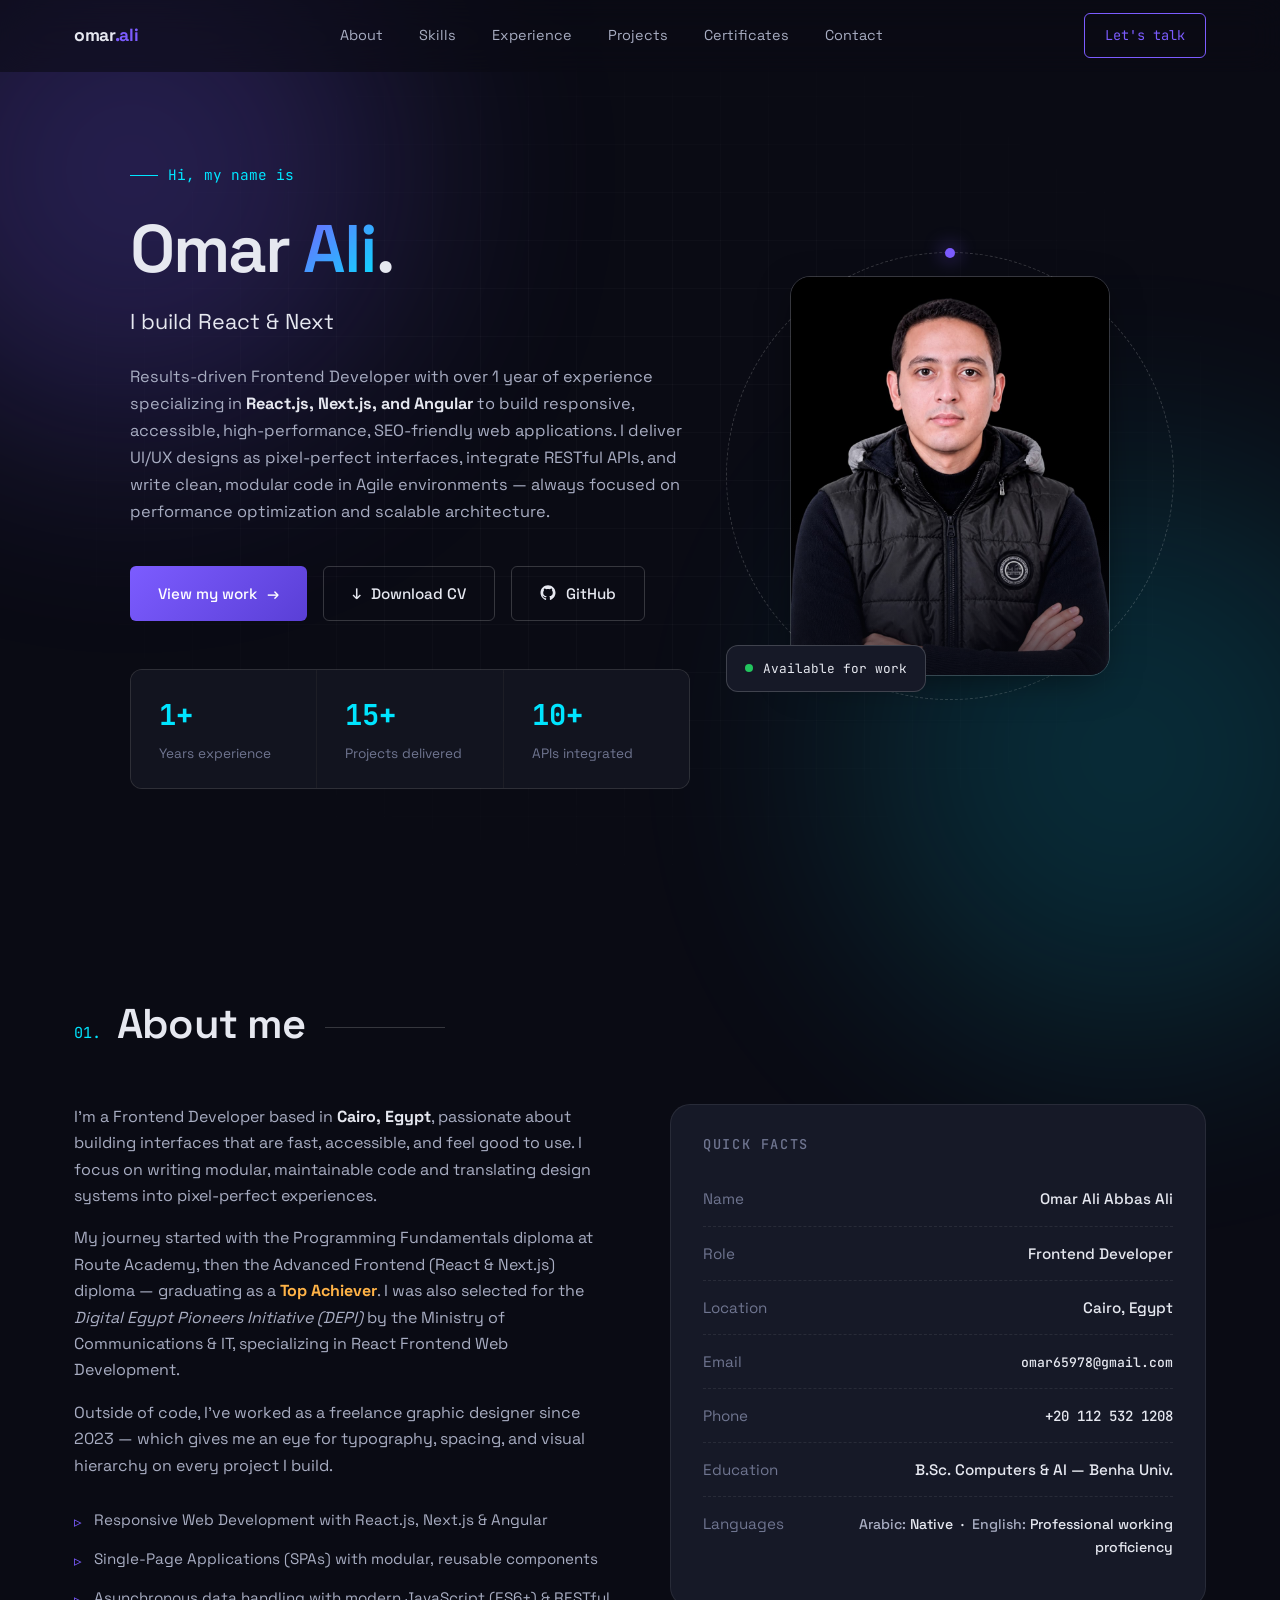
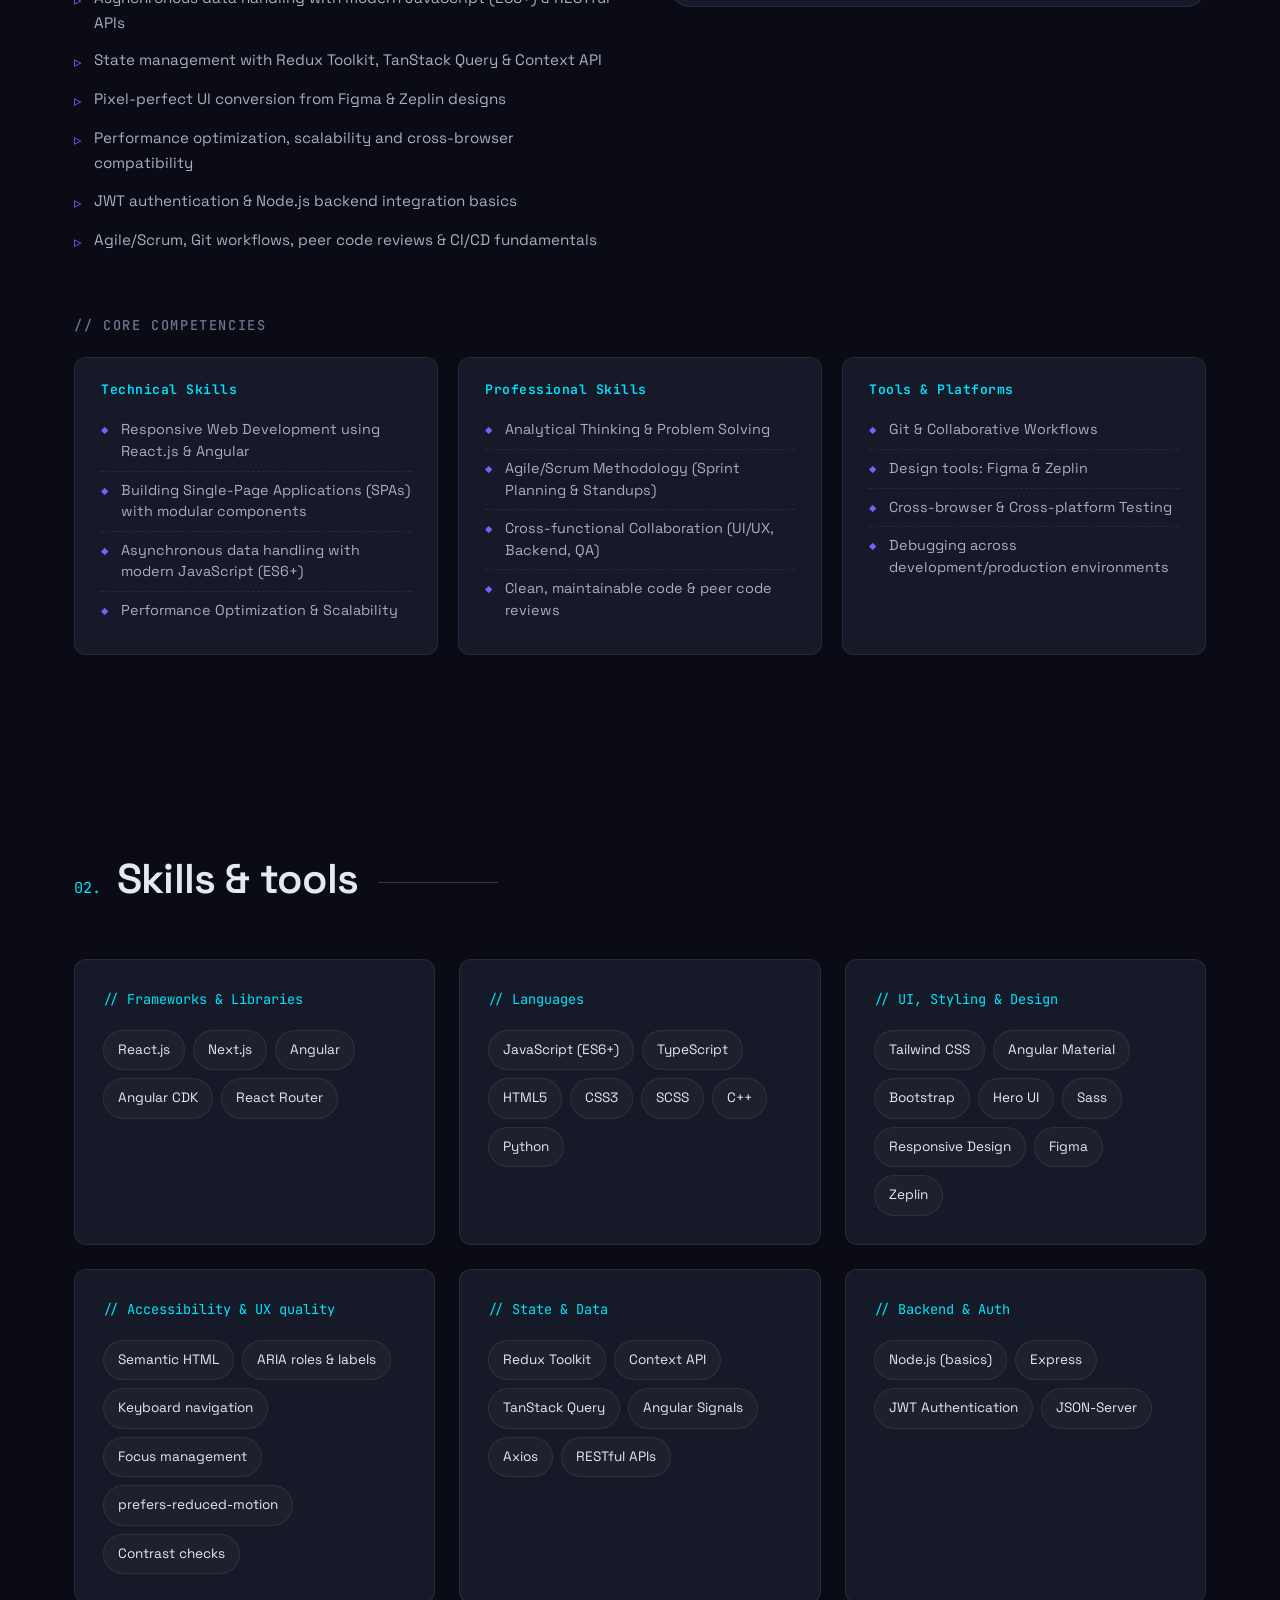
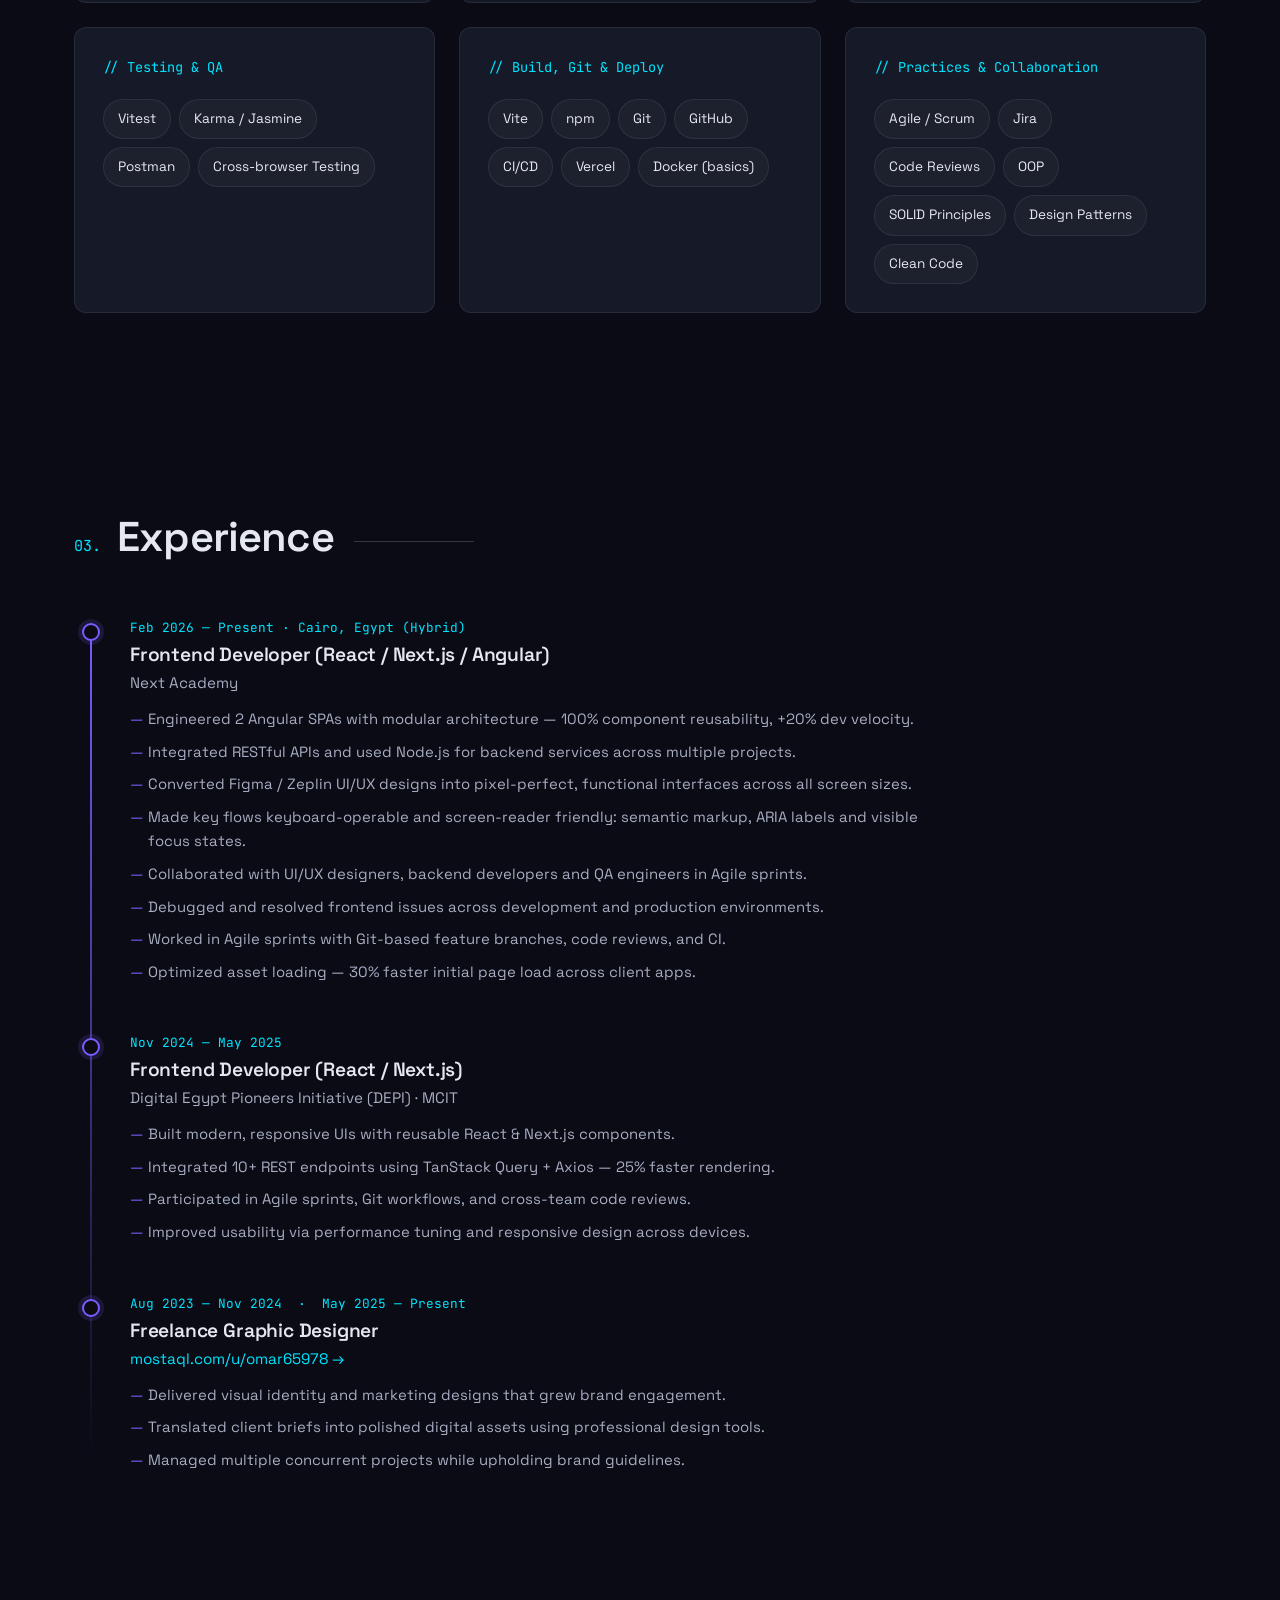
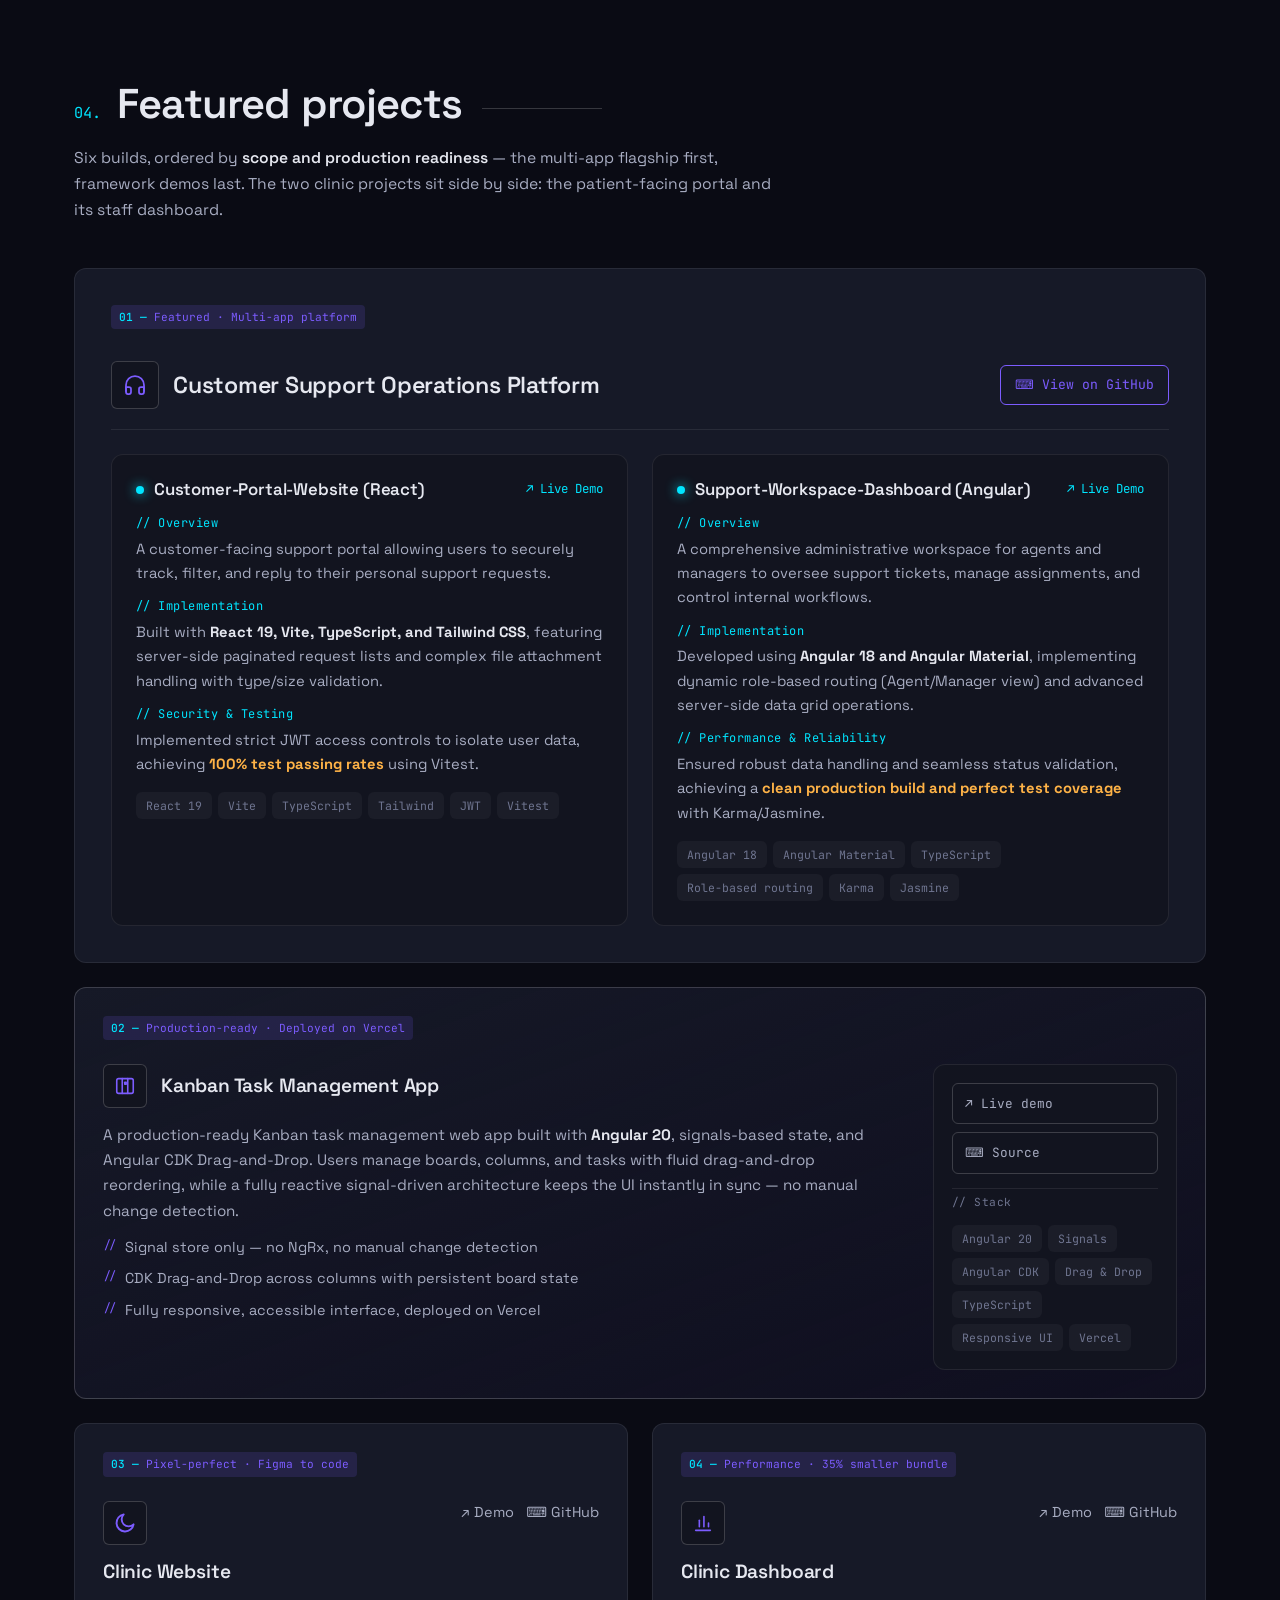
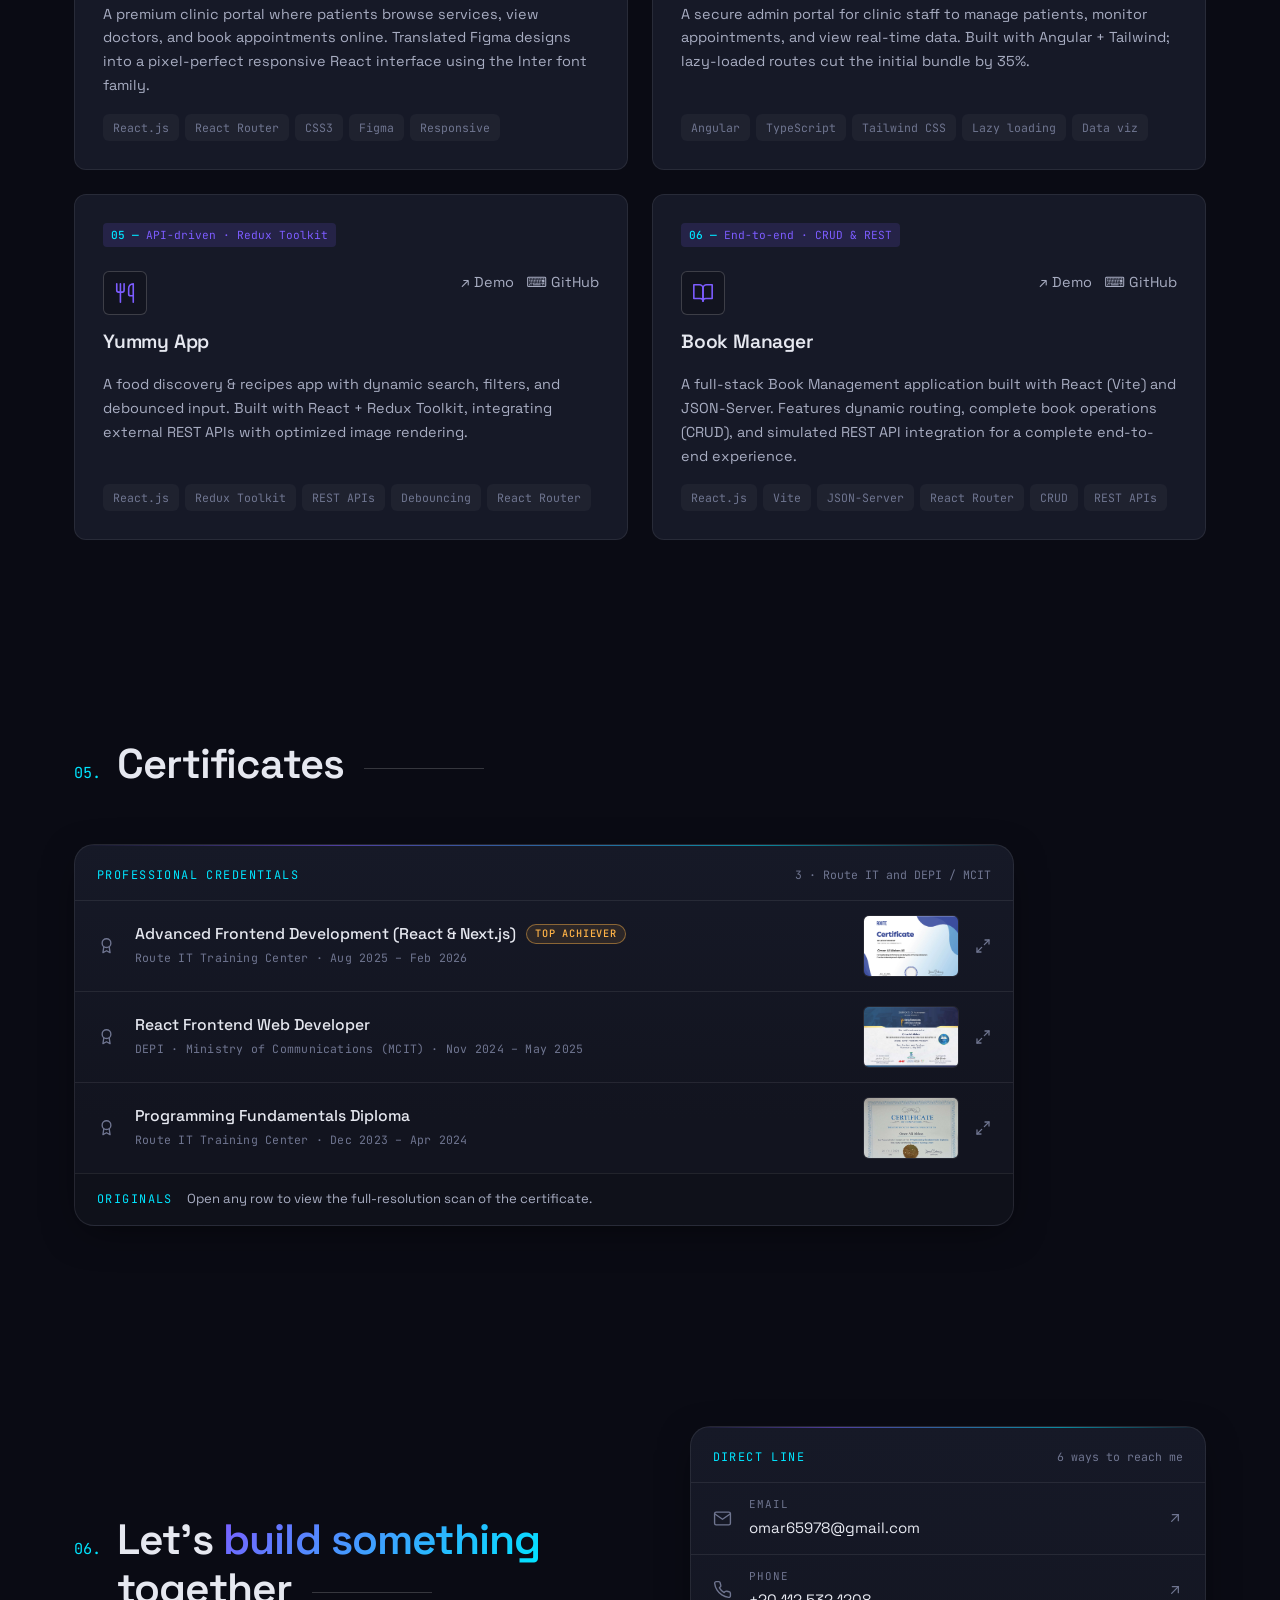
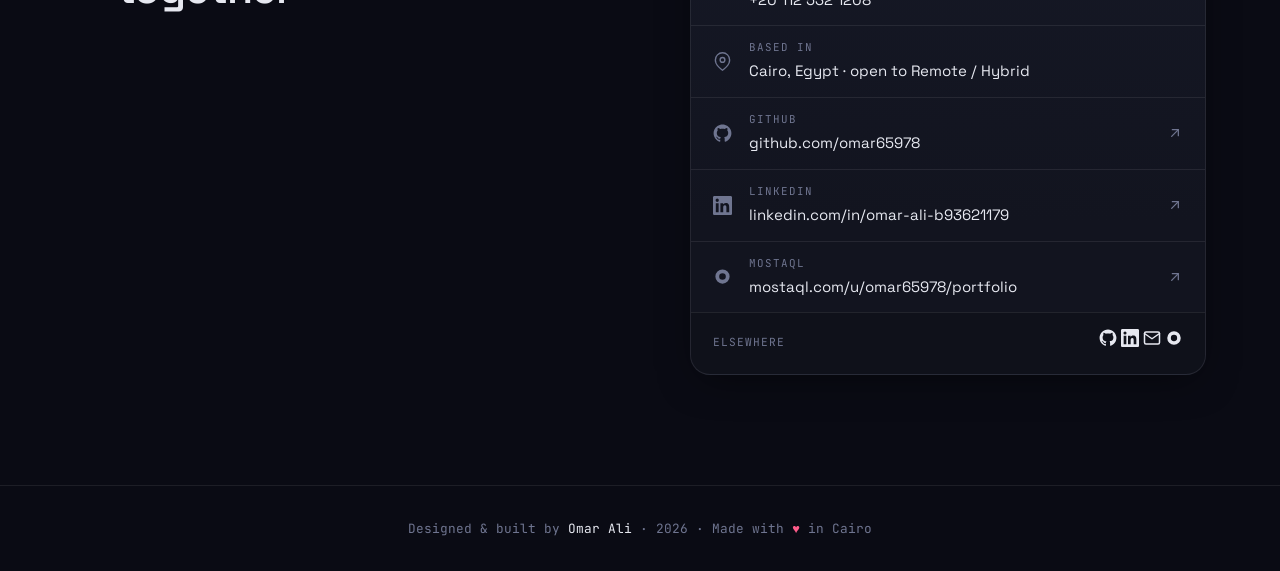
==== index.html @ 308b9f4c "Portfolio: dark animated single-page site" ====
<!DOCTYPE html>
<html lang="en">
<head>
  <meta charset="UTF-8" />
  <meta name="viewport" content="width=device-width, initial-scale=1.0" />
  <meta name="description" content="Omar Ali - Frontend Developer based in Cairo, Egypt. Building responsive, accessible, high-performance web apps with React.js, Next.js and Angular." />
  <meta name="author" content="Omar Ali" />
  <meta name="theme-color" content="#0a0b14" />

  <title>Omar Ali · Frontend Developer</title>

  <!-- Open Graph -->
  <meta property="og:title" content="Omar Ali · Frontend Developer" />
  <meta property="og:description" content="Building responsive, accessible, high-performance web apps with React.js, Next.js & Angular." />
  <meta property="og:image" content="assets/images/profile.jpg" />
  <meta property="og:type" content="website" />

  <!-- Fonts -->
  <link rel="preconnect" href="https://fonts.googleapis.com" />
  <link rel="preconnect" href="https://fonts.gstatic.com" crossorigin />
  <link href="https://fonts.googleapis.com/css2?family=JetBrains+Mono:wght@400;500&family=Space+Grotesk:wght@400;500;600;700&display=swap" rel="stylesheet" />

  <link rel="icon" type="image/svg+xml" href="data:image/svg+xml,%3Csvg xmlns='http://www.w3.org/2000/svg' viewBox='0 0 100 100'%3E%3Crect width='100' height='100' rx='20' fill='%237c5cff'/%3E%3Ctext x='50' y='65' font-family='monospace' font-size='50' font-weight='700' text-anchor='middle' fill='white'%3EO%3C/text%3E%3C/svg%3E" />

  <link rel="stylesheet" href="css/style.css" />
</head>
<body>

  <!-- Ambient glow -->
  <div class="ambient ambient--violet"></div>
  <div class="ambient ambient--cyan"></div>

  <!-- ============== NAV ============== -->
  <nav class="nav" aria-label="Primary navigation">
    <div class="nav-inner">
      <a href="#home" class="logo">omar<span>.ali</span></a>
      <ul class="nav-links">
        <li><a href="#about">About</a></li>
        <li><a href="#skills">Skills</a></li>
        <li><a href="#experience">Experience</a></li>
        <li><a href="#projects">Projects</a></li>
        <li><a href="#certificates">Certificates</a></li>
        <li><a href="#contact">Contact</a></li>
      </ul>
      <a href="#contact" class="nav-cta">Let's talk</a>
      <button class="burger" aria-label="Toggle menu">
        <span></span><span></span><span></span>
      </button>
    </div>
  </nav>

  <main>

    <!-- ============== HERO ============== -->
    <section id="home" class="hero">
      <div class="container">
        <div class="hero-inner">
          <div>
            <p class="hero-eyebrow">Hi, my name is</p>
            <h1>Omar <span class="gradient-text">Ali</span>.</h1>
            <p class="role">I build <span data-role='["responsive UIs.","React & Next.js apps.","pixel-perfect interfaces.","fast web experiences."]'>responsive UIs.</span></p>
            <p class="tagline">
              Results-driven Frontend Developer with over 1 year of experience specializing in <strong style="color:var(--text)">React.js, Next.js, and Angular</strong> to build responsive, accessible, high-performance, SEO-friendly web applications. I deliver UI/UX designs as pixel-perfect interfaces, integrate RESTful APIs, and write clean, modular code in Agile environments — always focused on performance optimization and scalable architecture.
            </p>
            <div class="hero-buttons">
              <a href="#projects" class="btn btn--primary">
                View my work
                <span aria-hidden="true">→</span>
              </a>
              <a href="assets/Omar_Ali_Frontend_Developer_CV.pdf" download class="btn btn--ghost">
                <span aria-hidden="true">↓</span> Download CV
              </a>
              <a href="https://github.com/omar65978" target="_blank" rel="noopener" class="btn btn--ghost">
                <svg width="16" height="16" viewBox="0 0 24 24" fill="currentColor" aria-hidden="true"><path d="M12 .5C5.73.5.75 5.48.75 11.75c0 4.97 3.22 9.19 7.69 10.68.56.1.76-.24.76-.54 0-.27-.01-1.17-.02-2.12-3.13.68-3.79-1.33-3.79-1.33-.51-1.3-1.25-1.64-1.25-1.64-1.02-.7.08-.68.08-.68 1.13.08 1.73 1.17 1.73 1.17 1 1.72 2.64 1.22 3.28.93.1-.73.39-1.22.71-1.5-2.5-.28-5.13-1.25-5.13-5.56 0-1.23.44-2.23 1.16-3.02-.12-.28-.5-1.43.11-2.98 0 0 .95-.3 3.1 1.15.9-.25 1.86-.38 2.82-.38s1.92.13 2.82.38c2.15-1.45 3.1-1.15 3.1-1.15.61 1.55.23 2.7.11 2.98.72.79 1.16 1.79 1.16 3.02 0 4.32-2.63 5.28-5.14 5.56.4.35.76 1.03.76 2.08 0 1.5-.01 2.71-.01 3.08 0 .3.2.65.77.54 4.47-1.49 7.68-5.71 7.68-10.68C23.25 5.48 18.27.5 12 .5z"/></svg>
                GitHub
              </a>
            </div>
            <div class="hero-stats reveal">
              <div class="hero-stat">
                <div class="num">1+</div>
                <div class="label">Years experience</div>
              </div>
              <div class="hero-stat">
                <div class="num">15+</div>
                <div class="label">Projects delivered</div>
              </div>
              <div class="hero-stat">
                <div class="num">10+</div>
                <div class="label">APIs integrated</div>
              </div>
            </div>
          </div>

          <div class="hero-portrait reveal">
            <div class="orbit"><span class="orbit-dot"></span></div>
            <div class="portrait-frame">
              <img src="assets/images/profile.jpg" alt="Portrait of Omar Ali" />
            </div>
            <div class="hero-badge">
              <span class="pulse"></span> Available for work
            </div>
          </div>
        </div>
      </div>
    </section>

    <!-- ============== ABOUT ============== -->
    <section id="about">
      <div class="container">
        <div class="section-heading reveal">
          <span class="num">01.</span>
          <h2>About me</h2>
        </div>

        <div class="about-grid">
          <div class="about-text reveal">
            <p>
              I'm a Frontend Developer based in <strong style="color:var(--text)">Cairo, Egypt</strong>, passionate about building interfaces that are fast, accessible, and feel good to use. I focus on writing modular, maintainable code and translating design systems into pixel-perfect experiences.
            </p>
            <p>
              My journey started with the Programming Fundamentals diploma at Route Academy, then the Advanced Frontend (React &amp; Next.js) diploma — graduating as a <strong style="color:var(--accent-3)">Top Achiever</strong>. I was also selected for the <em>Digital Egypt Pioneers Initiative (DEPI)</em> by the Ministry of Communications &amp; IT, specializing in React Frontend Web Development.
            </p>
            <p>
              Outside of code, I've worked as a freelance graphic designer since 2023 — which gives me an eye for typography, spacing, and visual hierarchy on every project I build.
            </p>
            <ul class="about-highlights">
              <li>Responsive Web Development with React.js, Next.js &amp; Angular</li>
              <li>Single-Page Applications (SPAs) with modular, reusable components</li>
              <li>Asynchronous data handling with modern JavaScript (ES6+) &amp; RESTful APIs</li>
              <li>State management with Redux Toolkit, TanStack Query &amp; Context API</li>
              <li>Pixel-perfect UI conversion from Figma &amp; Zeplin designs</li>
              <li>Performance optimization, scalability and cross-browser compatibility</li>
              <li>JWT authentication &amp; Node.js backend integration basics</li>
              <li>Agile/Scrum, Git workflows, peer code reviews &amp; CI/CD fundamentals</li>
            </ul>
          </div>

          <aside class="about-card reveal">
            <h3>Quick facts</h3>
            <div class="info-row">
              <span class="label">Name</span>
              <span class="value">Omar Ali Abbas Ali</span>
            </div>
            <div class="info-row">
              <span class="label">Role</span>
              <span class="value">Frontend Developer</span>
            </div>
            <div class="info-row">
              <span class="label">Location</span>
              <span class="value">Cairo, Egypt</span>
            </div>
            <div class="info-row">
              <span class="label">Email</span>
              <span class="value" style="font-family:var(--font-mono);font-size:0.82rem;">omar65978@gmail.com</span>
            </div>
            <div class="info-row">
              <span class="label">Phone</span>
              <span class="value" style="font-family:var(--font-mono);font-size:0.88rem;">+20 112 532 1208</span>
            </div>
            <div class="info-row">
              <span class="label">Education</span>
              <span class="value">B.Sc. Computers &amp; AI — Benha Univ.</span>
            </div>
            <div class="info-row">
              <span class="label">Languages</span>
              <span class="value" style="font-size:0.88rem;">
                <span style="color:var(--text-dim)">Arabic:</span> Native &nbsp;·&nbsp;
                <span style="color:var(--text-dim)">English:</span> Professional working proficiency
              </span>
            </div>
          </aside>
        </div>

        <!-- Core Competencies -->
        <div class="competencies reveal" style="margin-top:56px;">
          <h3 style="font-family:var(--font-mono); font-size:0.85rem; color:var(--text-muted); text-transform:uppercase; letter-spacing:.12em; margin-bottom:24px; font-weight:500;">// Core Competencies</h3>
          <div class="competencies-grid">
            <div class="competency-col">
              <h4 class="competency-title">Technical Skills</h4>
              <ul class="competency-list">
                <li>Responsive Web Development using React.js &amp; Angular</li>
                <li>Building Single-Page Applications (SPAs) with modular components</li>
                <li>Asynchronous data handling with modern JavaScript (ES6+)</li>
                <li>Performance Optimization &amp; Scalability</li>
              </ul>
            </div>
            <div class="competency-col">
              <h4 class="competency-title">Professional Skills</h4>
              <ul class="competency-list">
                <li>Analytical Thinking &amp; Problem Solving</li>
                <li>Agile/Scrum Methodology (Sprint Planning &amp; Standups)</li>
                <li>Cross-functional Collaboration (UI/UX, Backend, QA)</li>
                <li>Clean, maintainable code &amp; peer code reviews</li>
              </ul>
            </div>
            <div class="competency-col">
              <h4 class="competency-title">Tools &amp; Platforms</h4>
              <ul class="competency-list">
                <li>Git &amp; Collaborative Workflows</li>
                <li>Design tools: Figma &amp; Zeplin</li>
                <li>Cross-browser &amp; Cross-platform Testing</li>
                <li>Debugging across development/production environments</li>
              </ul>
            </div>
          </div>
        </div>
      </div>
    </section>

    <!-- ============== SKILLS ============== -->
    <section id="skills">
      <div class="container">
        <div class="section-heading reveal">
          <span class="num">02.</span>
          <h2>Skills &amp; tools</h2>
        </div>

        <div class="skills-groups">
          <div class="skill-group reveal">
            <div class="skill-group-title">// Frameworks &amp; Libraries</div>
            <div class="skill-pills">
              <span class="skill-pill">React.js</span>
              <span class="skill-pill">Next.js</span>
              <span class="skill-pill">Angular</span>
              <span class="skill-pill">Angular CDK</span>
              <span class="skill-pill">React Router</span>
            </div>
          </div>

          <div class="skill-group reveal">
            <div class="skill-group-title">// Languages</div>
            <div class="skill-pills">
              <span class="skill-pill">JavaScript (ES6+)</span>
              <span class="skill-pill">TypeScript</span>
              <span class="skill-pill">HTML5</span>
              <span class="skill-pill">CSS3</span>
              <span class="skill-pill">SCSS</span>
              <span class="skill-pill">C++</span>
              <span class="skill-pill">Python</span>
            </div>
          </div>

          <div class="skill-group reveal">
            <div class="skill-group-title">// UI, Styling &amp; Design</div>
            <div class="skill-pills">
              <span class="skill-pill">Tailwind CSS</span>
              <span class="skill-pill">Angular Material</span>
              <span class="skill-pill">Bootstrap</span>
              <span class="skill-pill">Hero UI</span>
              <span class="skill-pill">Sass</span>
              <span class="skill-pill">Responsive Design</span>
              <span class="skill-pill">Figma</span>
              <span class="skill-pill">Zeplin</span>
            </div>
          </div>

          <div class="skill-group reveal">
            <div class="skill-group-title">// Accessibility &amp; UX quality</div>
            <div class="skill-pills">
              <span class="skill-pill">Semantic HTML</span>
              <span class="skill-pill">ARIA roles &amp; labels</span>
              <span class="skill-pill">Keyboard navigation</span>
              <span class="skill-pill">Focus management</span>
              <span class="skill-pill">prefers-reduced-motion</span>
              <span class="skill-pill">Contrast checks</span>
            </div>
          </div>

          <div class="skill-group reveal">
            <div class="skill-group-title">// State &amp; Data</div>
            <div class="skill-pills">
              <span class="skill-pill">Redux Toolkit</span>
              <span class="skill-pill">Context API</span>
              <span class="skill-pill">TanStack Query</span>
              <span class="skill-pill">Angular Signals</span>
              <span class="skill-pill">Axios</span>
              <span class="skill-pill">RESTful APIs</span>
            </div>
          </div>

          <div class="skill-group reveal">
            <div class="skill-group-title">// Backend &amp; Auth</div>
            <div class="skill-pills">
              <span class="skill-pill">Node.js (basics)</span>
              <span class="skill-pill">Express</span>
              <span class="skill-pill">JWT Authentication</span>
              <span class="skill-pill">JSON-Server</span>
            </div>
          </div>

          <div class="skill-group reveal">
            <div class="skill-group-title">// Testing &amp; QA</div>
            <div class="skill-pills">
              <span class="skill-pill">Vitest</span>
              <span class="skill-pill">Karma / Jasmine</span>
              <span class="skill-pill">Postman</span>
              <span class="skill-pill">Cross-browser Testing</span>
            </div>
          </div>

          <div class="skill-group reveal">
            <div class="skill-group-title">// Build, Git &amp; Deploy</div>
            <div class="skill-pills">
              <span class="skill-pill">Vite</span>
              <span class="skill-pill">npm</span>
              <span class="skill-pill">Git</span>
              <span class="skill-pill">GitHub</span>
              <span class="skill-pill">CI/CD</span>
              <span class="skill-pill">Vercel</span>
              <span class="skill-pill">Docker (basics)</span>
            </div>
          </div>

          <div class="skill-group reveal">
            <div class="skill-group-title">// Practices &amp; Collaboration</div>
            <div class="skill-pills">
              <span class="skill-pill">Agile / Scrum</span>
              <span class="skill-pill">Jira</span>
              <span class="skill-pill">Code Reviews</span>
              <span class="skill-pill">OOP</span>
              <span class="skill-pill">SOLID Principles</span>
              <span class="skill-pill">Design Patterns</span>
              <span class="skill-pill">Clean Code</span>
            </div>
          </div>
        </div>
      </div>
    </section>

    <!-- ============== EXPERIENCE ============== -->
    <section id="experience">
      <div class="container">
        <div class="section-heading reveal">
          <span class="num">03.</span>
          <h2>Experience</h2>
        </div>

        <div class="timeline">
          <div class="timeline-item reveal">
            <div class="timeline-dot"></div>
            <div class="timeline-meta">Feb 2026 — Present · Cairo, Egypt (Hybrid)</div>
            <h3 class="timeline-role">Frontend Developer (React / Next.js / Angular)</h3>
            <div class="timeline-company">Next Academy</div>
            <ul class="timeline-bullets">
              <li>Engineered 2 Angular SPAs with modular architecture — 100% component reusability, +20% dev velocity.</li>
              <li>Integrated RESTful APIs and used Node.js for backend services across multiple projects.</li>
              <li>Converted Figma / Zeplin UI/UX designs into pixel-perfect, functional interfaces across all screen sizes.</li>
              <li>Made key flows keyboard-operable and screen-reader friendly: semantic markup, ARIA labels and visible focus states.</li>
              <li>Collaborated with UI/UX designers, backend developers and QA engineers in Agile sprints.</li>
              <li>Debugged and resolved frontend issues across development and production environments.</li>
              <li>Worked in Agile sprints with Git-based feature branches, code reviews, and CI.</li>
              <li>Optimized asset loading — 30% faster initial page load across client apps.</li>
            </ul>
          </div>

          <div class="timeline-item reveal">
            <div class="timeline-dot"></div>
            <div class="timeline-meta">Nov 2024 — May 2025</div>
            <h3 class="timeline-role">Frontend Developer (React / Next.js)</h3>
            <div class="timeline-company">Digital Egypt Pioneers Initiative (DEPI) · MCIT</div>
            <ul class="timeline-bullets">
              <li>Built modern, responsive UIs with reusable React &amp; Next.js components.</li>
              <li>Integrated 10+ REST endpoints using TanStack Query + Axios — 25% faster rendering.</li>
              <li>Participated in Agile sprints, Git workflows, and cross-team code reviews.</li>
              <li>Improved usability via performance tuning and responsive design across devices.</li>
            </ul>
          </div>

          <div class="timeline-item reveal">
            <div class="timeline-dot"></div>
            <div class="timeline-meta">Aug 2023 — Nov 2024 &nbsp;·&nbsp; May 2025 — Present</div>
            <h3 class="timeline-role">Freelance Graphic Designer</h3>
            <div class="timeline-company">
              <a href="https://mostaql.com/u/omar65978/portfolio" target="_blank" rel="noopener" style="color:var(--accent-2)">
                mostaql.com/u/omar65978 →
              </a>
            </div>
            <ul class="timeline-bullets">
              <li>Delivered visual identity and marketing designs that grew brand engagement.</li>
              <li>Translated client briefs into polished digital assets using professional design tools.</li>
              <li>Managed multiple concurrent projects while upholding brand guidelines.</li>
            </ul>
          </div>
        </div>
      </div>
    </section>

    <!-- ============== PROJECTS ============== -->
    <section id="projects">
      <div class="container">
        <div class="section-heading reveal">
          <span class="num">04.</span>
          <h2>Featured projects</h2>
        </div>

        <p class="projects-lead reveal">
          Six builds, ordered by <strong>scope and production readiness</strong> — the multi-app flagship first, framework demos last. The two clinic projects sit side by side: the patient-facing portal and its staff dashboard.
        </p>

        <div class="projects-grid">

          <article class="project-card project-card--featured reveal">
            <span class="project-badge"><em>01 —</em> Featured · Multi-app platform</span>
            <div class="project-featured-header">
              <span class="project-icon">
              <svg width="22" height="22" viewBox="0 0 24 24" fill="none" stroke="currentColor" stroke-width="1.75" stroke-linecap="round" stroke-linejoin="round" aria-hidden="true"><path d="M3 18v-6a9 9 0 0 1 18 0v6"/><path d="M21 19a2 2 0 0 1-2 2h-1a2 2 0 0 1-2-2v-3a2 2 0 0 1 2-2h3zM3 19a2 2 0 0 0 2 2h1a2 2 0 0 0 2-2v-3a2 2 0 0 0-2-2H3z"/></svg>
            </span>
              <h3>Customer Support Operations Platform</h3>
              <div class="project-links">
                <a href="https://github.com/omar65978/Customer-Support-Operations-Platform" target="_blank" rel="noopener" class="primary-link" aria-label="GitHub repository">⌨ View on GitHub</a>
              </div>
            </div>

            <div class="project-modules">
              <!-- Module 1: Customer Portal -->
              <div class="project-module">
                <div class="project-module-head">
                  <span class="project-module-dot"></span>
                  <h4>Customer-Portal-Website (React)</h4>
                  <a href="https://customer-support-operations-platfor-taupe.vercel.app/" target="_blank" rel="noopener" aria-label="Live demo" style="font-family:var(--font-mono);font-size:.78rem;color:var(--accent-2);">↗ Live Demo</a>
                </div>
                <div class="module-row">
                  <span class="key">// Overview</span>
                  <span class="val">A customer-facing support portal allowing users to securely track, filter, and reply to their personal support requests.</span>
                </div>
                <div class="module-row">
                  <span class="key">// Implementation</span>
                  <span class="val">Built with <strong style="color:var(--text)">React 19, Vite, TypeScript, and Tailwind CSS</strong>, featuring server-side paginated request lists and complex file attachment handling with type/size validation.</span>
                </div>
                <div class="module-row">
                  <span class="key">// Security &amp; Testing</span>
                  <span class="val">Implemented strict JWT access controls to isolate user data, achieving <strong style="color:var(--accent-3)">100% test passing rates</strong> using Vitest.</span>
                </div>
                <div class="project-tags" style="margin-top:16px;">
                  <span class="project-tag">React 19</span>
                  <span class="project-tag">Vite</span>
                  <span class="project-tag">TypeScript</span>
                  <span class="project-tag">Tailwind</span>
                  <span class="project-tag">JWT</span>
                  <span class="project-tag">Vitest</span>
                </div>
              </div>

              <!-- Module 2: Support Workspace Dashboard -->
              <div class="project-module">
                <div class="project-module-head">
                  <span class="project-module-dot"></span>
                  <h4>Support-Workspace-Dashboard (Angular)</h4>
                  <a href="https://customer-support-operations-platfor-murex.vercel.app/" target="_blank" rel="noopener" aria-label="Live demo" style="font-family:var(--font-mono);font-size:.78rem;color:var(--accent-2);">↗ Live Demo</a>
                </div>
                <div class="module-row">
                  <span class="key">// Overview</span>
                  <span class="val">A comprehensive administrative workspace for agents and managers to oversee support tickets, manage assignments, and control internal workflows.</span>
                </div>
                <div class="module-row">
                  <span class="key">// Implementation</span>
                  <span class="val">Developed using <strong style="color:var(--text)">Angular 18 and Angular Material</strong>, implementing dynamic role-based routing (Agent/Manager view) and advanced server-side data grid operations.</span>
                </div>
                <div class="module-row">
                  <span class="key">// Performance &amp; Reliability</span>
                  <span class="val">Ensured robust data handling and seamless status validation, achieving a <strong style="color:var(--accent-3)">clean production build and perfect test coverage</strong> with Karma/Jasmine.</span>
                </div>
                <div class="project-tags" style="margin-top:16px;">
                  <span class="project-tag">Angular 18</span>
                  <span class="project-tag">Angular Material</span>
                  <span class="project-tag">TypeScript</span>
                  <span class="project-tag">Role-based routing</span>
                  <span class="project-tag">Karma</span>
                  <span class="project-tag">Jasmine</span>
                </div>
              </div>
            </div>
          </article>

          <article class="project-card project-card--wide reveal">
            <span class="project-badge"><em>02 —</em> Production-ready · Deployed on Vercel</span>
            <div class="project-wide">
              <div class="project-wide-main">
                <div class="project-head">
                  <span class="project-icon">
              <svg width="22" height="22" viewBox="0 0 24 24" fill="none" stroke="currentColor" stroke-width="1.75" stroke-linecap="round" stroke-linejoin="round" aria-hidden="true"><rect x="3" y="4" width="18" height="16" rx="2"/><path d="M9 4v16M15 4v16"/><rect x="10.9" y="7" width="3.2" height="4" rx=".8" fill="currentColor" stroke="none"/></svg>
            </span>
                  <h3 class="project-title">Kanban Task Management App</h3>
                </div>
                <p class="project-desc">
                  A production-ready Kanban task management web app built with <strong style="color:var(--text)">Angular 20</strong>, signals-based state, and Angular CDK Drag-and-Drop. Users manage boards, columns, and tasks with fluid drag-and-drop reordering, while a fully reactive signal-driven architecture keeps the UI instantly in sync — no manual change detection.
                </p>
                <ul class="project-wide-points">
                  <li>Signal store only — no NgRx, no manual change detection</li>
                  <li>CDK Drag-and-Drop across columns with persistent board state</li>
                  <li>Fully responsive, accessible interface, deployed on Vercel</li>
                </ul>
              </div>

              <aside class="project-wide-rail">
                <div class="project-links">
                  <a href="https://kanban-management-web-app-angular.vercel.app/" target="_blank" rel="noopener" aria-label="Live demo">↗ Live demo</a>
                  <a href="https://github.com/omar65978/Kanban-management-web-app-angular" target="_blank" rel="noopener" aria-label="GitHub">⌨ Source</a>
                </div>
                <span class="rail-label">// Stack</span>
                <div class="project-tags">
                  <span class="project-tag">Angular 20</span>
                  <span class="project-tag">Signals</span>
                  <span class="project-tag">Angular CDK</span>
                  <span class="project-tag">Drag &amp; Drop</span>
                  <span class="project-tag">TypeScript</span>
                  <span class="project-tag">Responsive UI</span>
                  <span class="project-tag">Vercel</span>
                </div>
              </aside>
            </div>
          </article>

          <article class="project-card reveal">
            <span class="project-badge"><em>03 —</em> Pixel-perfect · Figma to code</span>
            <div class="project-head">
              <span class="project-icon"><svg data-fill width="22" height="22" viewBox="0 0 24 24" fill="none" stroke="currentColor" stroke-width="1.9" stroke-linecap="round" stroke-linejoin="round" aria-hidden="true"><path d="M20.6 13.3A8.6 8.6 0 1 1 10.7 3.4a6.7 6.7 0 0 0 9.9 9.9z"/></svg></span>
              <div class="project-links">
                <a href="https://clinic-website-gilt-eight.vercel.app/" target="_blank" rel="noopener" aria-label="Live demo">↗ Demo</a>
                <a href="https://github.com/omar65978/Clinic-Website" target="_blank" rel="noopener" aria-label="GitHub">⌨ GitHub</a>
              </div>
            </div>
            <h3 class="project-title">Clinic Website</h3>
            <p class="project-desc">
              A premium clinic portal where patients browse services, view doctors, and book appointments online. Translated Figma designs into a pixel-perfect responsive React interface using the Inter font family.
            </p>
            <div class="project-tags">
              <span class="project-tag">React.js</span>
              <span class="project-tag">React Router</span>
              <span class="project-tag">CSS3</span>
              <span class="project-tag">Figma</span>
              <span class="project-tag">Responsive</span>
            </div>
          </article>

          <article class="project-card reveal">
            <span class="project-badge"><em>04 —</em> Performance · 35% smaller bundle</span>
            <div class="project-head">
              <span class="project-icon">
              <svg width="22" height="22" viewBox="0 0 24 24" fill="none" stroke="currentColor" stroke-width="1.75" stroke-linecap="round" stroke-linejoin="round" aria-hidden="true"><path d="M4 20h16"/><path d="M8 16V9"/><path d="M13 16V5"/><path d="M18 16v-4"/></svg>
            </span>
              <div class="project-links">
                <a href="https://clinic-dashboard-angular.vercel.app/" target="_blank" rel="noopener" aria-label="Live demo">↗ Demo</a>
                <a href="https://github.com/omar65978/Clinic-Dashboard-Angular-" target="_blank" rel="noopener" aria-label="GitHub">⌨ GitHub</a>
              </div>
            </div>
            <h3 class="project-title">Clinic Dashboard</h3>
            <p class="project-desc">
              A secure admin portal for clinic staff to manage patients, monitor appointments, and view real-time data. Built with Angular + Tailwind; lazy-loaded routes cut the initial bundle by 35%.
            </p>
            <div class="project-tags">
              <span class="project-tag">Angular</span>
              <span class="project-tag">TypeScript</span>
              <span class="project-tag">Tailwind CSS</span>
              <span class="project-tag">Lazy loading</span>
              <span class="project-tag">Data viz</span>
            </div>
          </article>

          <article class="project-card reveal">
            <span class="project-badge"><em>05 —</em> API-driven · Redux Toolkit</span>
            <div class="project-head">
              <span class="project-icon">
              <svg width="22" height="22" viewBox="0 0 24 24" fill="none" stroke="currentColor" stroke-width="1.75" stroke-linecap="round" stroke-linejoin="round" aria-hidden="true"><path d="M3 2v7c0 1.1.9 2 2 2h4a2 2 0 0 0 2-2V2"/><path d="M7 2v20"/><path d="M21 15V2a5 5 0 0 0-5 5v6c0 1.1.9 2 2 2h3Z"/><path d="M21 15v7"/></svg>
            </span>
              <div class="project-links">
                <a href="https://yummy-app-phi.vercel.app/" target="_blank" rel="noopener" aria-label="Live demo">↗ Demo</a>
                <a href="https://github.com/omar65978/Yummy-App" target="_blank" rel="noopener" aria-label="GitHub">⌨ GitHub</a>
              </div>
            </div>
            <h3 class="project-title">Yummy App</h3>
            <p class="project-desc">
              A food discovery &amp; recipes app with dynamic search, filters, and debounced input. Built with React + Redux Toolkit, integrating external REST APIs with optimized image rendering.
            </p>
            <div class="project-tags">
              <span class="project-tag">React.js</span>
              <span class="project-tag">Redux Toolkit</span>
              <span class="project-tag">REST APIs</span>
              <span class="project-tag">Debouncing</span>
              <span class="project-tag">React Router</span>
            </div>
          </article>

          <article class="project-card reveal">
            <span class="project-badge"><em>06 —</em> End-to-end · CRUD & REST</span>
            <div class="project-head">
              <span class="project-icon">
              <svg width="22" height="22" viewBox="0 0 24 24" fill="none" stroke="currentColor" stroke-width="1.75" stroke-linecap="round" stroke-linejoin="round" aria-hidden="true"><path d="M2 3h6a4 4 0 0 1 4 4v14a3 3 0 0 0-3-3H2z"/><path d="M22 3h-6a4 4 0 0 0-4 4v14a3 3 0 0 1 3-3h7z"/></svg>
            </span>
              <div class="project-links">
                <a href="https://react-project-requirements.vercel.app/" target="_blank" rel="noopener" aria-label="Live demo">↗ Demo</a>
                <a href="https://github.com/omar65978/book-manager" target="_blank" rel="noopener" aria-label="GitHub">⌨ GitHub</a>
              </div>
            </div>
            <h3 class="project-title">Book Manager</h3>
            <p class="project-desc">
              A full-stack Book Management application built with React (Vite) and JSON-Server. Features dynamic routing, complete book operations (CRUD), and simulated REST API integration for a complete end-to-end experience.
            </p>
            <div class="project-tags">
              <span class="project-tag">React.js</span>
              <span class="project-tag">Vite</span>
              <span class="project-tag">JSON-Server</span>
              <span class="project-tag">React Router</span>
              <span class="project-tag">CRUD</span>
              <span class="project-tag">REST APIs</span>
            </div>
          </article>

        </div>
      </div>
    </section>

    <!-- ============== CERTIFICATES ============== -->
    <section id="certificates">
      <div class="container">
        <div class="section-heading reveal">
          <span class="num">05.</span>
          <h2>Certificates</h2>
        </div>

        <div class="cred-card reveal">
          <div class="cred-head">
            <span class="k">Professional credentials</span>
            <span class="n">3 &middot; Route IT and DEPI / MCIT</span>
          </div>

          <ul class="cred-list">
              <li>
                <button type="button" class="cred-row" data-cert="assets/images/cert-route-frontend.jpg" data-caption="Advanced Frontend Development (React & Next.js) — Route IT Training Center, Aug 2025 – Feb 2026 — Top Achiever">
                  <span class="cred-ic"><svg width="19" height="19" viewBox="0 0 24 24" fill="none" stroke="currentColor" stroke-width="1.7" stroke-linecap="round" stroke-linejoin="round" aria-hidden="true"><circle cx="12" cy="9" r="5.5"/><path d="M8.6 13.6 7.5 21l4.5-2.4L16.5 21l-1.1-7.4"/></svg></span>
                  <span class="cred-txt">
                    <span class="cred-title">Advanced Frontend Development (React &amp; Next.js) <span class="chip-award">Top Achiever</span></span>
                    <span class="cred-meta">Route IT Training Center &middot; Aug 2025 – Feb 2026</span>
                  </span>
                  <span class="cred-thumb" aria-hidden="true"><img src="assets/images/cert-route-frontend.jpg" alt="" loading="lazy" /></span>
                  <span class="cred-go"><svg width="16" height="16" viewBox="0 0 24 24" fill="none" stroke="currentColor" stroke-width="1.9" stroke-linecap="round" stroke-linejoin="round" aria-hidden="true"><path d="M15 3h6v6"/><path d="M9 21H3v-6"/><path d="M21 3l-7 7"/><path d="M3 21l7-7"/></svg></span>
                </button>
              </li>
              <li>
                <button type="button" class="cred-row" data-cert="assets/images/cert-depi-react.jpg" data-caption="React Frontend Web Developer — DEPI · Ministry of Communications (MCIT), Nov 2024 – May 2025">
                  <span class="cred-ic"><svg width="19" height="19" viewBox="0 0 24 24" fill="none" stroke="currentColor" stroke-width="1.7" stroke-linecap="round" stroke-linejoin="round" aria-hidden="true"><circle cx="12" cy="9" r="5.5"/><path d="M8.6 13.6 7.5 21l4.5-2.4L16.5 21l-1.1-7.4"/></svg></span>
                  <span class="cred-txt">
                    <span class="cred-title">React Frontend Web Developer</span>
                    <span class="cred-meta">DEPI · Ministry of Communications (MCIT) &middot; Nov 2024 – May 2025</span>
                  </span>
                  <span class="cred-thumb" aria-hidden="true"><img src="assets/images/cert-depi-react.jpg" alt="" loading="lazy" /></span>
                  <span class="cred-go"><svg width="16" height="16" viewBox="0 0 24 24" fill="none" stroke="currentColor" stroke-width="1.9" stroke-linecap="round" stroke-linejoin="round" aria-hidden="true"><path d="M15 3h6v6"/><path d="M9 21H3v-6"/><path d="M21 3l-7 7"/><path d="M3 21l7-7"/></svg></span>
                </button>
              </li>
              <li>
                <button type="button" class="cred-row" data-cert="assets/images/cert-route-fundamentals.jpg" data-caption="Programming Fundamentals Diploma — Route IT Training Center, Dec 2023 – Apr 2024">
                  <span class="cred-ic"><svg width="19" height="19" viewBox="0 0 24 24" fill="none" stroke="currentColor" stroke-width="1.7" stroke-linecap="round" stroke-linejoin="round" aria-hidden="true"><circle cx="12" cy="9" r="5.5"/><path d="M8.6 13.6 7.5 21l4.5-2.4L16.5 21l-1.1-7.4"/></svg></span>
                  <span class="cred-txt">
                    <span class="cred-title">Programming Fundamentals Diploma</span>
                    <span class="cred-meta">Route IT Training Center &middot; Dec 2023 – Apr 2024</span>
                  </span>
                  <span class="cred-thumb" aria-hidden="true"><img src="assets/images/cert-route-fundamentals.jpg" alt="" loading="lazy" /></span>
                  <span class="cred-go"><svg width="16" height="16" viewBox="0 0 24 24" fill="none" stroke="currentColor" stroke-width="1.9" stroke-linecap="round" stroke-linejoin="round" aria-hidden="true"><path d="M15 3h6v6"/><path d="M9 21H3v-6"/><path d="M21 3l-7 7"/><path d="M3 21l7-7"/></svg></span>
                </button>
              </li>
          </ul>

          <div class="cred-foot">
            <span class="k">Originals</span>
            <span class="cred-hint">Open any row to view the full-resolution scan of the certificate.</span>
          </div>
        </div>
      </div>
    </section>

    <!-- ============== CONTACT ============== -->
        <section id="contact" class="contact">
      <div class="container">
        <div class="contact-panel">

          <div class="contact-pitch">
            <div class="section-heading reveal">
              <span class="num">06.</span>
              <h2>Let&rsquo;s <span class="gradient-text">build something</span> together</h2>
            </div>
            <p class="contact-intro reveal">
              I&rsquo;m open to Frontend Developer roles (React / Next.js, Angular) and to selected freelance
              work. Send a brief, a job description, or a question about any project above &mdash; you&rsquo;ll
              get a real reply from me, not an autoresponder.
            </p>
            <p class="contact-availability reveal">
              <span class="pulse" aria-hidden="true"></span> Available for work &middot; Cairo, Egypt
            </p>
            <div class="contact-cta reveal">
              <a href="mailto:omar65978@gmail.com?subject=Hello%20Omar" class="btn btn--primary" data-copy="omar65978@gmail.com">
                Say hello <span aria-hidden="true">→</span>
              </a>
              <a href="https://mail.google.com/mail/?view=cm&amp;fs=1&amp;to=omar65978@gmail.com&amp;su=Hello%20Omar" target="_blank" rel="noopener" class="btn btn--ghost">
                <svg width="17" height="17" viewBox="0 0 24 24" fill="none" stroke="currentColor" stroke-width="1.9" stroke-linecap="round" stroke-linejoin="round" aria-hidden="true"><path d="M4 4h16c1.1 0 2 .9 2 2v12c0 1.1-.9 2-2 2H4c-1.1 0-2-.9-2-2V6c0-1.1.9-2 2-2z"/><polyline points="22,6 12,13 2,6"/></svg>
                Open in Gmail
              </a>
            </div>
          </div>

          <div class="contact-card reveal">
            <div class="contact-card-head">
              <span class="k">Direct line</span>
              <span class="n">6 ways to reach me</span>
            </div>
            <div class="contact-list">
              <a class="contact-row" data-copy="omar65978@gmail.com" href="mailto:omar65978@gmail.com?subject=Hello%20Omar">
                <span class="row-ic"><svg width="19" height="19" viewBox="0 0 24 24" fill="none" stroke="currentColor" stroke-width="1.75" stroke-linecap="round" stroke-linejoin="round" aria-hidden="true"><path d="M4 4h16c1.1 0 2 .9 2 2v12c0 1.1-.9 2-2 2H4c-1.1 0-2-.9-2-2V6c0-1.1.9-2 2-2z"/><polyline points="22,6 12,13 2,6"/></svg></span>
                <span class="row-txt"><span class="row-k">Email</span><span class="row-v">omar65978@gmail.com</span></span>
                <span class="row-go" aria-hidden="true"><svg class="ic-copy" width="16" height="16" viewBox="0 0 24 24" fill="none" stroke="currentColor" stroke-width="1.9" stroke-linecap="round" stroke-linejoin="round" aria-hidden="true"><rect x="9" y="9" width="12" height="12" rx="2"/><path d="M5 15H4a2 2 0 0 1-2-2V4a2 2 0 0 1 2-2h9a2 2 0 0 1 2 2v1"/></svg><svg class="ic-go" width="16" height="16" viewBox="0 0 24 24" fill="none" stroke="currentColor" stroke-width="1.9" stroke-linecap="round" stroke-linejoin="round" aria-hidden="true"><path d="M7 17 17 7"/><path d="M8 7h9v9"/></svg></span>
              </a>
<a class="contact-row" data-copy="+20 112 532 1208" href="tel:+201125321208">
                <span class="row-ic"><svg width="19" height="19" viewBox="0 0 24 24" fill="none" stroke="currentColor" stroke-width="1.75" stroke-linecap="round" stroke-linejoin="round" aria-hidden="true"><path d="M22 16.92v3a2 2 0 0 1-2.18 2 19.79 19.79 0 0 1-8.63-3.07 19.5 19.5 0 0 1-6-6 19.79 19.79 0 0 1-3.07-8.67A2 2 0 0 1 4.11 2h3a2 2 0 0 1 2 1.72c.13.96.36 1.9.7 2.81a2 2 0 0 1-.45 2.11L8.09 9.91a16 16 0 0 0 6 6l1.27-1.27a2 2 0 0 1 2.11-.45c.9.34 1.85.57 2.81.7A2 2 0 0 1 22 16.92z"/></svg></span>
                <span class="row-txt"><span class="row-k">Phone</span><span class="row-v">+20 112 532 1208</span></span>
                <span class="row-go" aria-hidden="true"><svg class="ic-copy" width="16" height="16" viewBox="0 0 24 24" fill="none" stroke="currentColor" stroke-width="1.9" stroke-linecap="round" stroke-linejoin="round" aria-hidden="true"><rect x="9" y="9" width="12" height="12" rx="2"/><path d="M5 15H4a2 2 0 0 1-2-2V4a2 2 0 0 1 2-2h9a2 2 0 0 1 2 2v1"/></svg><svg class="ic-go" width="16" height="16" viewBox="0 0 24 24" fill="none" stroke="currentColor" stroke-width="1.9" stroke-linecap="round" stroke-linejoin="round" aria-hidden="true"><path d="M7 17 17 7"/><path d="M8 7h9v9"/></svg></span>
              </a>
<div class="contact-row contact-row--static">
                <span class="row-ic"><svg width="19" height="19" viewBox="0 0 24 24" fill="none" stroke="currentColor" stroke-width="1.75" stroke-linecap="round" stroke-linejoin="round" aria-hidden="true"><path d="M21 10c0 7-9 13-9 13s-9-6-9-13a9 9 0 0 1 18 0z"/><circle cx="12" cy="10" r="3"/></svg></span>
                <span class="row-txt"><span class="row-k">Based in</span><span class="row-v">Cairo, Egypt · open to Remote / Hybrid</span></span>
                
              </div>
<a class="contact-row" href="https://github.com/omar65978" target="_blank" rel="noopener">
                <span class="row-ic"><svg width="18" height="18" viewBox="0 0 24 24" fill="currentColor" aria-hidden="true"><path d="M12 .5C5.73.5.75 5.48.75 11.75c0 4.97 3.22 9.19 7.69 10.68.56.1.76-.24.76-.54 0-.27-.01-1.17-.02-2.12-3.13.68-3.79-1.33-3.79-1.33-.51-1.3-1.25-1.64-1.25-1.64-1.02-.7.08-.68.08-.68 1.13.08 1.73 1.17 1.73 1.17 1 1.72 2.64 1.22 3.28.93.1-.73.39-1.22.71-1.5-2.5-.28-5.13-1.25-5.13-5.56 0-1.23.44-2.23 1.16-3.02-.12-.28-.5-1.43.11-2.98 0 0 .95-.3 3.1 1.15.9-.25 1.86-.38 2.82-.38s1.92.13 2.82.38c2.15-1.45 3.1-1.15 3.1-1.15.61 1.55.23 2.7.11 2.98.72.79 1.16 1.79 1.16 3.02 0 4.32-2.63 5.28-5.14 5.56.4.35.76 1.03.76 2.08 0 1.5-.01 2.71-.01 3.08 0 .3.2.65.77.54 4.47-1.49 7.68-5.71 7.68-10.68C23.25 5.48 18.27.5 12 .5z"/></svg></span>
                <span class="row-txt"><span class="row-k">GitHub</span><span class="row-v">github.com/omar65978</span></span>
                <span class="row-go" aria-hidden="true"><svg class="ic-go" width="16" height="16" viewBox="0 0 24 24" fill="none" stroke="currentColor" stroke-width="1.9" stroke-linecap="round" stroke-linejoin="round" aria-hidden="true"><path d="M7 17 17 7"/><path d="M8 7h9v9"/></svg></span>
              </a>
<a class="contact-row" href="https://www.linkedin.com/in/omar-ali-b93621179" target="_blank" rel="noopener">
                <span class="row-ic"><svg width="18" height="18" viewBox="0 0 24 24" fill="currentColor" aria-hidden="true"><path d="M20.45 20.45h-3.55v-5.57c0-1.33-.02-3.04-1.85-3.04-1.86 0-2.15 1.45-2.15 2.95v5.66H9.35V9h3.41v1.56h.05c.48-.9 1.64-1.85 3.38-1.85 3.61 0 4.28 2.38 4.28 5.47v6.27zM5.34 7.43a2.06 2.06 0 1 1 0-4.13 2.06 2.06 0 0 1 0 4.13zM7.12 20.45H3.56V9h3.56v11.45zM22.22 0H1.77C.79 0 0 .77 0 1.72v20.56C0 23.23.79 24 1.77 24h20.45c.98 0 1.78-.77 1.78-1.72V1.72C24 .77 23.2 0 22.22 0z"/></svg></span>
                <span class="row-txt"><span class="row-k">LinkedIn</span><span class="row-v">linkedin.com/in/omar-ali-b93621179</span></span>
                <span class="row-go" aria-hidden="true"><svg class="ic-go" width="16" height="16" viewBox="0 0 24 24" fill="none" stroke="currentColor" stroke-width="1.9" stroke-linecap="round" stroke-linejoin="round" aria-hidden="true"><path d="M7 17 17 7"/><path d="M8 7h9v9"/></svg></span>
              </a>
<a class="contact-row" href="https://mostaql.com/u/omar65978/portfolio" target="_blank" rel="noopener">
                <span class="row-ic"><svg width="18" height="18" viewBox="0 0 24 24" fill="currentColor" aria-hidden="true"> <path fill-rule="evenodd" d="M12 3a9 9 0 1 0 0 18 9 9 0 0 0 0-18Zm0 4.8a4.2 4.2 0 1 1 0 8.4 4.2 4.2 0 0 1 0-8.4Z"/> </svg></span>
                <span class="row-txt"><span class="row-k">Mostaql</span><span class="row-v">mostaql.com/u/omar65978/portfolio</span></span>
                <span class="row-go" aria-hidden="true"><svg class="ic-go" width="16" height="16" viewBox="0 0 24 24" fill="none" stroke="currentColor" stroke-width="1.9" stroke-linecap="round" stroke-linejoin="round" aria-hidden="true"><path d="M7 17 17 7"/><path d="M8 7h9v9"/></svg></span>
              </a>
            </div>
              <div class="card-foot">
              <span class="k">Elsewhere</span>
              <div class="social-row">
                <a class="social-btn" href="https://github.com/omar65978" target="_blank" rel="noopener" aria-label="GitHub" title="GitHub">
              <!-- GitHub icon -->
              <svg width="20" height="20" viewBox="0 0 24 24" fill="currentColor" aria-hidden="true"><path d="M12 .5C5.73.5.75 5.48.75 11.75c0 4.97 3.22 9.19 7.69 10.68.56.1.76-.24.76-.54 0-.27-.01-1.17-.02-2.12-3.13.68-3.79-1.33-3.79-1.33-.51-1.3-1.25-1.64-1.25-1.64-1.02-.7.08-.68.08-.68 1.13.08 1.73 1.17 1.73 1.17 1 1.72 2.64 1.22 3.28.93.1-.73.39-1.22.71-1.5-2.5-.28-5.13-1.25-5.13-5.56 0-1.23.44-2.23 1.16-3.02-.12-.28-.5-1.43.11-2.98 0 0 .95-.3 3.1 1.15.9-.25 1.86-.38 2.82-.38s1.92.13 2.82.38c2.15-1.45 3.1-1.15 3.1-1.15.61 1.55.23 2.7.11 2.98.72.79 1.16 1.79 1.16 3.02 0 4.32-2.63 5.28-5.14 5.56.4.35.76 1.03.76 2.08 0 1.5-.01 2.71-.01 3.08 0 .3.2.65.77.54 4.47-1.49 7.68-5.71 7.68-10.68C23.25 5.48 18.27.5 12 .5z"/></svg>
            </a>
                <a class="social-btn" href="https://www.linkedin.com/in/omar-ali-b93621179" target="_blank" rel="noopener" aria-label="LinkedIn" title="LinkedIn">
              <svg width="20" height="20" viewBox="0 0 24 24" fill="currentColor" aria-hidden="true"><path d="M20.45 20.45h-3.55v-5.57c0-1.33-.02-3.04-1.85-3.04-1.86 0-2.15 1.45-2.15 2.95v5.66H9.35V9h3.41v1.56h.05c.48-.9 1.64-1.85 3.38-1.85 3.61 0 4.28 2.38 4.28 5.47v6.27zM5.34 7.43a2.06 2.06 0 1 1 0-4.13 2.06 2.06 0 0 1 0 4.13zM7.12 20.45H3.56V9h3.56v11.45zM22.22 0H1.77C.79 0 0 .77 0 1.72v20.56C0 23.23.79 24 1.77 24h20.45c.98 0 1.78-.77 1.78-1.72V1.72C24 .77 23.2 0 22.22 0z"/></svg>
            </a>
                <a class="social-btn" href="mailto:omar65978@gmail.com?subject=Hello%20Omar" data-copy="omar65978@gmail.com" aria-label="Email — also copies the address" title="Email (copies the address too)">
              <svg width="20" height="20" viewBox="0 0 24 24" fill="none" stroke="currentColor" stroke-width="2" stroke-linecap="round" stroke-linejoin="round" aria-hidden="true"><path d="M4 4h16c1.1 0 2 .9 2 2v12c0 1.1-.9 2-2 2H4c-1.1 0-2-.9-2-2V6c0-1.1.9-2 2-2z"/><polyline points="22,6 12,13 2,6"/></svg>
            </a>
                <a class="social-btn social-btn--brand" href="https://mostaql.com/u/omar65978/portfolio" target="_blank" rel="noopener" aria-label="Mostaql portfolio" title="Mostaql">
              <!-- Mostaql mark, vectorised from the supplied 225px PNG. Measured geometry:
                   outer ⌀ 117px (52.0% of tile) / inner hole 55px (24.4%) -> ratio 0.47.
                   Redrawn as a filled annulus at 75% of the 24-box so it optically matches
                   the GitHub + LinkedIn glyphs (currentColor, no extra HTTP request). -->
              <svg width="20" height="20" viewBox="0 0 24 24" fill="currentColor" aria-hidden="true">
                <path fill-rule="evenodd" d="M12 3a9 9 0 1 0 0 18 9 9 0 0 0 0-18Zm0 4.8a4.2 4.2 0 1 1 0 8.4 4.2 4.2 0 0 1 0-8.4Z"/>
              </svg>
            </a>
                </div>
            </div>
          </div>

        </div>
      </div>
    </section>

  </main>

  <!-- ============== FOOTER ============== -->
  <footer class="footer">
    <div class="container">
      <p>Designed &amp; built by <span style="color:var(--text)">Omar Ali</span> · <span data-year>2026</span> · Made with <span class="heart">♥</span> in Cairo</p>
    </div>
  </footer>

  <div class="toast" role="status" aria-live="polite" data-toast></div>

  <script src="js/main.js"></script>
</body>
</html>
---- css/style.css ----
/* ==========================================================================
   Omar Ali — Frontend Developer Portfolio
   Dark-mode, custom designed — follows a distinctive "cyber editorial" voice
   ========================================================================== */

/* ---------- Reset & base ---------- */
*, *::before, *::after { box-sizing: border-box; margin: 0; padding: 0; }

:root {
  --bg:            #0a0b14;
  --bg-elevated:   #12141f;
  --bg-card:       #161927;
  --border:        rgba(255, 255, 255, 0.08);
  --border-strong: rgba(255, 255, 255, 0.18);

  --text:          #e6e8f0;
  --text-dim:      #a8adc2;
  --text-muted:    #6f7590;

  --accent:        #7c5cff;       /* electric violet */
  --accent-2:      #00e5ff;       /* cyan highlight */
  --accent-3:      #ffb347;       /* warm amber — used sparingly */
  --brand-mostaql: #2b88c5; /* sampled from the supplied mark */
  --accent-soft:   rgba(124, 92, 255, 0.15);

  --radius-sm: 6px;
  --radius-md: 12px;
  --radius-lg: 20px;

  --shadow-card: 0 10px 40px -12px rgba(0, 0, 0, 0.6);

  --font-sans: 'Space Grotesk', system-ui, -apple-system, Segoe UI, Roboto, sans-serif;
  --font-mono: 'JetBrains Mono', ui-monospace, Menlo, Consolas, monospace;

  --container: 1180px;
  --nav-h: 72px;

  --ease-out: cubic-bezier(.22, 1, .36, 1);
}

html { scroll-behavior: smooth; }

body {
  font-family: var(--font-sans);
  background: var(--bg);
  color: var(--text);
  font-size: 16px;
  line-height: 1.65;
  overflow-x: hidden;
  -webkit-font-smoothing: antialiased;
  -moz-osx-font-smoothing: grayscale;
}

/* Subtle grid background across the whole page */
body::before {
  content: '';
  position: fixed;
  inset: 0;
  background-image:
    linear-gradient(rgba(255,255,255,0.025) 1px, transparent 1px),
    linear-gradient(90deg, rgba(255,255,255,0.025) 1px, transparent 1px);
  background-size: 48px 48px;
  pointer-events: none;
  z-index: 0;
  mask-image: radial-gradient(ellipse at center, black 30%, transparent 75%);
}

/* Glowing radial blobs for ambient light */
.ambient {
  position: fixed;
  border-radius: 50%;
  filter: blur(120px);
  pointer-events: none;
  z-index: 0;
  opacity: 0.5;
}
.ambient--violet { top: -10%; left: -10%; width: 520px; height: 520px; background: var(--accent); opacity: 0.25; }
.ambient--cyan   { bottom: -15%; right: -10%; width: 560px; height: 560px; background: var(--accent-2); opacity: 0.15; }

img { max-width: 100%; display: block; }
a { color: inherit; text-decoration: none; }
button { font-family: inherit; line-height: inherit; cursor: pointer; border: none; background: none; color: inherit; }
/* buttons and <a class="btn"> must share one line box, or a row that mixes
   them renders two different heights */

/* ---------- Typography ---------- */
h1, h2, h3, h4 { font-weight: 600; line-height: 1.15; letter-spacing: -0.01em; }
h1 { font-size: clamp(2.4rem, 6vw, 4.2rem); letter-spacing: -0.03em; }
h2 { font-size: clamp(1.8rem, 4vw, 2.6rem); letter-spacing: -0.02em; }
h3 { font-size: 1.25rem; }

p { color: var(--text-dim); }

.mono { font-family: var(--font-mono); font-size: 0.85rem; letter-spacing: 0.02em; }

::selection { background: var(--accent); color: #fff; }

/* ---------- Layout ---------- */
.container {
  max-width: var(--container);
  margin: 0 auto;
  padding: 0 24px;
  position: relative;
  z-index: 1;
}

section {
  padding: 100px 0;
  position: relative;
}

.section-heading {
  display: flex;
  align-items: baseline;
  gap: 16px;
  margin-bottom: 56px;
}
.section-heading .num {
  font-family: var(--font-mono);
  color: var(--accent-2);
  font-size: 0.95rem;
}
.section-heading h2::after {
  content: '';
  display: inline-block;
  width: 120px;
  height: 1px;
  background: var(--border-strong);
  margin-left: 20px;
  vertical-align: middle;
}

/* ---------- Navigation ---------- */
.nav {
  position: fixed;
  top: 0; left: 0; right: 0;
  height: var(--nav-h);
  z-index: 100;
  backdrop-filter: blur(16px);
  -webkit-backdrop-filter: blur(16px);
  background: rgba(10, 11, 20, 0.6);
  border-bottom: 1px solid transparent;
  transition: border-color .3s var(--ease-out), background .3s var(--ease-out);
}
.nav.scrolled {
  border-bottom-color: var(--border);
  background: rgba(10, 11, 20, 0.85);
}
.nav-inner {
  max-width: var(--container);
  margin: 0 auto;
  height: 100%;
  padding: 0 24px;
  display: flex;
  align-items: center;
  justify-content: space-between;
}
.logo {
  font-weight: 700;
  font-size: 1.1rem;
  letter-spacing: -0.02em;
}
.logo span { color: var(--accent); }

.nav-links {
  display: flex;
  gap: 36px;
  list-style: none;
}
.nav-links a {
  font-size: 0.9rem;
  color: var(--text-dim);
  position: relative;
  padding: 6px 0;
  transition: color .25s var(--ease-out);
}
.nav-links a::before {
  content: '';
  position: absolute;
  left: 0; bottom: 0;
  width: 0; height: 2px;
  background: var(--accent);
  transition: width .3s var(--ease-out);
}
.nav-links a:hover { color: var(--text); }
.nav-links a:hover::before { width: 100%; }

.nav-cta {
  font-family: var(--font-mono);
  font-size: 0.85rem;
  padding: 10px 20px;
  border: 1px solid var(--accent);
  border-radius: var(--radius-sm);
  color: var(--accent);
  transition: all .25s var(--ease-out);
}
.nav-cta:hover {
  background: var(--accent);
  color: #fff;
  box-shadow: 0 0 24px var(--accent-soft);
}

.burger {
  display: none;
  flex-direction: column;
  gap: 5px;
  padding: 8px;
}
.burger span {
  width: 24px; height: 2px;
  background: var(--text);
  border-radius: 2px;
  transition: all .3s var(--ease-out);
}

/* ---------- Hero ---------- */
.hero {
  min-height: 100vh;
  padding-top: calc(var(--nav-h) + 60px);
  padding-bottom: 80px;
  display: flex;
  align-items: center;
  position: relative;
  /* the decorative .orbit ring is wider than a phone screen; clip it here
     instead of hiding overflow on <body> so sticky nav keeps working */
  overflow-x: clip;
}
.hero-inner {
  display: grid;
  grid-template-columns: 1.4fr 1fr;
  gap: 60px;
  align-items: center;
}
.hero-eyebrow {
  font-family: var(--font-mono);
  font-size: 0.9rem;
  color: var(--accent-2);
  margin-bottom: 24px;
  display: flex;
  align-items: center;
  gap: 10px;
}
.hero-eyebrow::before {
  content: '';
  width: 28px; height: 1px;
  background: var(--accent-2);
}
.hero h1 {
  margin-bottom: 16px;
}
.hero h1 .gradient-text {
  background: linear-gradient(135deg, var(--accent), var(--accent-2));
  -webkit-background-clip: text;
  background-clip: text;
  -webkit-text-fill-color: transparent;
}
.hero .role {
  font-size: clamp(1.1rem, 2vw, 1.35rem);
  color: var(--text);
  margin-bottom: 24px;
}
.hero .tagline {
  font-size: 1.02rem;
  max-width: 560px;
  margin-bottom: 40px;
}
.hero-buttons {
  display: flex;
  gap: 16px;
  flex-wrap: wrap;
  margin-bottom: 48px;
}
.btn {
  padding: 14px 28px;
  border-radius: var(--radius-sm);
  font-weight: 500;
  font-size: 0.95rem;
  transition: all .3s var(--ease-out);
  display: inline-flex;
  align-items: center;
  gap: 10px;
  position: relative;
  overflow: hidden;
}
.btn--primary {
  background: linear-gradient(135deg, var(--accent), #5a3fd6);
  color: #fff;
}
.btn--primary:hover {
  transform: translateY(-2px);
  box-shadow: 0 10px 30px -8px var(--accent);
}
.btn--ghost {
  border: 1px solid var(--border-strong);
  color: var(--text);
}
.btn--ghost:hover {
  border-color: var(--accent-2);
  color: var(--accent-2);
}

/* Hero portrait card */
.hero-portrait {
  position: relative;
  display: flex;
  justify-content: center;
}
.portrait-frame {
  position: relative;
  width: 320px;
  height: 400px;
  border-radius: var(--radius-lg);
  overflow: hidden;
  border: 1px solid var(--border-strong);
  box-shadow: var(--shadow-card);
  animation: float 6s ease-in-out infinite;
}
.portrait-frame img {
  width: 100%;
  height: 100%;
  object-fit: cover;
  object-position: top center;
}
.portrait-frame::after {
  content: '';
  position: absolute;
  inset: 0;
  background: linear-gradient(180deg, transparent 60%, rgba(10,11,20,0.7));
}
.orbit {
  position: absolute;
  inset: -24px;
  border: 1px dashed var(--border-strong);
  border-radius: 50%;
  animation: spin 30s linear infinite;
}
.orbit-dot {
  position: absolute;
  top: -5px; left: 50%;
  width: 10px; height: 10px;
  border-radius: 50%;
  background: var(--accent);
  box-shadow: 0 0 20px var(--accent);
  transform: translateX(-50%);
}
.hero-badge {
  position: absolute;
  bottom: -16px;
  left: -24px;
  background: var(--bg-card);
  border: 1px solid var(--border-strong);
  padding: 12px 18px;
  border-radius: var(--radius-md);
  font-family: var(--font-mono);
  font-size: 0.8rem;
  display: flex;
  align-items: center;
  gap: 10px;
}
.hero-badge .pulse {
  width: 8px; height: 8px;
  border-radius: 50%;
  background: #22c55e;
  box-shadow: 0 0 0 0 rgba(34,197,94,.7);
  animation: pulse 2s infinite;
}

@keyframes float {
  0%,100% { transform: translateY(0); }
  50%     { transform: translateY(-12px); }
}
@keyframes spin {
  to { transform: rotate(360deg); }
}
@keyframes pulse {
  0%   { box-shadow: 0 0 0 0 rgba(34,197,94,.7); }
  70%  { box-shadow: 0 0 0 12px rgba(34,197,94,0); }
  100% { box-shadow: 0 0 0 0 rgba(34,197,94,0); }
}

/* Stats bar under hero */
.hero-stats {
  display: grid;
  grid-template-columns: repeat(3, 1fr);
  gap: 1px;
  background: var(--border);
  border: 1px solid var(--border);
  border-radius: var(--radius-md);
  overflow: hidden;
  margin-top: 40px;
}
.hero-stat {
  background: var(--bg-elevated);
  padding: 22px 28px;
}
.hero-stat .num {
  font-size: 1.8rem;
  font-weight: 700;
  color: var(--accent-2);
  font-family: var(--font-mono);
}
.hero-stat .label {
  font-size: 0.85rem;
  color: var(--text-muted);
  margin-top: 4px;
}

/* ---------- About ---------- */
.about-grid {
  display: grid;
  grid-template-columns: 1fr 1fr;
  gap: 60px;
  align-items: start;
}
.about-text p + p { margin-top: 16px; }
.about-highlights {
  margin-top: 28px;
  list-style: none;
  display: grid;
  gap: 12px;
}
.about-highlights li {
  display: flex;
  align-items: flex-start;
  gap: 12px;
  color: var(--text-dim);
  font-size: 0.95rem;
}
.about-highlights li::before {
  content: '▹';
  color: var(--accent);
  flex-shrink: 0;
  margin-top: 2px;
}
.about-card {
  background: var(--bg-card);
  border: 1px solid var(--border);
  border-radius: var(--radius-lg);
  padding: 32px;
}
.about-card h3 {
  font-family: var(--font-mono);
  font-size: 0.85rem;
  color: var(--text-muted);
  text-transform: uppercase;
  letter-spacing: 0.12em;
  margin-bottom: 20px;
  font-weight: 500;
}
.info-row {
  display: flex;
  justify-content: space-between;
  align-items: baseline;
  gap: 18px;
  padding: 14px 0;
  border-bottom: 1px dashed var(--border);
  font-size: 0.95rem;
}
.info-row .label { flex: 0 0 auto; }
.info-row .value { flex: 1 1 auto; text-align: right; }
/* narrow cards cannot fit a label column next to a wrapped sentence -- stack the
   pair so the value owns the full width (the long "Professional working
   proficiency" was breaking into four 125px lines at 320) */
@media (max-width: 560px) {
  .info-row { flex-direction: column; align-items: flex-start; gap: 3px; }
  .info-row .value { text-align: left; }
}
.info-row:last-child { border-bottom: none; }
.info-row .label { color: var(--text-muted); }
.info-row .value { color: var(--text); font-weight: 500; }

/* ---------- Core Competencies ---------- */
.competencies {
  padding-top: 8px;
}
.competencies-grid {
  display: grid;
  grid-template-columns: repeat(auto-fit, minmax(min(260px, 100%), 1fr));
  gap: 20px;
}
.competency-col {
  background: var(--bg-card);
  border: 1px solid var(--border);
  border-radius: var(--radius-md);
  padding: 24px 26px;
  transition: all .3s var(--ease-out);
}
.competency-col:hover {
  border-color: var(--accent);
  transform: translateY(-3px);
}
.competency-title {
  font-size: 0.95rem;
  color: var(--accent-2);
  margin-bottom: 14px;
  font-family: var(--font-mono);
  font-size: 0.82rem;
  letter-spacing: 0.04em;
}
.competency-list {
  list-style: none;
}
.competency-list li {
  color: var(--text-dim);
  font-size: 0.9rem;
  padding: 8px 0 8px 20px;
  position: relative;
  border-bottom: 1px dashed var(--border);
  line-height: 1.5;
}
.competency-list li:last-child { border-bottom: none; }
.competency-list li::before {
  content: '◆';
  position: absolute;
  left: 0;
  color: var(--accent);
  font-size: 0.6rem;
  top: 12px;
}

/* ---------- Skills ---------- */
.skills-groups {
  display: grid;
  grid-template-columns: repeat(auto-fit, minmax(min(280px, 100%), 1fr));
  gap: 24px;
}
.skill-group {
  background: var(--bg-card);
  border: 1px solid var(--border);
  border-radius: var(--radius-md);
  padding: 28px;
  transition: all .3s var(--ease-out);
  position: relative;
  overflow: hidden;
}
.skill-group::before {
  content: '';
  position: absolute;
  top: 0; left: 0;
  width: 100%; height: 2px;
  background: linear-gradient(90deg, var(--accent), var(--accent-2));
  transform: scaleX(0);
  transform-origin: left;
  transition: transform .4s var(--ease-out);
}
.skill-group:hover {
  transform: translateY(-4px);
  border-color: var(--border-strong);
}
.skill-group:hover::before { transform: scaleX(1); }

.skill-group-title {
  font-size: 1rem;
  margin-bottom: 20px;
  color: var(--accent-2);
  font-family: var(--font-mono);
  font-size: 0.85rem;
}
.skill-pills {
  display: flex;
  flex-wrap: wrap;
  gap: 8px;
}
.skill-pill {
  padding: 8px 14px;
  font-size: 0.85rem;
  background: rgba(255,255,255,0.03);
  border: 1px solid var(--border);
  border-radius: 100px;
  color: var(--text);
  transition: all .25s var(--ease-out);
}
.skill-pill:hover {
  border-color: var(--accent);
  color: var(--accent);
  background: var(--accent-soft);
  transform: translateY(-2px);
}

/* ---------- Experience (Timeline) ---------- */
.timeline {
  position: relative;
  max-width: 860px;
}
.timeline::before {
  content: '';
  position: absolute;
  left: 16px;
  top: 8px; bottom: 8px;
  width: 2px;
  background: linear-gradient(180deg, var(--accent), transparent);
}
.timeline-item {
  position: relative;
  padding-left: 56px;
  padding-bottom: 40px;
}
.timeline-item:last-child { padding-bottom: 0; }
.timeline-dot {
  position: absolute;
  left: 8px;
  top: 6px;
  width: 18px; height: 18px;
  border-radius: 50%;
  background: var(--bg);
  border: 2px solid var(--accent);
  box-shadow: 0 0 0 4px var(--accent-soft);
}
.timeline-meta {
  font-family: var(--font-mono);
  font-size: 0.8rem;
  color: var(--accent-2);
  margin-bottom: 6px;
}
.timeline-role {
  font-size: 1.2rem;
  font-weight: 600;
  margin-bottom: 4px;
}
.timeline-company {
  color: var(--text-dim);
  font-size: 0.95rem;
  margin-bottom: 12px;
}
.timeline-bullets {
  list-style: none;
}
.timeline-bullets li {
  color: var(--text-dim);
  font-size: 0.93rem;
  padding-left: 18px;
  position: relative;
  margin-bottom: 8px;
}
.timeline-bullets li::before {
  content: '—';
  position: absolute;
  left: 0;
  color: var(--accent);
}

/* ---------- Projects ---------- */
#projects .section-heading { margin-bottom: 18px; }
.projects-lead {
  max-width: 70ch;
  margin: 0 0 44px;
  color: var(--text-dim);
  font-size: 0.98rem;
  line-height: 1.65;
}
.projects-lead strong {
  color: var(--text);
  font-weight: 600;
}
/* Two fixed columns on desktop: 2 full-width showcase cards + a clean 2x2
   grid below them, so the last row can never leave an orphan card. */
.projects-grid {
  display: grid;
  grid-template-columns: 1fr;
  gap: 24px;
}
@media (min-width: 900px) {
  .projects-grid {
    grid-template-columns: repeat(2, minmax(0, 1fr));
  }
}
.project-card {
  background: var(--bg-card);
  border: 1px solid var(--border);
  border-radius: var(--radius-md);
  padding: 28px;
  transition: all .3s var(--ease-out);
  display: flex;
  flex-direction: column;
  gap: 16px;
  position: relative;
}
/* Wide highlight card — spans the full row to keep the grid balanced */
.project-card--wide {
  grid-column: 1 / -1;
  border-color: var(--border-strong);
  background: linear-gradient(160deg, var(--bg-card) 0%, rgba(124, 92, 255, 0.05) 100%);
}
.project-card--wide .project-desc {
  max-width: 78ch;
  font-size: 0.95rem;
}

/* Wide card internals: prose on the left, a meta rail on the right that
   absorbs the dead space a full-width card would otherwise leave. */
.project-wide {
  display: grid;
  grid-template-columns: minmax(0, 1fr) 244px;
  gap: 36px;
  align-items: stretch;
  flex: 1;
}
.project-wide-main {
  display: flex;
  flex-direction: column;
  gap: 14px;
}
.project-wide-main .project-desc { flex-grow: 0; }
.project-wide-points {
  list-style: none;
  margin: 0;
  padding: 0;
  display: flex;
  flex-direction: column;
  gap: 10px;
}
.project-wide-points li {
  position: relative;
  padding-left: 22px;
  font-size: 0.9rem;
  line-height: 1.5;
  color: var(--text-dim);
}
.project-wide-points li::before {
  content: '//';
  position: absolute;
  left: 0;
  font-family: var(--font-mono);
  font-size: 0.74rem;
  color: var(--accent);
}
.project-card--wide .project-head {
  justify-content: flex-start;
  align-items: center;
  gap: 14px;
}
.project-card--wide .project-title { margin-bottom: 0; }
.project-wide-rail {
  display: flex;
  flex-direction: column;
  gap: 14px;
  padding: 18px;
  background: var(--bg-elevated);
  border: 1px solid var(--border);
  border-radius: var(--radius-md);
}
.project-wide-rail .project-links {
  flex-direction: column;
  align-items: stretch;
  gap: 8px;
}
.project-wide-rail .project-links a {
  justify-content: space-between;
  padding: 9px 12px;
  border: 1px solid var(--border-strong);
  border-radius: var(--radius-sm);
  font-family: var(--font-mono);
  font-size: 0.8rem;
  color: var(--text-dim);
  transition: all .25s var(--ease-out);
}
.project-wide-rail .project-links a:hover {
  border-color: var(--accent);
  background: var(--accent-soft);
  color: var(--accent);
}
.rail-label {
  font-family: var(--font-mono);
  font-size: 0.7rem;
  letter-spacing: 0.04em;
  color: var(--text-muted);
  padding-top: 4px;
  border-top: 1px solid var(--border);
}
.project-wide-rail .project-tags {
  flex-wrap: wrap;
  gap: 6px;
  margin-top: auto;
}
@media (max-width: 899px) {
  .project-wide { grid-template-columns: 1fr; gap: 22px; align-items: start; }
  .project-wide-rail .project-links { flex-direction: row; flex-wrap: wrap; }
  .project-wide-rail .project-links a { justify-content: flex-start; }
  .project-wide-rail .project-tags { margin-top: 0; }
}

.project-card:hover {
  border-color: var(--accent);
  transform: translateY(-6px);
  box-shadow: var(--shadow-card), 0 0 0 1px var(--accent);
}

/* Featured project — spans full width, structured like a CV entry */
.project-card--featured {
  grid-column: 1 / -1;
  padding: 36px;
  gap: 24px;
}
.project-featured-header {
  display: flex;
  flex-wrap: wrap;
  align-items: center;
  gap: 14px;
  padding-bottom: 20px;
  border-bottom: 1px solid var(--border);
}
.project-featured-header .project-icon { width: 48px; height: 48px; }
.project-featured-header .project-icon svg { width: 24px; height: 24px; }
.project-featured-header h3 {
  font-size: 1.45rem;
  flex: 1;
  min-width: 240px;
}
.project-featured-header .project-links {
  display: flex;
  gap: 14px;
  flex-wrap: wrap;
}
.project-featured-header .project-links a {
  font-family: var(--font-mono);
  font-size: 0.82rem;
  padding: 8px 14px;
  border: 1px solid var(--border-strong);
  border-radius: var(--radius-sm);
  color: var(--text-dim);
  transition: all .25s var(--ease-out);
  display: inline-flex;
  align-items: center;
  gap: 6px;
}
.project-featured-header .project-links a:hover {
  border-color: var(--accent);
  color: var(--accent);
  background: var(--accent-soft);
}
.project-featured-header .project-links a.primary-link {
  border-color: var(--accent);
  color: var(--accent);
}
.project-featured-header .project-links a.primary-link:hover {
  background: var(--accent);
  color: #fff;
}

.project-modules {
  display: grid;
  grid-template-columns: 1fr 1fr;
  gap: 24px;
}
.project-module {
  background: var(--bg-elevated);
  border: 1px solid var(--border);
  border-radius: var(--radius-md);
  padding: 24px;
  position: relative;
  transition: all .3s var(--ease-out);
}
.project-module::before {
  content: '';
  position: absolute;
  top: 0; left: 24px; right: 24px;
  height: 2px;
  background: linear-gradient(90deg, var(--accent), var(--accent-2));
  border-radius: 2px;
  opacity: 0;
  transition: opacity .3s var(--ease-out);
}
.project-module:hover::before { opacity: 1; }
.project-module:hover {
  border-color: var(--border-strong);
  transform: translateY(-2px);
}
.project-module-head {
  display: flex;
  align-items: center;
  gap: 10px;
  margin-bottom: 14px;
}
.project-module-dot {
  width: 8px; height: 8px;
  border-radius: 50%;
  background: var(--accent-2);
  box-shadow: 0 0 12px var(--accent-2);
  flex-shrink: 0;
}
.project-module-head h4 {
  font-size: 1.05rem;
  color: var(--text);
  flex: 1;
}
.module-row {
  margin-bottom: 12px;
  font-size: 0.92rem;
}
.module-row:last-child { margin-bottom: 0; }
.module-row .key {
  font-family: var(--font-mono);
  font-size: 0.75rem;
  color: var(--accent-2);
  display: block;
  margin-bottom: 3px;
  letter-spacing: 0.04em;
}
.module-row .val {
  color: var(--text-dim);
  line-height: 1.55;
}

@media (max-width: 760px) {
  .project-modules { grid-template-columns: 1fr; }
  .project-card--featured { padding: 24px; }
  .project-featured-header { flex-direction: column; align-items: flex-start; }
}
.project-head {
  display: flex;
  justify-content: space-between;
  align-items: flex-start;
}
/* Icons are inline SVG line marks inside a chip so every project card carries
   the same optical weight (emoji rendered at different sizes per platform). */
.project-icon {
  display: inline-flex;
  align-items: center;
  justify-content: center;
  flex: 0 0 auto;
  width: 44px;
  height: 44px;
  color: var(--accent);
  background: var(--bg-elevated);
  border: 1px solid var(--border-strong);
  border-radius: var(--radius-sm);
  transition: all .3s var(--ease-out);
}
.project-icon svg { width: 22px; height: 22px; }
/* thin/open shapes (the crescent) read lighter than closed ones, so they get
   +2px of box to keep every chip optically the same weight */
.project-icon svg[data-fill] { width: 24px; height: 24px; }
.project-card:hover .project-icon {
  color: var(--accent-2);
  border-color: var(--accent);
  background: var(--accent-soft);
}
.project-links {
  display: flex;
  gap: 12px;
}
.project-links a {
  color: var(--text-dim);
  transition: color .2s;
  font-size: 0.9rem;
  display: flex;
  align-items: center;
  gap: 6px;
}
.project-links a:hover { color: var(--accent-2); }
.project-title { font-size: 1.2rem; margin-bottom: 4px; }
.project-desc {
  font-size: 0.9rem;
  color: var(--text-dim);
  flex-grow: 1;
}
.project-tags {
  display: flex;
  flex-wrap: wrap;
  gap: 6px;
  margin-top: auto;
}
.project-tag {
  font-family: var(--font-mono);
  font-size: 0.72rem;
  color: var(--text-muted);
  padding: 4px 10px;
  background: rgba(255,255,255,0.04);
  border-radius: var(--radius-sm);
}
.project-badge {
  display: inline-block;
  font-family: var(--font-mono);
  font-size: 0.7rem;
  padding: 3px 8px;
  border-radius: 4px;
  background: var(--accent-soft);
  color: var(--accent);
  margin-bottom: 8px;
  align-self: flex-start;
}
.project-badge em {
  font-style: normal;
  color: var(--accent-2);
  font-weight: 500;
}

/* ---------- Certificates ---------- */
/* ---------- Certificates ---------- */
/* Same system as the contact panel: one card, hairline rows, mono eyebrows. The scans
   are still the point of the section, so each row keeps its own thumbnail and opens a
   real dialog on click (see js/main.js, section 6) instead of a hover-zoom nobody can
   reach from the keyboard. */
.cred-card {
  position: relative;
  overflow: hidden;
  border: 1px solid var(--border);
  border-radius: var(--radius-lg);
  background: linear-gradient(180deg, var(--bg-card), var(--bg-elevated) 72%);
  box-shadow: var(--shadow-card);
  max-width: 940px;
}
.cred-card::before {
  content: '';
  position: absolute;
  inset: 0 0 auto;
  height: 1px;
  background: linear-gradient(90deg, transparent, var(--accent) 28%, var(--accent-2) 72%, transparent);
  opacity: .55;
}
.cred-head,
.cred-row,
.cred-foot {
  padding-left: 22px;
  padding-right: 22px;
}
.cred-head {
  display: flex;
  align-items: baseline;
  justify-content: space-between;
  gap: 12px;
  padding-top: 20px;
  padding-bottom: 14px;
  border-bottom: 1px solid var(--border);
}
.cred-head .k,
.cred-foot .k {
  font-family: var(--font-mono);
  font-size: .74rem;
  letter-spacing: .12em;
  text-transform: uppercase;
  color: var(--accent-2);
}
.cred-head .n {
  font-family: var(--font-mono);
  font-size: .72rem;
  color: var(--text-muted);
}
.cred-list { list-style: none; }
.cred-row {
  display: grid;
  grid-template-columns: 22px minmax(0, 1fr) 96px 16px;
  align-items: center;
  gap: 16px;
  width: 100%;
  padding-top: 14px;
  padding-bottom: 14px;
  text-align: left;
  color: inherit;
  transition: background .25s var(--ease-out);
}
.cred-list li + li .cred-row { border-top: 1px solid var(--border); }
.cred-row .cred-ic {
  display: flex;
  color: var(--text-muted);
  transition: color .25s var(--ease-out);
}
.cred-row .cred-ic svg { width: 19px; height: 19px; }
.cred-title {
  display: block;
  font-size: .98rem;
  font-weight: 500;
  line-height: 1.35;
  color: var(--text);
}
.cred-meta {
  display: block;
  margin-top: 3px;
  font-family: var(--font-mono);
  font-size: .72rem;
  letter-spacing: .02em;
  color: var(--text-muted);
}
.chip-award {
  display: inline-block;
  margin-left: 6px;
  padding: 2px 8px;
  border: 1px solid rgba(255, 179, 71, .45);
  border-radius: 999px;
  background: rgba(255, 179, 71, .1);
  color: var(--accent-3);
  font-family: var(--font-mono);
  font-size: .64rem;
  letter-spacing: .08em;
  text-transform: uppercase;
  vertical-align: 2px;
}
.cred-thumb {
  display: block;
  width: 96px;
  height: 62px;
  overflow: hidden;
  border: 1px solid var(--border);
  border-radius: var(--radius-sm);
  background: var(--bg-elevated);
}
.cred-thumb img {
  width: 100%;
  height: 100%;
  object-fit: cover;
  object-position: top center;
  transition: transform .5s var(--ease-out);
}
.cred-go {
  display: flex;
  justify-content: flex-end;
  color: var(--text-muted);
  transition: transform .25s var(--ease-out), color .25s var(--ease-out);
}
.cred-go svg { width: 16px; height: 16px; }
.cred-row:hover { background: var(--accent-soft); }
.cred-row:hover .cred-ic { color: var(--accent-2); }
.cred-row:hover .cred-thumb { border-color: var(--border-strong); }
.cred-row:hover .cred-thumb img { transform: scale(1.06); }
.cred-row:hover .cred-go { transform: translateX(3px); color: var(--accent); }
.cred-row:focus-visible {
  outline: 2px solid var(--accent-2);
  outline-offset: -2px;
}
.cred-foot {
  display: flex;
  align-items: baseline;
  gap: 14px;
  padding-top: 14px;
  padding-bottom: 16px;
  border-top: 1px solid var(--border);
  background: rgba(0, 0, 0, .16);
}
.cred-hint {
  font-size: .82rem;
  color: var(--text-dim);
}

@media (max-width: 620px) {
  .cred-head,
  .cred-row,
  .cred-foot { padding-left: 16px; padding-right: 16px; }
  .cred-row { grid-template-columns: 20px minmax(0, 1fr) 64px; gap: 12px; }
  .cred-go { display: none; }
  .cred-thumb { width: 64px; height: 42px; }
  /* the award chip on its own line: in a ~180px column it was forcing the title
     onto four ragged lines next to the thumbnail */
  .chip-award { display: block; width: max-content; margin-left: 0; margin-top: 7px; }
  .cred-head .n { display: none; }
  .cred-foot { flex-direction: column; gap: 6px; }
  .chip-award { vertical-align: 0; margin-left: 4px; }
}

/* Certificate dialog (built in JS, styled here) */
.cert-lightbox {
  position: fixed;
  inset: 0;
  z-index: 200;
  display: grid;
  place-items: center;
  gap: 0;
  padding: 24px;
  background: rgba(4, 5, 10, .93);
  animation: lbFade .22s var(--ease-out);
}
.cert-lightbox img {
  max-width: min(92vw, 1100px);
  max-height: 82vh;
  border: 1px solid var(--border-strong);
  border-radius: var(--radius-md);
  box-shadow: 0 30px 80px rgba(0, 0, 0, .8);
  background: var(--bg-elevated);
}
.cert-lightbox .lb-cap {
  position: absolute;
  bottom: 22px;
  left: 50%;
  transform: translateX(-50%);
  max-width: 88vw;
  font-family: var(--font-mono);
  font-size: .74rem;
  text-align: center;
  color: var(--text-dim);
}
.cert-lightbox .lb-close {
  position: absolute;
  top: 18px;
  right: 18px;
  width: 40px;
  height: 40px;
  display: grid;
  place-items: center;
  border: 1px solid var(--border-strong);
  border-radius: 50%;
  background: rgba(0, 0, 0, .4);
  color: var(--text);
  transition: all .25s var(--ease-out);
}
.cert-lightbox .lb-close:hover {
  background: var(--accent);
  border-color: var(--accent);
  transform: rotate(90deg);
}
.cert-lightbox .lb-close:focus-visible { outline: 2px solid var(--accent-2); outline-offset: 2px; }
@keyframes lbFade {
  from { opacity: 0; }
  to   { opacity: 1; }
}

/* ---------- Contact ---------- */
/* Two columns: the pitch on the left, a "Direct line" directory on the right.
   Replaces the earlier row of five identical boxes, which read as a template and
   made every channel look equally important. */
.contact {
  text-align: left;
  padding-bottom: 110px;
}
.contact-panel {
  display: grid;
  gap: 40px;
  align-items: center;
}
.contact .section-heading { margin-bottom: 20px; }
.contact .section-heading h2 { font-size: clamp(1.85rem, 4.2vw, 2.65rem); }
.contact .gradient-text {
  background: linear-gradient(135deg, var(--accent), var(--accent-2));
  -webkit-background-clip: text;
  background-clip: text;
  -webkit-text-fill-color: transparent;
}
.contact-intro {
  max-width: 50ch;
  color: var(--text-dim);
}
.contact-availability {
  display: flex;
  align-items: center;
  gap: 10px;
  margin-top: 24px;
  font-family: var(--font-mono);
  font-size: 0.8rem;
  color: var(--text-dim);
}
.contact-availability .pulse {
  width: 8px;
  height: 8px;
  flex: none;
  border-radius: 50%;
  background: #22c55e;
  box-shadow: 0 0 0 0 rgba(34, 197, 94, .7);
  animation: pulse 2s infinite;
}

/* CTA row. An inline <svg> adds ~2px of descender space to a flex button, so the
   text-only one rendered 53px next to a 55px sibling -- heights are pinned instead. */
.contact-cta {
  display: flex;
  flex-wrap: wrap;
  align-items: center;
  gap: 14px;
  margin-top: 30px;
}
.contact-cta .btn { min-height: 55px; }

.contact-card {
  position: relative;
  overflow: hidden;
  border: 1px solid var(--border);
  border-radius: var(--radius-lg);
  background: linear-gradient(180deg, var(--bg-card), var(--bg-elevated) 72%);
  box-shadow: var(--shadow-card);
}
.contact-card::before {
  content: '';
  position: absolute;
  inset: 0 0 auto;
  height: 1px;
  background: linear-gradient(90deg, transparent, var(--accent) 28%, var(--accent-2) 72%, transparent);
  opacity: .55;
}
.contact-card-head,
.contact-row,
.card-foot {
  padding-left: 22px;
  padding-right: 22px;
}
.contact-card-head {
  display: flex;
  align-items: baseline;
  justify-content: space-between;
  gap: 12px;
  padding-top: 20px;
  padding-bottom: 14px;
  border-bottom: 1px solid var(--border);
}
.contact-card-head .k {
  font-family: var(--font-mono);
  font-size: .74rem;
  letter-spacing: .12em;
  text-transform: uppercase;
  color: var(--accent-2);
}
.contact-card-head .n {
  font-family: var(--font-mono);
  font-size: .72rem;
  color: var(--text-muted);
}
.contact-row {
  display: grid;
  grid-template-columns: 22px minmax(0, 1fr) 18px;
  align-items: center;
  gap: 14px;
  padding-top: 13px;
  padding-bottom: 13px;
  color: inherit;
  transition: background .25s var(--ease-out);
}
.contact-row + .contact-row { border-top: 1px solid var(--border); }
.contact-row .row-ic {
  display: flex;
  color: var(--text-muted);
  transition: color .25s var(--ease-out);
}
.contact-row .row-ic svg { width: 19px; height: 19px; }
.contact-row .row-k {
  display: block;
  font-family: var(--font-mono);
  font-size: .68rem;
  letter-spacing: .1em;
  text-transform: uppercase;
  color: var(--text-muted);
}
.contact-row .row-v {
  display: block;
  margin-top: 2px;
  font-size: .94rem;
  color: var(--text);
  /* break-all turned "Remote / Hybrid" into "Hybri-d"; only a value that cannot
     fit at all (the LinkedIn handle) should ever break mid-word */
  word-break: normal;
  overflow-wrap: anywhere;
  transition: color .25s var(--ease-out);
}
.contact-row .row-go {
  display: flex;
  justify-content: flex-end;
  color: var(--text-muted);
  transition: transform .25s var(--ease-out), color .25s var(--ease-out);
}
.contact-row .row-go svg { width: 16px; height: 16px; }
.contact-row .row-go .ic-copy { display: none; }
a.contact-row:hover { background: var(--accent-soft); }
a.contact-row:hover .row-ic,
a.contact-row:hover .row-v { color: var(--accent-2); }
a.contact-row:hover .row-go { transform: translateX(3px); color: var(--accent); }
/* a row that copies swaps the arrow for a copy glyph, so the action is legible
   before the click and not only confirmed by the toast afterwards */
a.contact-row[data-copy]:hover .row-go .ic-go { display: none; }
a.contact-row[data-copy]:hover .row-go .ic-copy { display: block; }
.contact-row--static { cursor: default; }
a.contact-row:focus-visible,
.social-btn:focus-visible {
  outline: 2px solid var(--accent-2);
  outline-offset: -2px;
  border-radius: var(--radius-sm);
}
.card-foot {
  display: flex;
  align-items: center;
  justify-content: space-between;
  gap: 16px;
  padding-top: 16px;
  padding-bottom: 18px;
  border-top: 1px solid var(--border);
  background: rgba(0, 0, 0, .16);
}
.card-foot .k {
  font-family: var(--font-mono);
  font-size: .7rem;
  letter-spacing: .1em;
  text-transform: uppercase;
  color: var(--text-muted);
}
.card-foot .social-row { margin: 0; gap: 10px; }
.card-foot .social-btn { width: 40px; height: 40px; }
.card-foot .social-btn svg { width: 18px; height: 18px; }

@media (min-width: 1024px) {
  .contact-panel {
    grid-template-columns: minmax(0, 1.04fr) minmax(0, .96fr);
    gap: 56px;
  }
}
@media (max-width: 620px) {
  .contact { padding-bottom: 88px; }
  .contact-card-head,
  .contact-row,
  .card-foot { padding-left: 16px; padding-right: 16px; }
  .contact-row { grid-template-columns: 20px minmax(0, 1fr); gap: 12px; }
  .contact-row .row-go { display: none; }
  .card-foot { flex-direction: column; align-items: flex-start; gap: 12px; }
  .contact-card-head .n { display: none; }
}

/* ---------- Copy feedback ---------- */
/* There is no backend, so "did my click land?" has to be answered locally. A bare
   mailto: is silent when the OS has no default mail client and is blocked inside a
   sandboxed iframe; the toast is what proves the address reached the clipboard. */
.toast {
  position: fixed;
  left: 50%;
  bottom: 30px;
  z-index: 120;
  transform: translate(-50%, 14px);
  max-width: calc(100vw - 32px);
  padding: 12px 18px;
  border-radius: 999px;
  background: var(--bg-card);
  border: 1px solid var(--border-strong);
  box-shadow: var(--shadow-card);
  color: var(--text);
  font-family: var(--font-mono);
  font-size: 0.78rem;
  letter-spacing: 0.01em;
  text-align: center;
  opacity: 0;
  pointer-events: none;
  transition: opacity 0.3s var(--ease-out), transform 0.3s var(--ease-out);
}
.toast.is-on {
  opacity: 1;
  transform: translate(-50%, 0);
}
.toast--selectable {
  pointer-events: auto;
  user-select: all;
  cursor: text;
}

/* ---------- Footer ---------- */
.footer {
  padding: 32px 0;
  border-top: 1px solid var(--border);
  text-align: center;
}
.footer p {
  font-family: var(--font-mono);
  font-size: 0.8rem;
  color: var(--text-muted);
}
.footer .heart { color: #ff5c8a; }

/* ---------- Scroll reveal ---------- */
.reveal {
  opacity: 0;
  transform: translateY(32px);
  transition: opacity .8s var(--ease-out), transform .8s var(--ease-out);
}
.reveal.in {
  opacity: 1;
  transform: translateY(0);
}

/* ---------- Responsive ---------- */
@media (max-width: 900px) {
  .hero-inner { grid-template-columns: 1fr; text-align: center; }
  .hero-eyebrow { justify-content: center; }
  .hero-buttons { justify-content: center; }
  .hero-portrait { order: -1; margin-bottom: 24px; }
  .portrait-frame { width: 260px; height: 320px; }
  .about-grid { grid-template-columns: 1fr; gap: 40px; }
  .nav-links { display: none; }
  .nav-cta { display: none; }
  .burger { display: flex; }
  section { padding: 72px 0; }
  .hero-stats { grid-template-columns: 1fr; }
  .hero-stat { text-align: center; }
}

@media (max-width: 560px) {
  .portrait-frame { width: 220px; height: 280px; }
  .hero-badge { left: 0; font-size: 0.72rem; padding: 10px 14px; }
  .section-heading h2::after { display: none; }
}

/* ---------- Contact CTA row + copy feedback ---------- */
.contact-cta {
  display: flex;
  flex-wrap: wrap;
  align-items: center;
  gap: 14px;
  margin-top: 48px;
}
/* an inline <svg> adds ~2px of descender space to a flex button, so the text-only
   one came out 53px next to two 55px ones -- pin the row instead of chasing it */
.contact-cta .btn { min-height: 55px; }

/* The site has no server, so "did my click land?" must be answered locally:
   this toast confirms that the address was copied, even when the browser has
   no default mail client to hand the mailto: link to. */
.toast {
  position: fixed;
  left: 50%;
  bottom: 30px;
  z-index: 120;
  transform: translate(-50%, 14px);
  max-width: calc(100vw - 32px);
  padding: 12px 18px;
  border-radius: 999px;
  background: var(--bg-card);
  border: 1px solid var(--border-strong);
  box-shadow: var(--shadow-card);
  color: var(--text);
  font-family: var(--font-mono);
  font-size: 0.78rem;
  letter-spacing: 0.01em;
  text-align: center;
  opacity: 0;
  pointer-events: none;
  transition: opacity 0.3s var(--ease-out), transform 0.3s var(--ease-out);
}
.toast.is-on {
  opacity: 1;
  transform: translate(-50%, 0);
}
.toast--selectable {
  pointer-events: auto;
  user-select: all;
  cursor: text;
}

/* ---------- Reduced motion ---------- */
@media (prefers-reduced-motion: reduce) {
  *, *::before, *::after {
    animation-duration: 0.001ms !important;
    animation-iteration-count: 1 !important;
    transition-duration: 0.001ms !important;
  }
  html { scroll-behavior: auto; }
  .reveal { opacity: 1; transform: none; }
}
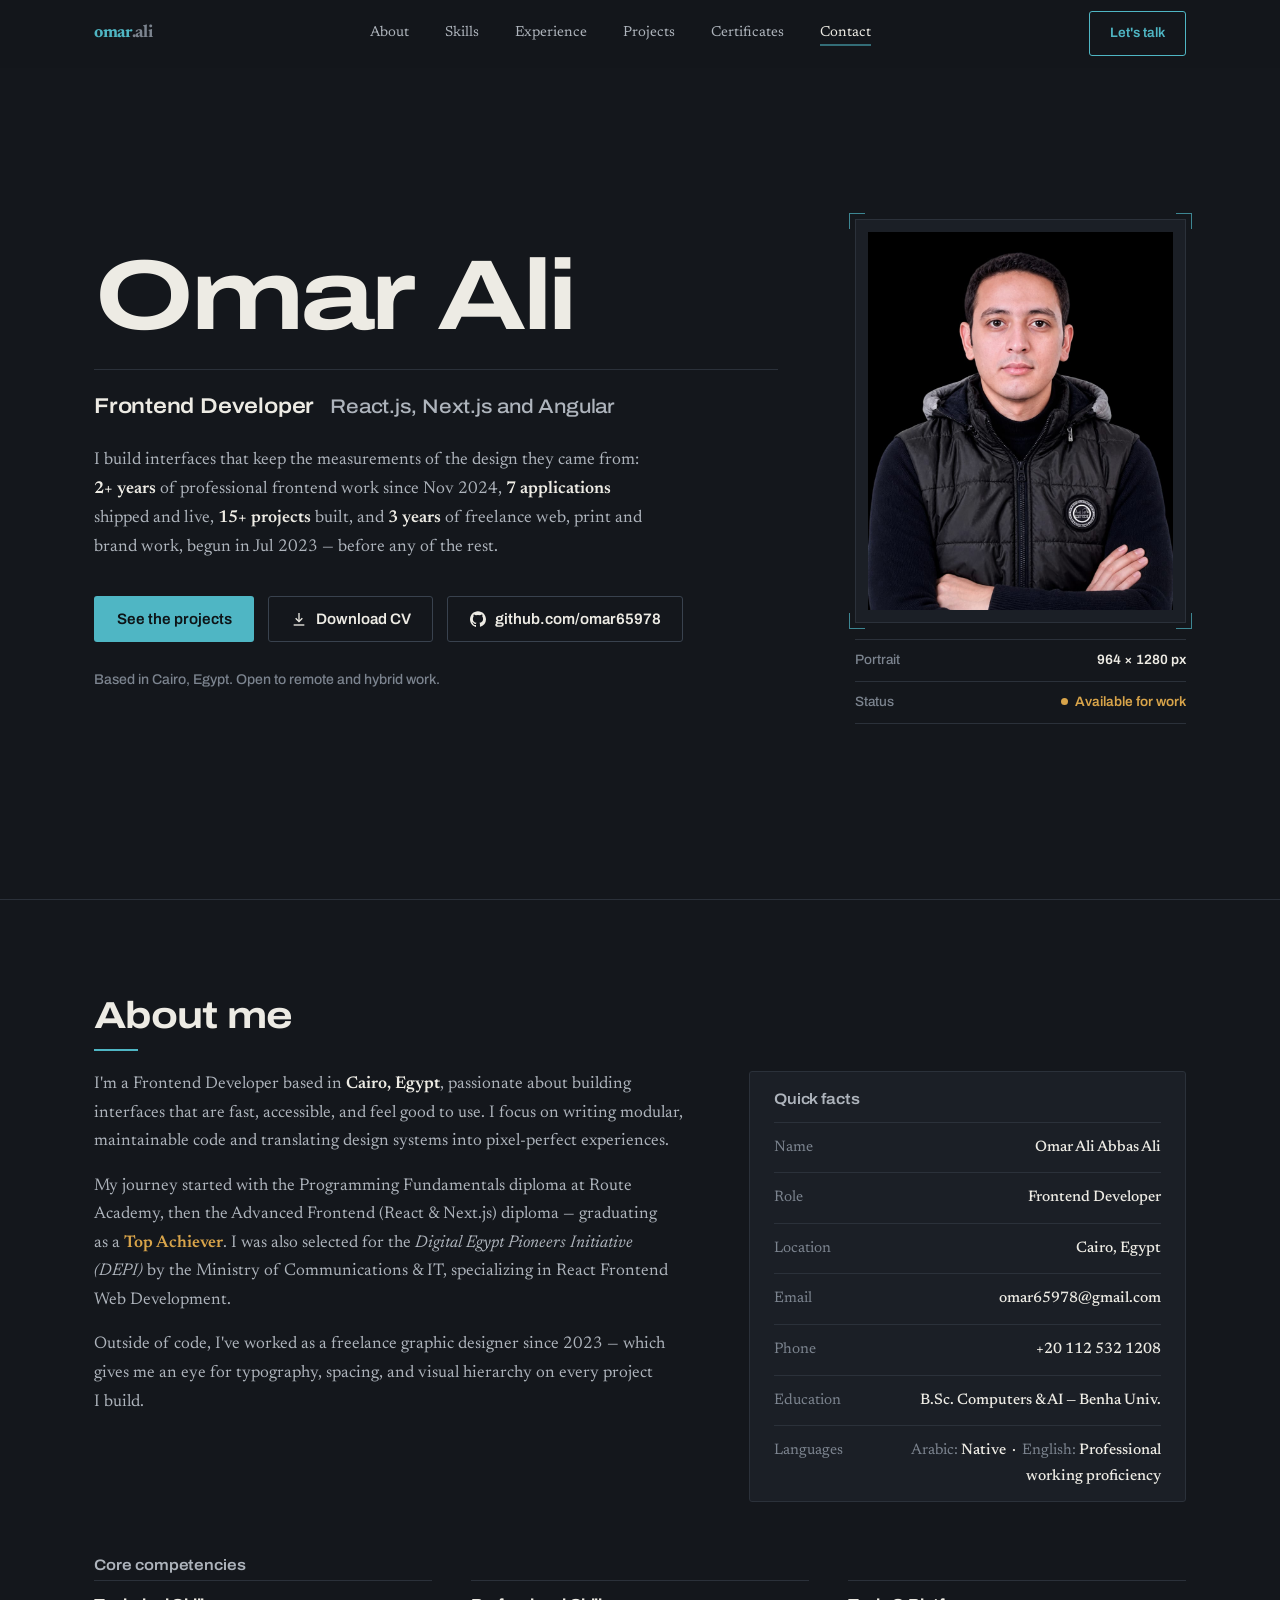
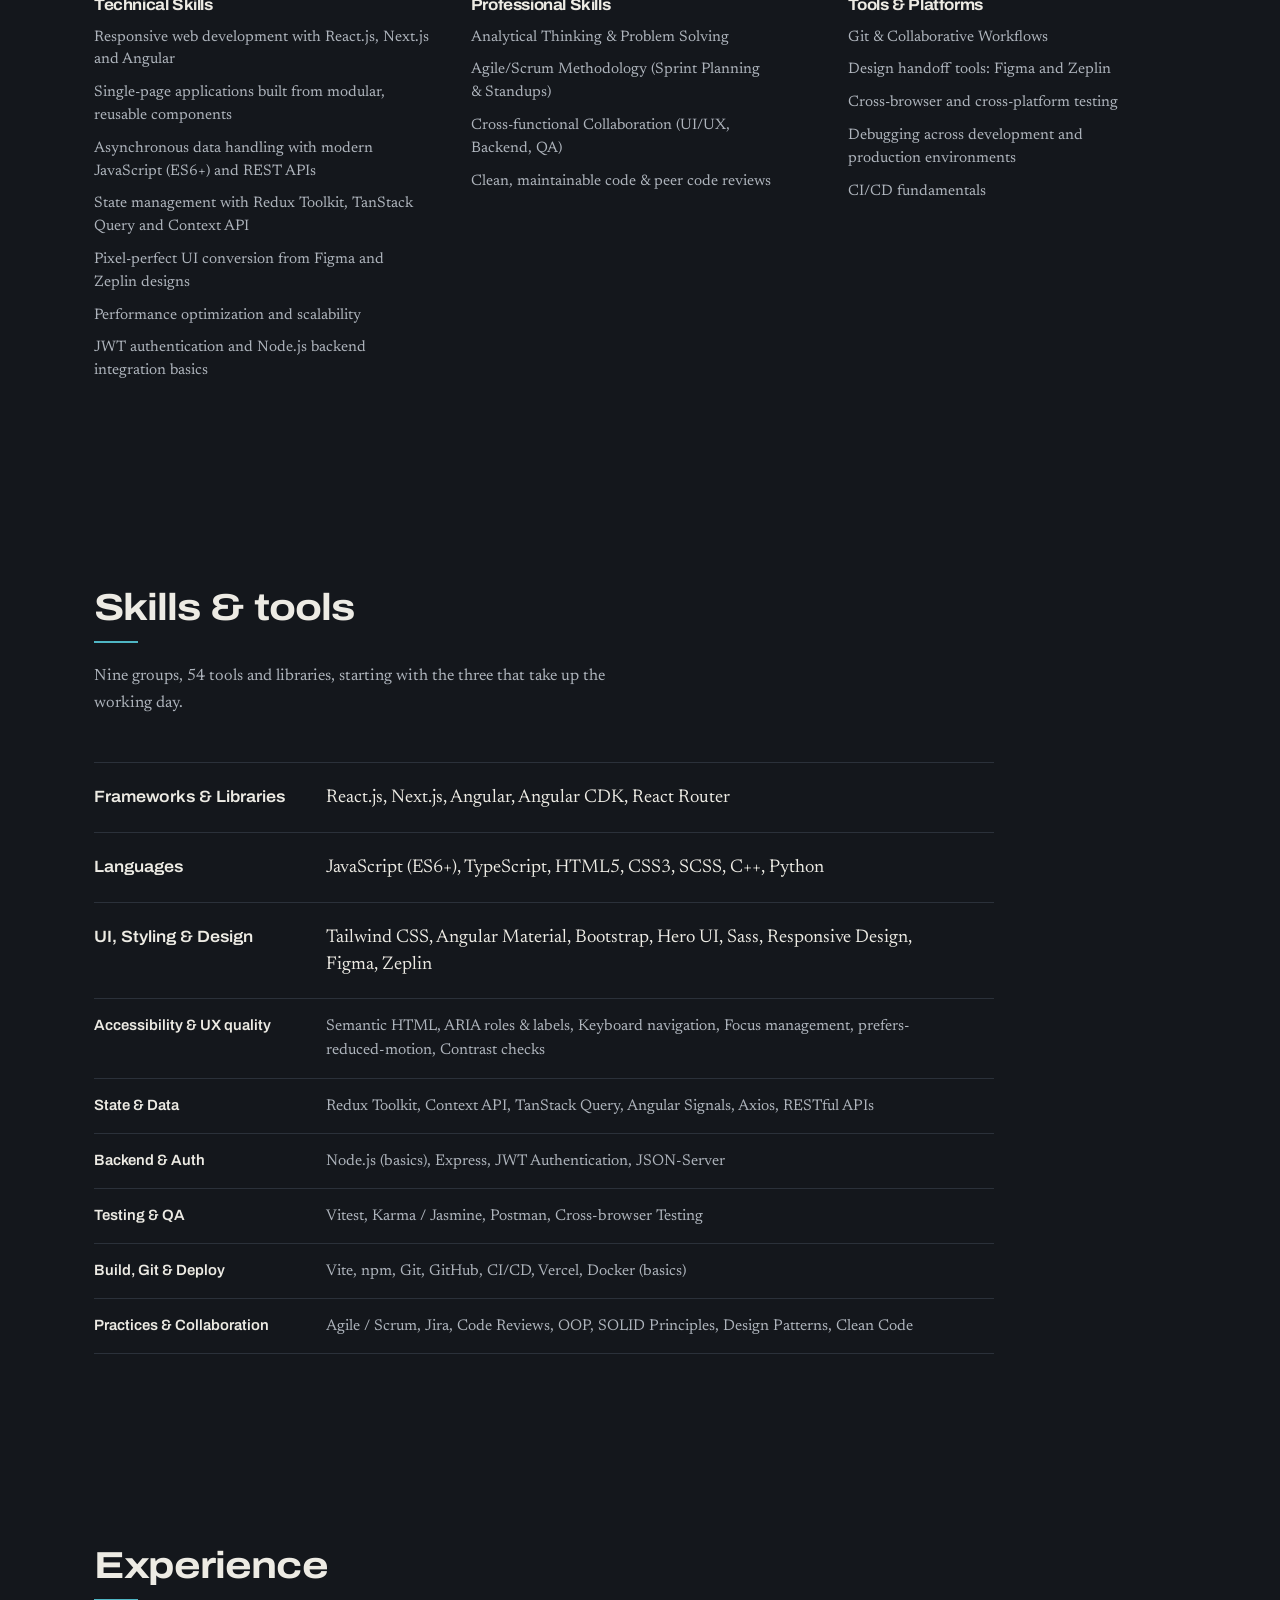
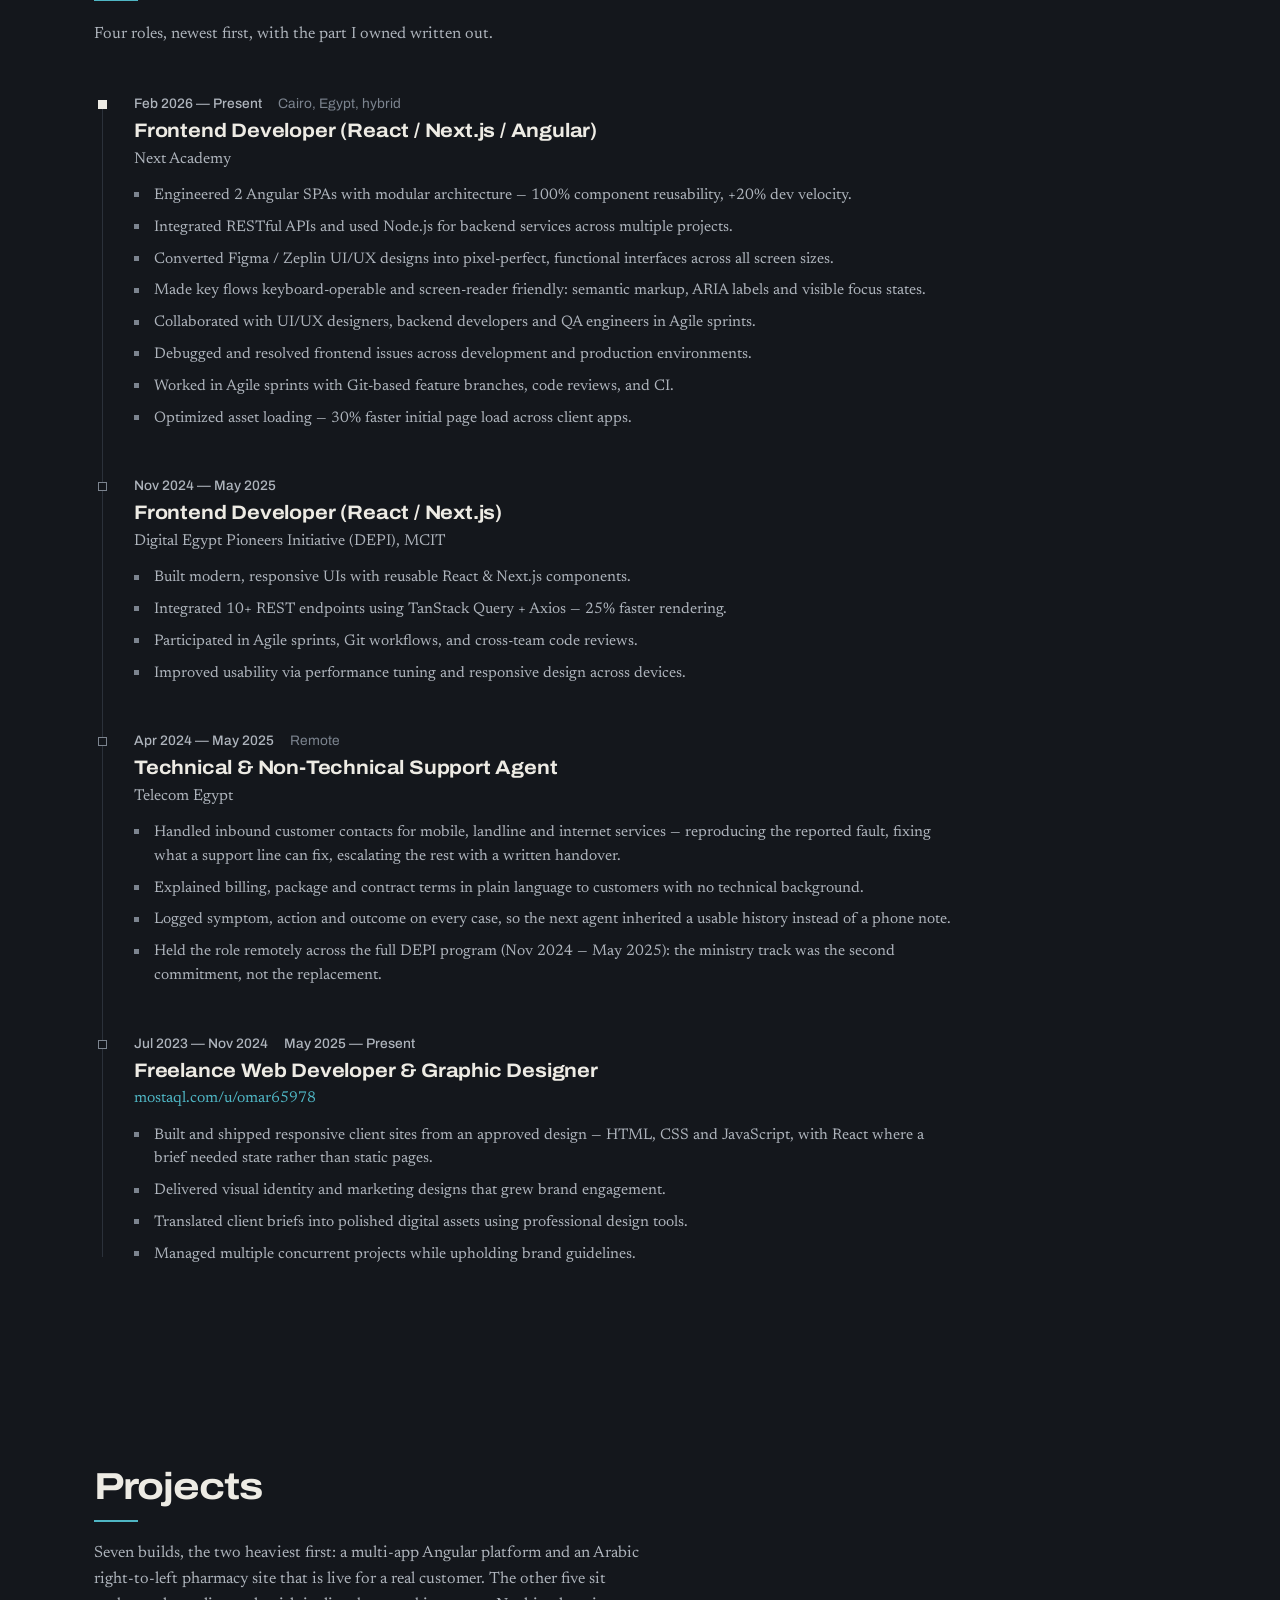
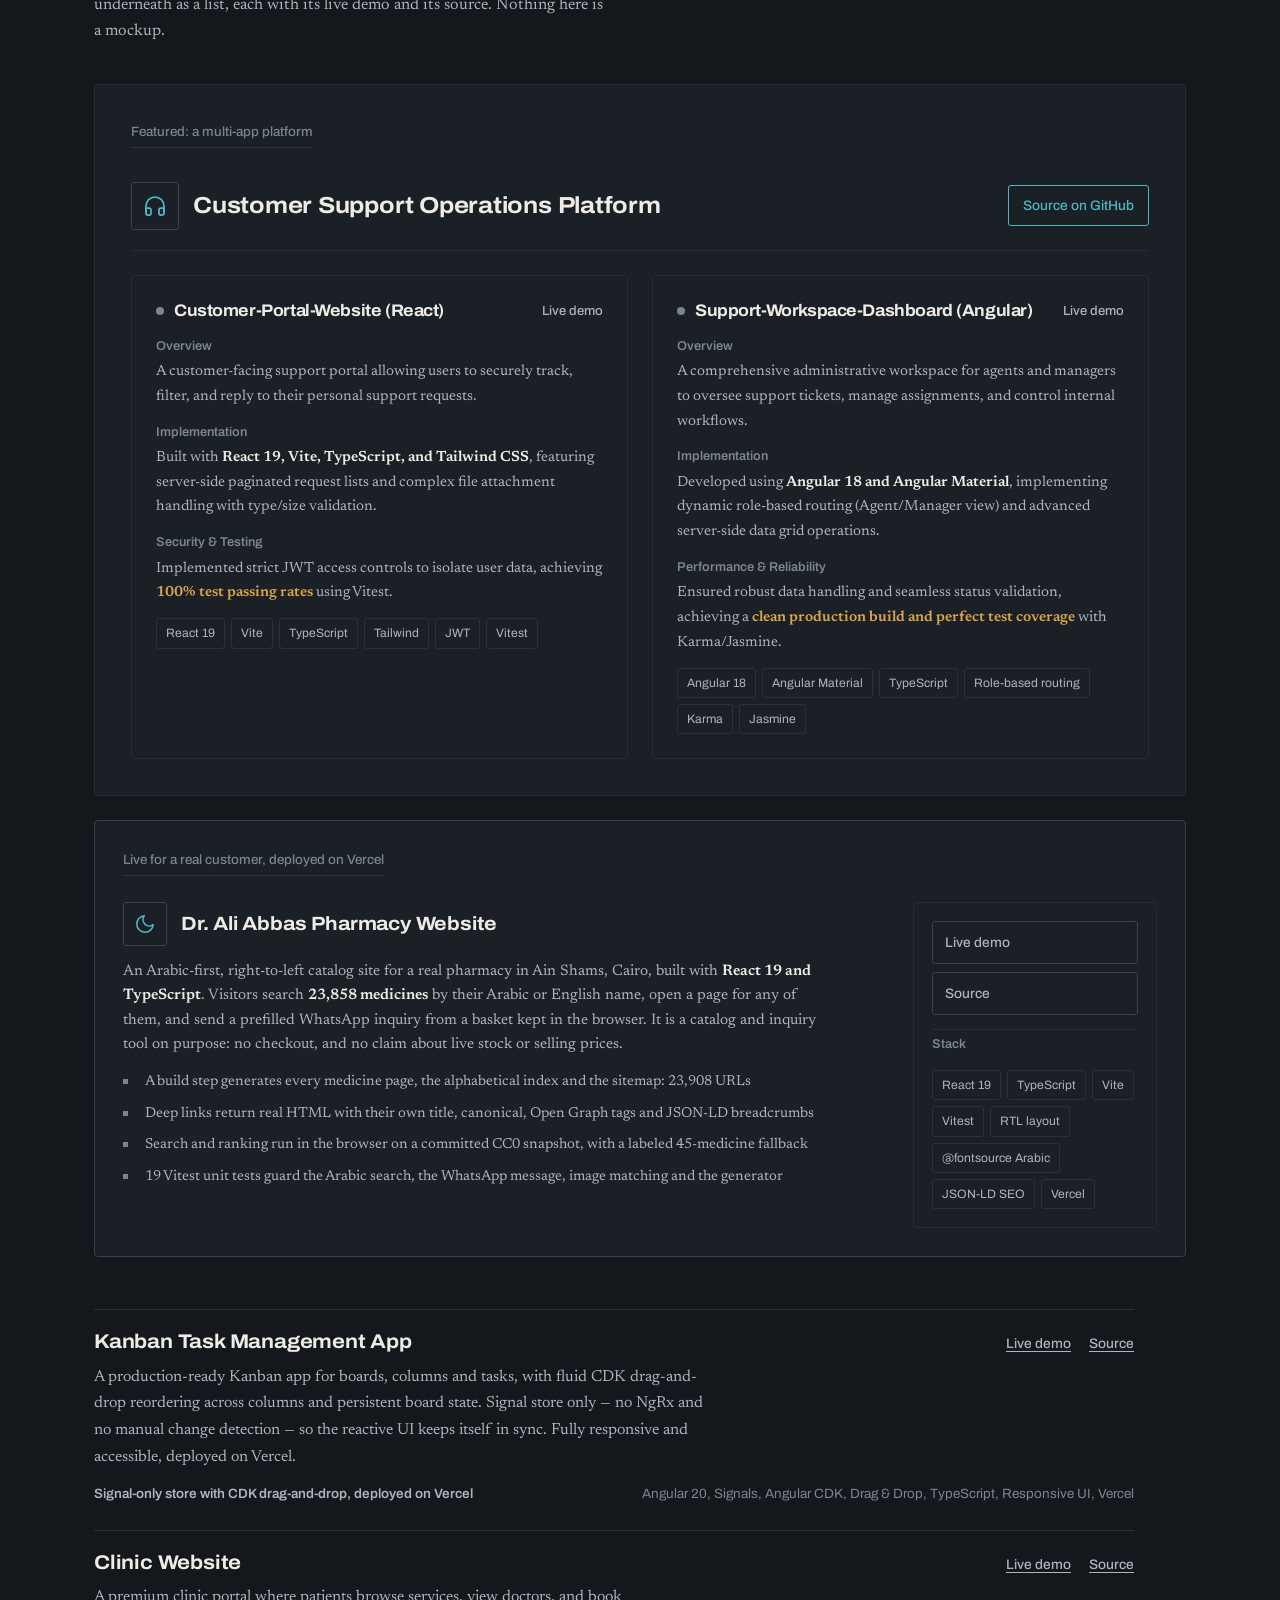
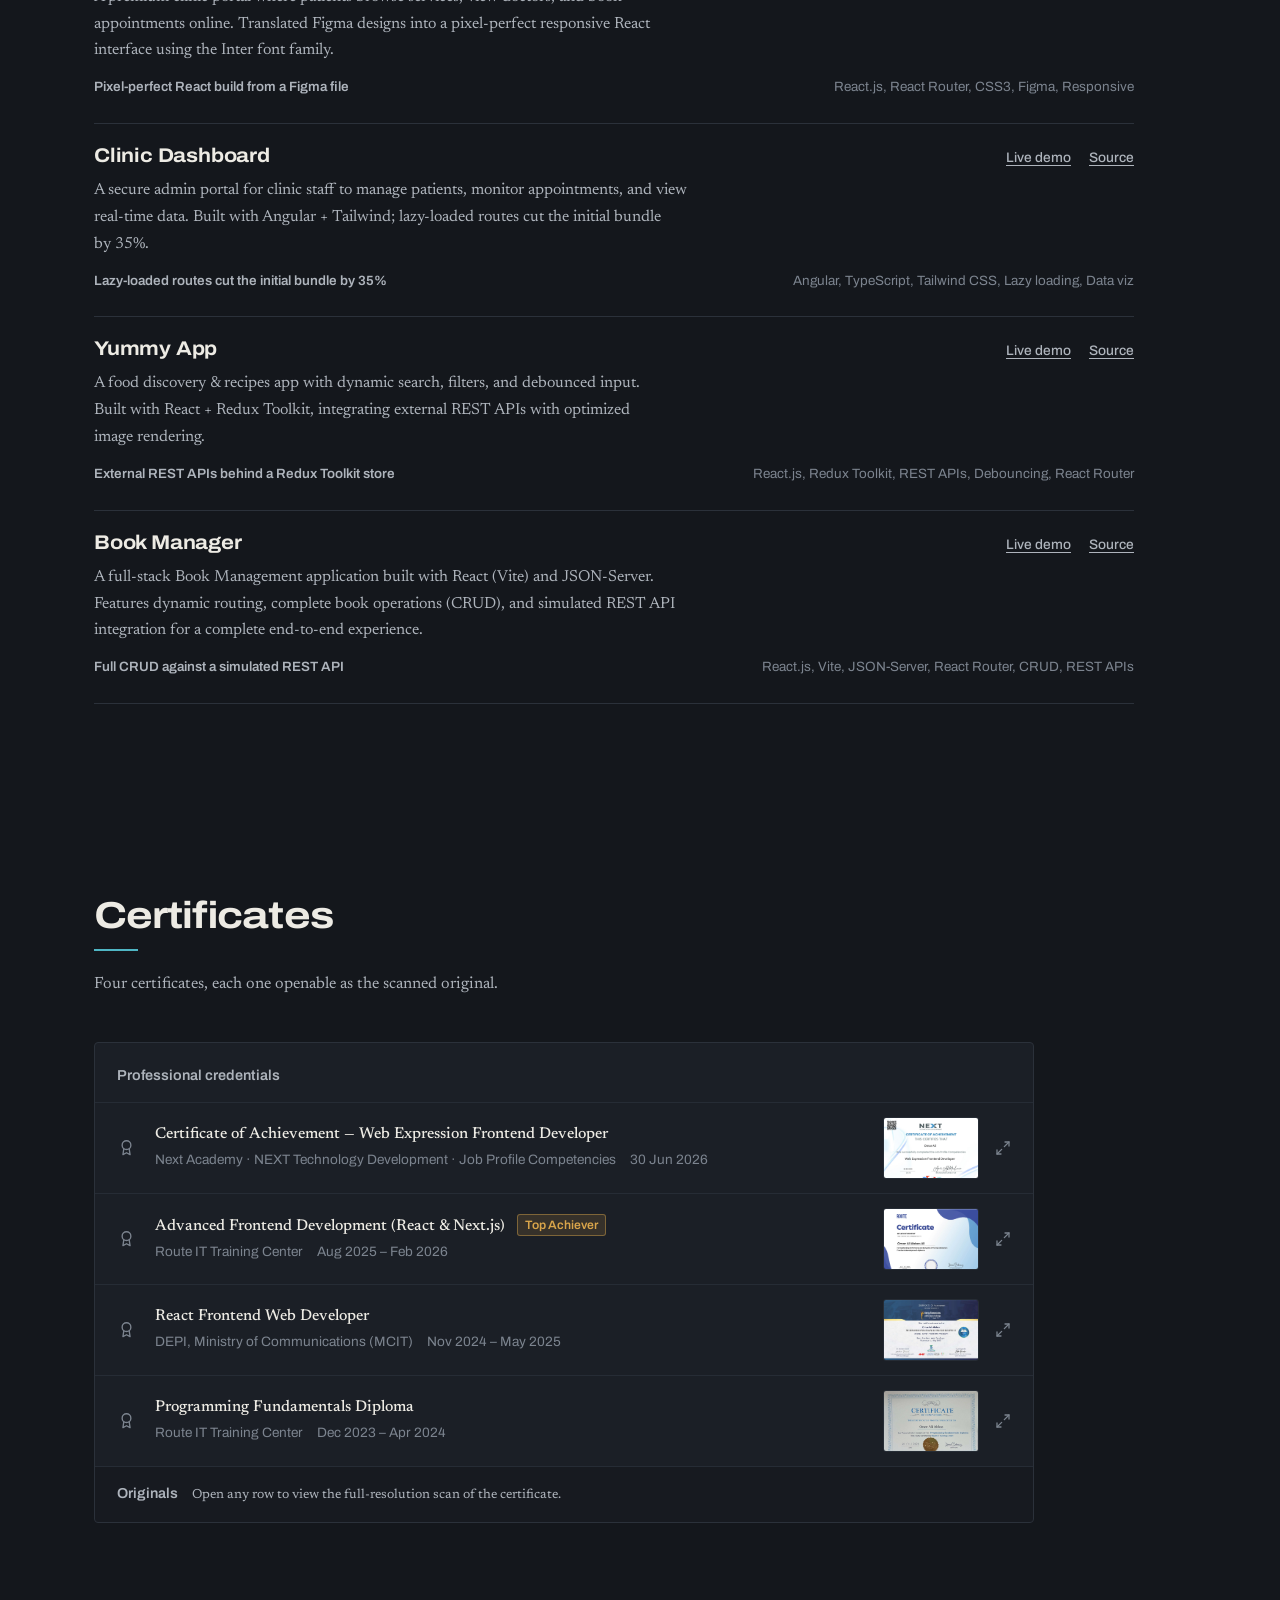
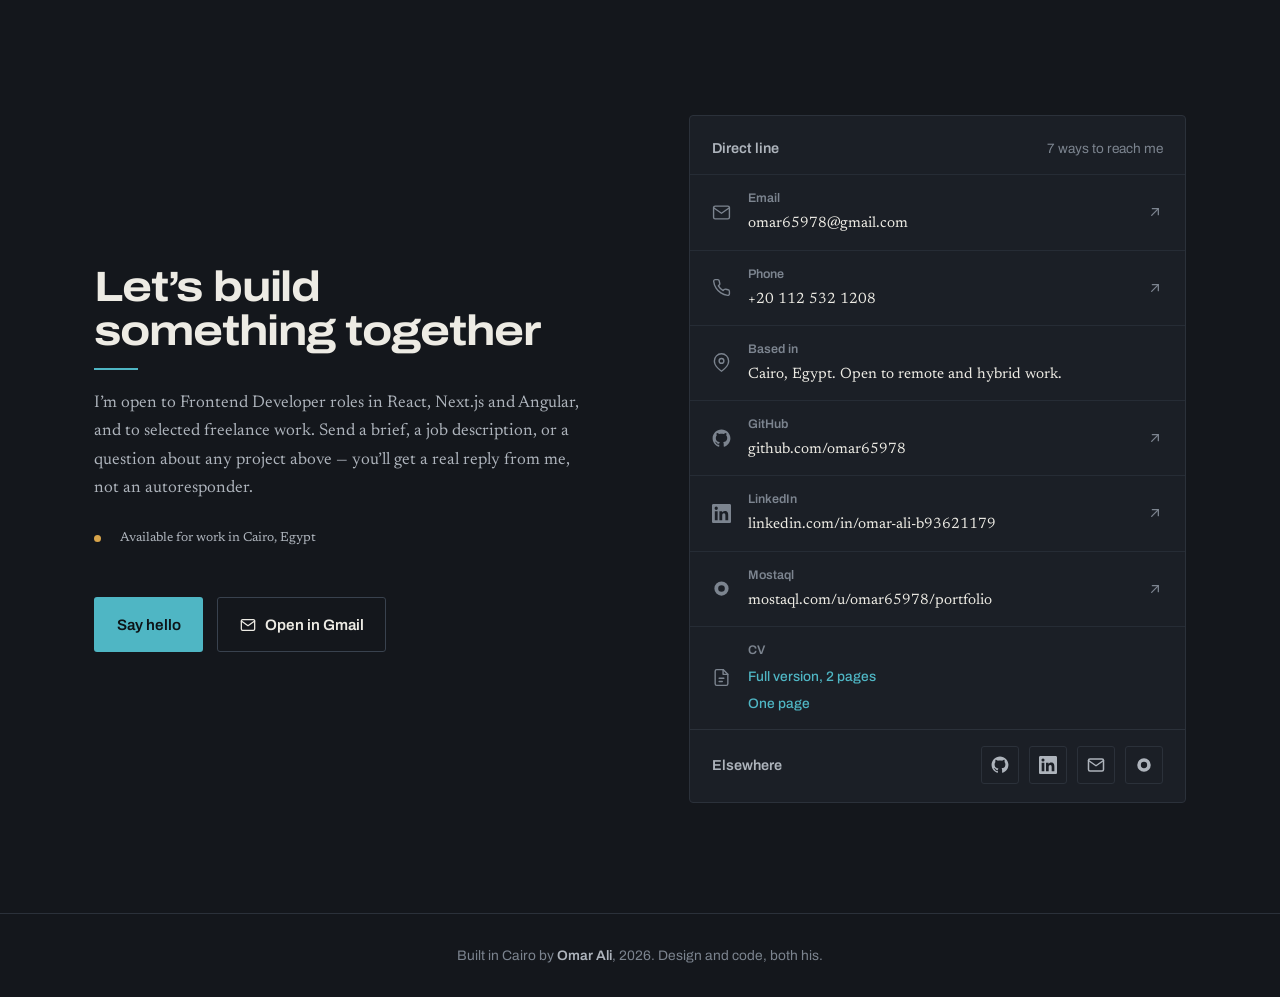
==== commit 51cfe7e7: "Portfolio site" ====
--- a/index.html
+++ b/index.html
@@ -5,12 +5,12 @@
   <meta name="viewport" content="width=device-width, initial-scale=1.0" />
   <meta name="description" content="Omar Ali - Frontend Developer based in Cairo, Egypt. Building responsive, accessible, high-performance web apps with React.js, Next.js and Angular." />
   <meta name="author" content="Omar Ali" />
-  <meta name="theme-color" content="#0a0b14" />
-
-  <title>Omar Ali · Frontend Developer</title>
+  <meta name="theme-color" content="#14171c" />
+
+  <title>Omar Ali | Frontend Developer</title>
 
   <!-- Open Graph -->
-  <meta property="og:title" content="Omar Ali · Frontend Developer" />
+  <meta property="og:title" content="Omar Ali | Frontend Developer" />
   <meta property="og:description" content="Building responsive, accessible, high-performance web apps with React.js, Next.js & Angular." />
   <meta property="og:image" content="assets/images/profile.jpg" />
   <meta property="og:type" content="website" />
@@ -18,17 +18,13 @@
   <!-- Fonts -->
   <link rel="preconnect" href="https://fonts.googleapis.com" />
   <link rel="preconnect" href="https://fonts.gstatic.com" crossorigin />
-  <link href="https://fonts.googleapis.com/css2?family=JetBrains+Mono:wght@400;500&family=Space+Grotesk:wght@400;500;600;700&display=swap" rel="stylesheet" />
+  <link href="https://fonts.googleapis.com/css2?family=Archivo:ital,wdth,wght@0,100..125,400..700;1,100..125,400..600&family=Newsreader:ital,opsz,wght@0,6..72,400..600;1,6..72,400..500&display=swap" rel="stylesheet" />
 
   <link rel="icon" type="image/svg+xml" href="data:image/svg+xml,%3Csvg xmlns='http://www.w3.org/2000/svg' viewBox='0 0 100 100'%3E%3Crect width='100' height='100' rx='20' fill='%237c5cff'/%3E%3Ctext x='50' y='65' font-family='monospace' font-size='50' font-weight='700' text-anchor='middle' fill='white'%3EO%3C/text%3E%3C/svg%3E" />
 
   <link rel="stylesheet" href="css/style.css" />
 </head>
 <body>
-
-  <!-- Ambient glow -->
-  <div class="ambient ambient--violet"></div>
-  <div class="ambient ambient--cyan"></div>
 
   <!-- ============== NAV ============== -->
   <nav class="nav" aria-label="Primary navigation">
@@ -43,7 +39,7 @@
         <li><a href="#contact">Contact</a></li>
       </ul>
       <a href="#contact" class="nav-cta">Let's talk</a>
-      <button class="burger" aria-label="Toggle menu">
+      <button class="burger" aria-label="Toggle menu" aria-expanded="false">
         <span></span><span></span><span></span>
       </button>
     </div>
@@ -55,51 +51,50 @@
     <section id="home" class="hero">
       <div class="container">
         <div class="hero-inner">
-          <div>
-            <p class="hero-eyebrow">Hi, my name is</p>
-            <h1>Omar <span class="gradient-text">Ali</span>.</h1>
-            <p class="role">I build <span data-role='["responsive UIs.","React & Next.js apps.","pixel-perfect interfaces.","fast web experiences."]'>responsive UIs.</span></p>
-            <p class="tagline">
-              Results-driven Frontend Developer with over 1 year of experience specializing in <strong style="color:var(--text)">React.js, Next.js, and Angular</strong> to build responsive, accessible, high-performance, SEO-friendly web applications. I deliver UI/UX designs as pixel-perfect interfaces, integrate RESTful APIs, and write clean, modular code in Agile environments — always focused on performance optimization and scalable architecture.
+          <div class="hero-copy">
+            <h1 class="hero-name" data-seq style="--i:0">Omar Ali</h1>
+
+            <p class="hero-role" data-seq style="--i:1">
+              <span>Frontend Developer</span>
+              <span class="stack">React.js, Next.js and Angular</span>
             </p>
-            <div class="hero-buttons">
-              <a href="#projects" class="btn btn--primary">
-                View my work
-                <span aria-hidden="true">→</span>
-              </a>
-              <a href="assets/Omar_Ali_Frontend_Developer_CV.pdf" download class="btn btn--ghost">
-                <span aria-hidden="true">↓</span> Download CV
-              </a>
-              <a href="https://github.com/omar65978" target="_blank" rel="noopener" class="btn btn--ghost">
-                <svg width="16" height="16" viewBox="0 0 24 24" fill="currentColor" aria-hidden="true"><path d="M12 .5C5.73.5.75 5.48.75 11.75c0 4.97 3.22 9.19 7.69 10.68.56.1.76-.24.76-.54 0-.27-.01-1.17-.02-2.12-3.13.68-3.79-1.33-3.79-1.33-.51-1.3-1.25-1.64-1.25-1.64-1.02-.7.08-.68.08-.68 1.13.08 1.73 1.17 1.73 1.17 1 1.72 2.64 1.22 3.28.93.1-.73.39-1.22.71-1.5-2.5-.28-5.13-1.25-5.13-5.56 0-1.23.44-2.23 1.16-3.02-.12-.28-.5-1.43.11-2.98 0 0 .95-.3 3.1 1.15.9-.25 1.86-.38 2.82-.38s1.92.13 2.82.38c2.15-1.45 3.1-1.15 3.1-1.15.61 1.55.23 2.7.11 2.98.72.79 1.16 1.79 1.16 3.02 0 4.32-2.63 5.28-5.14 5.56.4.35.76 1.03.76 2.08 0 1.5-.01 2.71-.01 3.08 0 .3.2.65.77.54 4.47-1.49 7.68-5.71 7.68-10.68C23.25 5.48 18.27.5 12 .5z"/></svg>
-                GitHub
-              </a>
-            </div>
-            <div class="hero-stats reveal">
-              <div class="hero-stat">
-                <div class="num">1+</div>
-                <div class="label">Years experience</div>
-              </div>
-              <div class="hero-stat">
-                <div class="num">15+</div>
-                <div class="label">Projects delivered</div>
-              </div>
-              <div class="hero-stat">
-                <div class="num">10+</div>
-                <div class="label">APIs integrated</div>
-              </div>
-            </div>
-          </div>
-
-          <div class="hero-portrait reveal">
-            <div class="orbit"><span class="orbit-dot"></span></div>
-            <div class="portrait-frame">
-              <img src="assets/images/profile.jpg" alt="Portrait of Omar Ali" />
-            </div>
-            <div class="hero-badge">
-              <span class="pulse"></span> Available for work
-            </div>
-          </div>
+
+            <p class="hero-lead" data-seq style="--i:2">
+              I build interfaces that keep the measurements of the design they came from:
+              <strong>2+ years</strong> of professional frontend work since Nov 2024,
+              <strong>7 applications</strong> shipped and live,
+              <strong>15+ projects</strong> built, and <strong>3 years</strong> of freelance web, print
+              and brand work, begun in Jul 2023 — before any of the rest.
+            </p>
+
+            <div class="hero-actions" data-seq style="--i:3">
+              <a href="#projects" class="btn btn--primary">See the projects</a>
+              <a href="assets/Omar_Ali_Frontend_Developer_CV.pdf" class="btn btn--ghost" data-download download>
+                <svg viewBox="0 0 24 24" fill="none" stroke="currentColor" stroke-width="2" aria-hidden="true" focusable="false"><path d="M12 3v12"/><path d="M7 11l5 5 5-5"/><path d="M4 21h16"/></svg>
+                Download CV
+              </a>
+              <a href="https://github.com/omar65978" class="btn btn--ghost" target="_blank" rel="noopener">
+                <svg viewBox="0 0 24 24" fill="currentColor" aria-hidden="true" focusable="false"><path d="M12 .5C5.4.5 0 5.9 0 12.5c0 5.3 3.4 9.8 8.2 11.4.6.1.8-.3.8-.6v-2.3c-3.3.7-4-1.6-4-1.6-.6-1.4-1.3-1.8-1.3-1.8-1.1-.7 0-.7 0-.7 1.2.1 1.8 1.2 1.8 1.2 1.1 1.8 2.8 1.3 3.5 1 .1-.8.4-1.3.8-1.6-2.7-.3-5.5-1.3-5.5-6 0-1.3.5-2.4 1.2-3.2-.1-.3-.5-1.6.1-3.2 0 0 1-.3 3.3 1.2a11.5 11.5 0 016 0C17.3 4.8 18.3 5.1 18.3 5.1c.6 1.6.2 2.9.1 3.2.8.8 1.2 1.9 1.2 3.2 0 4.7-2.8 5.7-5.5 6 .4.4.8 1.1.8 2.2v3.3c0 .3.2.7.8.6A12 12 0 0024 12.5C24 5.9 18.6.5 12 .5z"/></svg>
+                github.com/omar65978
+              </a>
+            </div>
+
+            <p class="hero-where" data-seq style="--i:4">Based in Cairo, Egypt. Open to remote and hybrid work.</p>
+          </div>
+
+          <figure class="proof" data-seq style="--i:2">
+            <div class="proof-sheet">
+              <img src="assets/images/profile.jpg" alt="Omar Ali" width="964" height="1280" />
+              <span class="crop crop--tl" aria-hidden="true"></span>
+              <span class="crop crop--tr" aria-hidden="true"></span>
+              <span class="crop crop--bl" aria-hidden="true"></span>
+              <span class="crop crop--br" aria-hidden="true"></span>
+            </div>
+            <dl class="proof-cap">
+                      <div><dt>Portrait</dt><dd>964 &#215; 1280 px</dd></div>
+              <div><dt>Status</dt><dd><span class="pulse" aria-hidden="true"></span><span class="open">Available for work</span></dd></div>
+            </dl>
+          </figure>
         </div>
       </div>
     </section>
@@ -107,35 +102,24 @@
     <!-- ============== ABOUT ============== -->
     <section id="about">
       <div class="container">
-        <div class="section-heading reveal">
-          <span class="num">01.</span>
+        <div class="section-heading">
           <h2>About me</h2>
         </div>
 
         <div class="about-grid">
-          <div class="about-text reveal">
+          <div class="about-text">
             <p>
-              I'm a Frontend Developer based in <strong style="color:var(--text)">Cairo, Egypt</strong>, passionate about building interfaces that are fast, accessible, and feel good to use. I focus on writing modular, maintainable code and translating design systems into pixel-perfect experiences.
+              I'm a Frontend Developer based in <strong>Cairo, Egypt</strong>, passionate about building interfaces that are fast, accessible, and feel good to use. I focus on writing modular, maintainable code and translating design systems into pixel-perfect experiences.
             </p>
             <p>
-              My journey started with the Programming Fundamentals diploma at Route Academy, then the Advanced Frontend (React &amp; Next.js) diploma — graduating as a <strong style="color:var(--accent-3)">Top Achiever</strong>. I was also selected for the <em>Digital Egypt Pioneers Initiative (DEPI)</em> by the Ministry of Communications &amp; IT, specializing in React Frontend Web Development.
+              My journey started with the Programming Fundamentals diploma at Route Academy, then the Advanced Frontend (React &amp; Next.js) diploma — graduating as a <strong class="earned">Top Achiever</strong>. I was also selected for the <em>Digital Egypt Pioneers Initiative (DEPI)</em> by the Ministry of Communications &amp; IT, specializing in React Frontend Web Development.
             </p>
             <p>
               Outside of code, I've worked as a freelance graphic designer since 2023 — which gives me an eye for typography, spacing, and visual hierarchy on every project I build.
             </p>
-            <ul class="about-highlights">
-              <li>Responsive Web Development with React.js, Next.js &amp; Angular</li>
-              <li>Single-Page Applications (SPAs) with modular, reusable components</li>
-              <li>Asynchronous data handling with modern JavaScript (ES6+) &amp; RESTful APIs</li>
-              <li>State management with Redux Toolkit, TanStack Query &amp; Context API</li>
-              <li>Pixel-perfect UI conversion from Figma &amp; Zeplin designs</li>
-              <li>Performance optimization, scalability and cross-browser compatibility</li>
-              <li>JWT authentication &amp; Node.js backend integration basics</li>
-              <li>Agile/Scrum, Git workflows, peer code reviews &amp; CI/CD fundamentals</li>
-            </ul>
-          </div>
-
-          <aside class="about-card reveal">
+          </div>
+
+          <aside class="about-card">
             <h3>Quick facts</h3>
             <div class="info-row">
               <span class="label">Name</span>
@@ -151,11 +135,11 @@
             </div>
             <div class="info-row">
               <span class="label">Email</span>
-              <span class="value" style="font-family:var(--font-mono);font-size:0.82rem;">omar65978@gmail.com</span>
+              <span class="value">omar65978@gmail.com</span>
             </div>
             <div class="info-row">
               <span class="label">Phone</span>
-              <span class="value" style="font-family:var(--font-mono);font-size:0.88rem;">+20 112 532 1208</span>
+              <span class="value">+20 112 532 1208</span>
             </div>
             <div class="info-row">
               <span class="label">Education</span>
@@ -163,25 +147,28 @@
             </div>
             <div class="info-row">
               <span class="label">Languages</span>
-              <span class="value" style="font-size:0.88rem;">
-                <span style="color:var(--text-dim)">Arabic:</span> Native &nbsp;·&nbsp;
-                <span style="color:var(--text-dim)">English:</span> Professional working proficiency
+              <span class="value">
+                <span class="k">Arabic:</span> Native &nbsp;·&nbsp;
+                <span class="k">English:</span> Professional working proficiency
               </span>
             </div>
           </aside>
         </div>
 
         <!-- Core Competencies -->
-        <div class="competencies reveal" style="margin-top:56px;">
-          <h3 style="font-family:var(--font-mono); font-size:0.85rem; color:var(--text-muted); text-transform:uppercase; letter-spacing:.12em; margin-bottom:24px; font-weight:500;">// Core Competencies</h3>
+        <div class="competencies">
+          <h3 class="competencies-title">Core competencies</h3>
           <div class="competencies-grid">
             <div class="competency-col">
               <h4 class="competency-title">Technical Skills</h4>
               <ul class="competency-list">
-                <li>Responsive Web Development using React.js &amp; Angular</li>
-                <li>Building Single-Page Applications (SPAs) with modular components</li>
-                <li>Asynchronous data handling with modern JavaScript (ES6+)</li>
-                <li>Performance Optimization &amp; Scalability</li>
+                <li>Responsive web development with React.js, Next.js and Angular</li>
+                <li>Single-page applications built from modular, reusable components</li>
+                <li>Asynchronous data handling with modern JavaScript (ES6+) and REST APIs</li>
+                <li>State management with Redux Toolkit, TanStack Query and Context API</li>
+                <li>Pixel-perfect UI conversion from Figma and Zeplin designs</li>
+                <li>Performance optimization and scalability</li>
+                <li>JWT authentication and Node.js backend integration basics</li>
               </ul>
             </div>
             <div class="competency-col">
@@ -197,9 +184,10 @@
               <h4 class="competency-title">Tools &amp; Platforms</h4>
               <ul class="competency-list">
                 <li>Git &amp; Collaborative Workflows</li>
-                <li>Design tools: Figma &amp; Zeplin</li>
-                <li>Cross-browser &amp; Cross-platform Testing</li>
-                <li>Debugging across development/production environments</li>
+                <li>Design handoff tools: Figma and Zeplin</li>
+                <li>Cross-browser and cross-platform testing</li>
+                <li>Debugging across development and production environments</li>
+                <li>CI/CD fundamentals</li>
               </ul>
             </div>
           </div>
@@ -210,135 +198,64 @@
     <!-- ============== SKILLS ============== -->
     <section id="skills">
       <div class="container">
-        <div class="section-heading reveal">
-          <span class="num">02.</span>
+        <div class="section-heading">
           <h2>Skills &amp; tools</h2>
         </div>
-
-        <div class="skills-groups">
-          <div class="skill-group reveal">
-            <div class="skill-group-title">// Frameworks &amp; Libraries</div>
-            <div class="skill-pills">
-              <span class="skill-pill">React.js</span>
-              <span class="skill-pill">Next.js</span>
-              <span class="skill-pill">Angular</span>
-              <span class="skill-pill">Angular CDK</span>
-              <span class="skill-pill">React Router</span>
-            </div>
-          </div>
-
-          <div class="skill-group reveal">
-            <div class="skill-group-title">// Languages</div>
-            <div class="skill-pills">
-              <span class="skill-pill">JavaScript (ES6+)</span>
-              <span class="skill-pill">TypeScript</span>
-              <span class="skill-pill">HTML5</span>
-              <span class="skill-pill">CSS3</span>
-              <span class="skill-pill">SCSS</span>
-              <span class="skill-pill">C++</span>
-              <span class="skill-pill">Python</span>
-            </div>
-          </div>
-
-          <div class="skill-group reveal">
-            <div class="skill-group-title">// UI, Styling &amp; Design</div>
-            <div class="skill-pills">
-              <span class="skill-pill">Tailwind CSS</span>
-              <span class="skill-pill">Angular Material</span>
-              <span class="skill-pill">Bootstrap</span>
-              <span class="skill-pill">Hero UI</span>
-              <span class="skill-pill">Sass</span>
-              <span class="skill-pill">Responsive Design</span>
-              <span class="skill-pill">Figma</span>
-              <span class="skill-pill">Zeplin</span>
-            </div>
-          </div>
-
-          <div class="skill-group reveal">
-            <div class="skill-group-title">// Accessibility &amp; UX quality</div>
-            <div class="skill-pills">
-              <span class="skill-pill">Semantic HTML</span>
-              <span class="skill-pill">ARIA roles &amp; labels</span>
-              <span class="skill-pill">Keyboard navigation</span>
-              <span class="skill-pill">Focus management</span>
-              <span class="skill-pill">prefers-reduced-motion</span>
-              <span class="skill-pill">Contrast checks</span>
-            </div>
-          </div>
-
-          <div class="skill-group reveal">
-            <div class="skill-group-title">// State &amp; Data</div>
-            <div class="skill-pills">
-              <span class="skill-pill">Redux Toolkit</span>
-              <span class="skill-pill">Context API</span>
-              <span class="skill-pill">TanStack Query</span>
-              <span class="skill-pill">Angular Signals</span>
-              <span class="skill-pill">Axios</span>
-              <span class="skill-pill">RESTful APIs</span>
-            </div>
-          </div>
-
-          <div class="skill-group reveal">
-            <div class="skill-group-title">// Backend &amp; Auth</div>
-            <div class="skill-pills">
-              <span class="skill-pill">Node.js (basics)</span>
-              <span class="skill-pill">Express</span>
-              <span class="skill-pill">JWT Authentication</span>
-              <span class="skill-pill">JSON-Server</span>
-            </div>
-          </div>
-
-          <div class="skill-group reveal">
-            <div class="skill-group-title">// Testing &amp; QA</div>
-            <div class="skill-pills">
-              <span class="skill-pill">Vitest</span>
-              <span class="skill-pill">Karma / Jasmine</span>
-              <span class="skill-pill">Postman</span>
-              <span class="skill-pill">Cross-browser Testing</span>
-            </div>
-          </div>
-
-          <div class="skill-group reveal">
-            <div class="skill-group-title">// Build, Git &amp; Deploy</div>
-            <div class="skill-pills">
-              <span class="skill-pill">Vite</span>
-              <span class="skill-pill">npm</span>
-              <span class="skill-pill">Git</span>
-              <span class="skill-pill">GitHub</span>
-              <span class="skill-pill">CI/CD</span>
-              <span class="skill-pill">Vercel</span>
-              <span class="skill-pill">Docker (basics)</span>
-            </div>
-          </div>
-
-          <div class="skill-group reveal">
-            <div class="skill-group-title">// Practices &amp; Collaboration</div>
-            <div class="skill-pills">
-              <span class="skill-pill">Agile / Scrum</span>
-              <span class="skill-pill">Jira</span>
-              <span class="skill-pill">Code Reviews</span>
-              <span class="skill-pill">OOP</span>
-              <span class="skill-pill">SOLID Principles</span>
-              <span class="skill-pill">Design Patterns</span>
-              <span class="skill-pill">Clean Code</span>
-            </div>
-          </div>
-        </div>
+        <p class="section-lead">Nine groups, 54 tools and libraries, starting with the three that take up the working day.</p>
+
+                <dl class="skills-index">
+        <div class="skill-row skill-row--core">
+        <dt>Frameworks &amp; Libraries</dt>
+        <dd>React.js, Next.js, Angular, Angular CDK, React Router</dd>
+        </div>
+        <div class="skill-row skill-row--core">
+        <dt>Languages</dt>
+        <dd>JavaScript (ES6+), TypeScript, HTML5, CSS3, SCSS, C++, Python</dd>
+        </div>
+        <div class="skill-row skill-row--core">
+        <dt>UI, Styling &amp; Design</dt>
+        <dd>Tailwind CSS, Angular Material, Bootstrap, Hero UI, Sass, Responsive Design, Figma, Zeplin</dd>
+        </div>
+        <div class="skill-row">
+        <dt>Accessibility &amp; UX quality</dt>
+        <dd>Semantic HTML, ARIA roles & labels, Keyboard navigation, Focus management, prefers-reduced-motion, Contrast checks</dd>
+        </div>
+        <div class="skill-row">
+        <dt>State &amp; Data</dt>
+        <dd>Redux Toolkit, Context API, TanStack Query, Angular Signals, Axios, RESTful APIs</dd>
+        </div>
+        <div class="skill-row">
+        <dt>Backend &amp; Auth</dt>
+        <dd>Node.js (basics), Express, JWT Authentication, JSON-Server</dd>
+        </div>
+        <div class="skill-row">
+        <dt>Testing &amp; QA</dt>
+        <dd>Vitest, Karma / Jasmine, Postman, Cross-browser Testing</dd>
+        </div>
+        <div class="skill-row">
+        <dt>Build, Git &amp; Deploy</dt>
+        <dd>Vite, npm, Git, GitHub, CI/CD, Vercel, Docker (basics)</dd>
+        </div>
+        <div class="skill-row">
+        <dt>Practices &amp; Collaboration</dt>
+        <dd>Agile / Scrum, Jira, Code Reviews, OOP, SOLID Principles, Design Patterns, Clean Code</dd>
+        </div>
+        </dl>
       </div>
     </section>
 
     <!-- ============== EXPERIENCE ============== -->
     <section id="experience">
       <div class="container">
-        <div class="section-heading reveal">
-          <span class="num">03.</span>
+        <div class="section-heading">
           <h2>Experience</h2>
         </div>
+        <p class="section-lead">Four roles, newest first, with the part I owned written out.</p>
 
         <div class="timeline">
-          <div class="timeline-item reveal">
+          <div class="timeline-item current">
             <div class="timeline-dot"></div>
-            <div class="timeline-meta">Feb 2026 — Present · Cairo, Egypt (Hybrid)</div>
+            <div class="timeline-meta"><span class="when">Feb 2026 — Present</span><span class="where">Cairo, Egypt, hybrid</span></div>
             <h3 class="timeline-role">Frontend Developer (React / Next.js / Angular)</h3>
             <div class="timeline-company">Next Academy</div>
             <ul class="timeline-bullets">
@@ -353,11 +270,11 @@
             </ul>
           </div>
 
-          <div class="timeline-item reveal">
+          <div class="timeline-item">
             <div class="timeline-dot"></div>
             <div class="timeline-meta">Nov 2024 — May 2025</div>
             <h3 class="timeline-role">Frontend Developer (React / Next.js)</h3>
-            <div class="timeline-company">Digital Egypt Pioneers Initiative (DEPI) · MCIT</div>
+            <div class="timeline-company">Digital Egypt Pioneers Initiative (DEPI), MCIT</div>
             <ul class="timeline-bullets">
               <li>Built modern, responsive UIs with reusable React &amp; Next.js components.</li>
               <li>Integrated 10+ REST endpoints using TanStack Query + Axios — 25% faster rendering.</li>
@@ -366,16 +283,30 @@
             </ul>
           </div>
 
-          <div class="timeline-item reveal">
+          <div class="timeline-item">
             <div class="timeline-dot"></div>
-            <div class="timeline-meta">Aug 2023 — Nov 2024 &nbsp;·&nbsp; May 2025 — Present</div>
-            <h3 class="timeline-role">Freelance Graphic Designer</h3>
+            <div class="timeline-meta"><span class="when">Apr 2024 — May 2025</span><span class="where">Remote</span></div>
+            <h3 class="timeline-role">Technical &amp; Non-Technical Support Agent</h3>
+            <div class="timeline-company">Telecom Egypt</div>
+            <ul class="timeline-bullets">
+              <li>Handled inbound customer contacts for mobile, landline and internet services — reproducing the reported fault, fixing what a support line can fix, escalating the rest with a written handover.</li>
+              <li>Explained billing, package and contract terms in plain language to customers with no technical background.</li>
+              <li>Logged symptom, action and outcome on every case, so the next agent inherited a usable history instead of a phone note.</li>
+              <li>Held the role remotely across the full DEPI program (Nov 2024 — May 2025): the ministry track was the second commitment, not the replacement.</li>
+            </ul>
+          </div>
+
+          <div class="timeline-item">
+            <div class="timeline-dot"></div>
+            <div class="timeline-meta"><span class="when">Jul 2023 — Nov 2024</span><span class="when">May 2025 — Present</span></div>
+            <h3 class="timeline-role">Freelance Web Developer &amp; Graphic Designer</h3>
             <div class="timeline-company">
-              <a href="https://mostaql.com/u/omar65978/portfolio" target="_blank" rel="noopener" style="color:var(--accent-2)">
-                mostaql.com/u/omar65978 →
+              <a href="https://mostaql.com/u/omar65978/portfolio" target="_blank" rel="noopener">
+                mostaql.com/u/omar65978
               </a>
             </div>
             <ul class="timeline-bullets">
+              <li>Built and shipped responsive client sites from an approved design — HTML, CSS and JavaScript, with React where a brief needed state rather than static pages.</li>
               <li>Delivered visual identity and marketing designs that grew brand engagement.</li>
               <li>Translated client briefs into polished digital assets using professional design tools.</li>
               <li>Managed multiple concurrent projects while upholding brand guidelines.</li>
@@ -388,26 +319,27 @@
     <!-- ============== PROJECTS ============== -->
     <section id="projects">
       <div class="container">
-        <div class="section-heading reveal">
-          <span class="num">04.</span>
-          <h2>Featured projects</h2>
-        </div>
-
-        <p class="projects-lead reveal">
-          Six builds, ordered by <strong>scope and production readiness</strong> — the multi-app flagship first, framework demos last. The two clinic projects sit side by side: the patient-facing portal and its staff dashboard.
+        <div class="section-heading">
+          <h2>Projects</h2>
+        </div>
+
+        <p class="projects-lead">
+          Seven builds, the two heaviest first: a multi-app Angular platform and an Arabic
+          right-to-left pharmacy site that is live for a real customer. The other five sit
+          underneath as a list, each with its live demo and its source. Nothing here is a mockup.
         </p>
 
         <div class="projects-grid">
 
-          <article class="project-card project-card--featured reveal">
-            <span class="project-badge"><em>01 —</em> Featured · Multi-app platform</span>
+          <article class="project-card project-card--featured">
+            <span class="project-badge">Featured: a multi-app platform</span>
             <div class="project-featured-header">
               <span class="project-icon">
               <svg width="22" height="22" viewBox="0 0 24 24" fill="none" stroke="currentColor" stroke-width="1.75" stroke-linecap="round" stroke-linejoin="round" aria-hidden="true"><path d="M3 18v-6a9 9 0 0 1 18 0v6"/><path d="M21 19a2 2 0 0 1-2 2h-1a2 2 0 0 1-2-2v-3a2 2 0 0 1 2-2h3zM3 19a2 2 0 0 0 2 2h1a2 2 0 0 0 2-2v-3a2 2 0 0 0-2-2H3z"/></svg>
             </span>
               <h3>Customer Support Operations Platform</h3>
               <div class="project-links">
-                <a href="https://github.com/omar65978/Customer-Support-Operations-Platform" target="_blank" rel="noopener" class="primary-link" aria-label="GitHub repository">⌨ View on GitHub</a>
+                <a href="https://github.com/omar65978/Customer-Support-Operations-Platform" target="_blank" rel="noopener" class="primary-link" aria-label="GitHub repository">Source on GitHub</a>
               </div>
             </div>
 
@@ -417,21 +349,21 @@
                 <div class="project-module-head">
                   <span class="project-module-dot"></span>
                   <h4>Customer-Portal-Website (React)</h4>
-                  <a href="https://customer-support-operations-platfor-taupe.vercel.app/" target="_blank" rel="noopener" aria-label="Live demo" style="font-family:var(--font-mono);font-size:.78rem;color:var(--accent-2);">↗ Live Demo</a>
+                  <a class="module-link" href="https://customer-support-operations-platfor-taupe.vercel.app/" target="_blank" rel="noopener" aria-label="Live demo of Customer-Portal-Website">Live demo</a>
                 </div>
                 <div class="module-row">
-                  <span class="key">// Overview</span>
+                  <span class="key">Overview</span>
                   <span class="val">A customer-facing support portal allowing users to securely track, filter, and reply to their personal support requests.</span>
                 </div>
                 <div class="module-row">
-                  <span class="key">// Implementation</span>
-                  <span class="val">Built with <strong style="color:var(--text)">React 19, Vite, TypeScript, and Tailwind CSS</strong>, featuring server-side paginated request lists and complex file attachment handling with type/size validation.</span>
+                  <span class="key">Implementation</span>
+                  <span class="val">Built with <strong>React 19, Vite, TypeScript, and Tailwind CSS</strong>, featuring server-side paginated request lists and complex file attachment handling with type/size validation.</span>
                 </div>
                 <div class="module-row">
-                  <span class="key">// Security &amp; Testing</span>
-                  <span class="val">Implemented strict JWT access controls to isolate user data, achieving <strong style="color:var(--accent-3)">100% test passing rates</strong> using Vitest.</span>
-                </div>
-                <div class="project-tags" style="margin-top:16px;">
+                  <span class="key">Security &amp; Testing</span>
+                  <span class="val">Implemented strict JWT access controls to isolate user data, achieving <strong class="earned">100% test passing rates</strong> using Vitest.</span>
+                </div>
+                <div class="project-tags">
                   <span class="project-tag">React 19</span>
                   <span class="project-tag">Vite</span>
                   <span class="project-tag">TypeScript</span>
@@ -446,21 +378,21 @@
                 <div class="project-module-head">
                   <span class="project-module-dot"></span>
                   <h4>Support-Workspace-Dashboard (Angular)</h4>
-                  <a href="https://customer-support-operations-platfor-murex.vercel.app/" target="_blank" rel="noopener" aria-label="Live demo" style="font-family:var(--font-mono);font-size:.78rem;color:var(--accent-2);">↗ Live Demo</a>
+                  <a class="module-link" href="https://customer-support-operations-platfor-murex.vercel.app/" target="_blank" rel="noopener" aria-label="Live demo of Support-Workspace-Dashboard">Live demo</a>
                 </div>
                 <div class="module-row">
-                  <span class="key">// Overview</span>
+                  <span class="key">Overview</span>
                   <span class="val">A comprehensive administrative workspace for agents and managers to oversee support tickets, manage assignments, and control internal workflows.</span>
                 </div>
                 <div class="module-row">
-                  <span class="key">// Implementation</span>
-                  <span class="val">Developed using <strong style="color:var(--text)">Angular 18 and Angular Material</strong>, implementing dynamic role-based routing (Agent/Manager view) and advanced server-side data grid operations.</span>
+                  <span class="key">Implementation</span>
+                  <span class="val">Developed using <strong>Angular 18 and Angular Material</strong>, implementing dynamic role-based routing (Agent/Manager view) and advanced server-side data grid operations.</span>
                 </div>
                 <div class="module-row">
-                  <span class="key">// Performance &amp; Reliability</span>
-                  <span class="val">Ensured robust data handling and seamless status validation, achieving a <strong style="color:var(--accent-3)">clean production build and perfect test coverage</strong> with Karma/Jasmine.</span>
-                </div>
-                <div class="project-tags" style="margin-top:16px;">
+                  <span class="key">Performance &amp; Reliability</span>
+                  <span class="val">Ensured robust data handling and seamless status validation, achieving a <strong class="earned">clean production build and perfect test coverage</strong> with Karma/Jasmine.</span>
+                </div>
+                <div class="project-tags">
                   <span class="project-tag">Angular 18</span>
                   <span class="project-tag">Angular Material</span>
                   <span class="project-tag">TypeScript</span>
@@ -472,139 +404,133 @@
             </div>
           </article>
 
-          <article class="project-card project-card--wide reveal">
-            <span class="project-badge"><em>02 —</em> Production-ready · Deployed on Vercel</span>
+          <article class="project-card project-card--wide">
+            <span class="project-badge">Live for a real customer, deployed on Vercel</span>
             <div class="project-wide">
               <div class="project-wide-main">
                 <div class="project-head">
                   <span class="project-icon">
-              <svg width="22" height="22" viewBox="0 0 24 24" fill="none" stroke="currentColor" stroke-width="1.75" stroke-linecap="round" stroke-linejoin="round" aria-hidden="true"><rect x="3" y="4" width="18" height="16" rx="2"/><path d="M9 4v16M15 4v16"/><rect x="10.9" y="7" width="3.2" height="4" rx=".8" fill="currentColor" stroke="none"/></svg>
+              <svg width="22" height="22" viewBox="0 0 24 24" fill="none" stroke="currentColor" stroke-width="1.75" stroke-linecap="round" stroke-linejoin="round" aria-hidden="true"><path d="M21 12.8A9 9 0 1 1 11.2 3a7 7 0 0 0 9.8 9.8Z"/></svg>
             </span>
-                  <h3 class="project-title">Kanban Task Management App</h3>
+                  <h3 class="project-title">Dr. Ali Abbas Pharmacy Website</h3>
                 </div>
                 <p class="project-desc">
-                  A production-ready Kanban task management web app built with <strong style="color:var(--text)">Angular 20</strong>, signals-based state, and Angular CDK Drag-and-Drop. Users manage boards, columns, and tasks with fluid drag-and-drop reordering, while a fully reactive signal-driven architecture keeps the UI instantly in sync — no manual change detection.
+                  An Arabic-first, right-to-left catalog site for a real pharmacy in Ain Shams, Cairo, built with
+                  <strong>React 19 and TypeScript</strong>. Visitors search <strong>23,858 medicines</strong> by their
+                  Arabic or English name, open a page for any of them, and send a prefilled WhatsApp inquiry from a
+                  basket kept in the browser. It is a catalog and inquiry tool on purpose: no checkout, and no claim
+                  about live stock or selling prices.
                 </p>
                 <ul class="project-wide-points">
-                  <li>Signal store only — no NgRx, no manual change detection</li>
-                  <li>CDK Drag-and-Drop across columns with persistent board state</li>
-                  <li>Fully responsive, accessible interface, deployed on Vercel</li>
+                  <li>A build step generates every medicine page, the alphabetical index and the sitemap: 23,908 URLs</li>
+                  <li>Deep links return real HTML with their own title, canonical, Open Graph tags and JSON-LD breadcrumbs</li>
+                  <li>Search and ranking run in the browser on a committed CC0 snapshot, with a labeled 45-medicine fallback</li>
+                  <li>19 Vitest unit tests guard the Arabic search, the WhatsApp message, image matching and the generator</li>
                 </ul>
               </div>
 
               <aside class="project-wide-rail">
                 <div class="project-links">
-                  <a href="https://kanban-management-web-app-angular.vercel.app/" target="_blank" rel="noopener" aria-label="Live demo">↗ Live demo</a>
-                  <a href="https://github.com/omar65978/Kanban-management-web-app-angular" target="_blank" rel="noopener" aria-label="GitHub">⌨ Source</a>
-                </div>
-                <span class="rail-label">// Stack</span>
+                  <a href="https://dr-ali-abbas-pharmacy-site-14xz.vercel.app/" target="_blank" rel="noopener">Live demo</a>
+                  <a href="https://github.com/omar65978/pharmacy-site" target="_blank" rel="noopener">Source</a>
+                </div>
+                <span class="rail-label">Stack</span>
                 <div class="project-tags">
-                  <span class="project-tag">Angular 20</span>
-                  <span class="project-tag">Signals</span>
-                  <span class="project-tag">Angular CDK</span>
-                  <span class="project-tag">Drag &amp; Drop</span>
+                  <span class="project-tag">React 19</span>
                   <span class="project-tag">TypeScript</span>
-                  <span class="project-tag">Responsive UI</span>
+                  <span class="project-tag">Vite</span>
+                  <span class="project-tag">Vitest</span>
+                  <span class="project-tag">RTL layout</span>
+                  <span class="project-tag">@fontsource Arabic</span>
+                  <span class="project-tag">JSON-LD SEO</span>
                   <span class="project-tag">Vercel</span>
                 </div>
               </aside>
             </div>
           </article>
 
-          <article class="project-card reveal">
-            <span class="project-badge"><em>03 —</em> Pixel-perfect · Figma to code</span>
-            <div class="project-head">
-              <span class="project-icon"><svg data-fill width="22" height="22" viewBox="0 0 24 24" fill="none" stroke="currentColor" stroke-width="1.9" stroke-linecap="round" stroke-linejoin="round" aria-hidden="true"><path d="M20.6 13.3A8.6 8.6 0 1 1 10.7 3.4a6.7 6.7 0 0 0 9.9 9.9z"/></svg></span>
-              <div class="project-links">
-                <a href="https://clinic-website-gilt-eight.vercel.app/" target="_blank" rel="noopener" aria-label="Live demo">↗ Demo</a>
-                <a href="https://github.com/omar65978/Clinic-Website" target="_blank" rel="noopener" aria-label="GitHub">⌨ GitHub</a>
-              </div>
-            </div>
-            <h3 class="project-title">Clinic Website</h3>
-            <p class="project-desc">
-              A premium clinic portal where patients browse services, view doctors, and book appointments online. Translated Figma designs into a pixel-perfect responsive React interface using the Inter font family.
-            </p>
-            <div class="project-tags">
-              <span class="project-tag">React.js</span>
-              <span class="project-tag">React Router</span>
-              <span class="project-tag">CSS3</span>
-              <span class="project-tag">Figma</span>
-              <span class="project-tag">Responsive</span>
-            </div>
-          </article>
-
-          <article class="project-card reveal">
-            <span class="project-badge"><em>04 —</em> Performance · 35% smaller bundle</span>
-            <div class="project-head">
-              <span class="project-icon">
-              <svg width="22" height="22" viewBox="0 0 24 24" fill="none" stroke="currentColor" stroke-width="1.75" stroke-linecap="round" stroke-linejoin="round" aria-hidden="true"><path d="M4 20h16"/><path d="M8 16V9"/><path d="M13 16V5"/><path d="M18 16v-4"/></svg>
-            </span>
-              <div class="project-links">
-                <a href="https://clinic-dashboard-angular.vercel.app/" target="_blank" rel="noopener" aria-label="Live demo">↗ Demo</a>
-                <a href="https://github.com/omar65978/Clinic-Dashboard-Angular-" target="_blank" rel="noopener" aria-label="GitHub">⌨ GitHub</a>
-              </div>
-            </div>
-            <h3 class="project-title">Clinic Dashboard</h3>
-            <p class="project-desc">
-              A secure admin portal for clinic staff to manage patients, monitor appointments, and view real-time data. Built with Angular + Tailwind; lazy-loaded routes cut the initial bundle by 35%.
-            </p>
-            <div class="project-tags">
-              <span class="project-tag">Angular</span>
-              <span class="project-tag">TypeScript</span>
-              <span class="project-tag">Tailwind CSS</span>
-              <span class="project-tag">Lazy loading</span>
-              <span class="project-tag">Data viz</span>
-            </div>
-          </article>
-
-          <article class="project-card reveal">
-            <span class="project-badge"><em>05 —</em> API-driven · Redux Toolkit</span>
-            <div class="project-head">
-              <span class="project-icon">
-              <svg width="22" height="22" viewBox="0 0 24 24" fill="none" stroke="currentColor" stroke-width="1.75" stroke-linecap="round" stroke-linejoin="round" aria-hidden="true"><path d="M3 2v7c0 1.1.9 2 2 2h4a2 2 0 0 0 2-2V2"/><path d="M7 2v20"/><path d="M21 15V2a5 5 0 0 0-5 5v6c0 1.1.9 2 2 2h3Z"/><path d="M21 15v7"/></svg>
-            </span>
-              <div class="project-links">
-                <a href="https://yummy-app-phi.vercel.app/" target="_blank" rel="noopener" aria-label="Live demo">↗ Demo</a>
-                <a href="https://github.com/omar65978/Yummy-App" target="_blank" rel="noopener" aria-label="GitHub">⌨ GitHub</a>
-              </div>
-            </div>
-            <h3 class="project-title">Yummy App</h3>
-            <p class="project-desc">
-              A food discovery &amp; recipes app with dynamic search, filters, and debounced input. Built with React + Redux Toolkit, integrating external REST APIs with optimized image rendering.
-            </p>
-            <div class="project-tags">
-              <span class="project-tag">React.js</span>
-              <span class="project-tag">Redux Toolkit</span>
-              <span class="project-tag">REST APIs</span>
-              <span class="project-tag">Debouncing</span>
-              <span class="project-tag">React Router</span>
-            </div>
-          </article>
-
-          <article class="project-card reveal">
-            <span class="project-badge"><em>06 —</em> End-to-end · CRUD & REST</span>
-            <div class="project-head">
-              <span class="project-icon">
-              <svg width="22" height="22" viewBox="0 0 24 24" fill="none" stroke="currentColor" stroke-width="1.75" stroke-linecap="round" stroke-linejoin="round" aria-hidden="true"><path d="M2 3h6a4 4 0 0 1 4 4v14a3 3 0 0 0-3-3H2z"/><path d="M22 3h-6a4 4 0 0 0-4 4v14a3 3 0 0 1 3-3h7z"/></svg>
-            </span>
-              <div class="project-links">
-                <a href="https://react-project-requirements.vercel.app/" target="_blank" rel="noopener" aria-label="Live demo">↗ Demo</a>
-                <a href="https://github.com/omar65978/book-manager" target="_blank" rel="noopener" aria-label="GitHub">⌨ GitHub</a>
-              </div>
-            </div>
-            <h3 class="project-title">Book Manager</h3>
-            <p class="project-desc">
-              A full-stack Book Management application built with React (Vite) and JSON-Server. Features dynamic routing, complete book operations (CRUD), and simulated REST API integration for a complete end-to-end experience.
-            </p>
-            <div class="project-tags">
-              <span class="project-tag">React.js</span>
-              <span class="project-tag">Vite</span>
-              <span class="project-tag">JSON-Server</span>
-              <span class="project-tag">React Router</span>
-              <span class="project-tag">CRUD</span>
-              <span class="project-tag">REST APIs</span>
-            </div>
-          </article>
+        <ol class="project-list">
+          <li class="pl-item">
+          <div class="pl-top">
+            <h3 class="pl-title">Kanban Task Management App</h3>
+            <div class="pl-links">
+              <a href="https://kanban-management-web-app-angular.vercel.app/" target="_blank" rel="noopener">Live demo</a>
+              <a href="https://github.com/omar65978/Kanban-management-web-app-angular" target="_blank" rel="noopener">Source</a>
+            </div>
+          </div>
+          <p class="pl-desc">A production-ready Kanban app for boards, columns and tasks, with fluid CDK drag-and-drop
+          reordering across columns and persistent board state. Signal store only &mdash; no NgRx and no manual change
+          detection &mdash; so the reactive UI keeps itself in sync. Fully responsive and accessible, deployed on Vercel.</p>
+          <div class="pl-foot">
+            <span class="pl-claim">Signal-only store with CDK drag-and-drop, deployed on Vercel</span>
+            <span class="pl-stack">Angular 20, Signals, Angular CDK, Drag &amp; Drop, TypeScript, Responsive UI, Vercel</span>
+          </div>
+        </li>
+
+          <li class="pl-item">
+          <div class="pl-top">
+            <h3 class="pl-title">Clinic Website</h3>
+            <div class="pl-links">
+              <a href="https://clinic-website-gilt-eight.vercel.app/" target="_blank" rel="noopener">Live demo</a>
+              <a href="https://github.com/omar65978/Clinic-Website" target="_blank" rel="noopener">Source</a>
+            </div>
+          </div>
+          <p class="pl-desc">A premium clinic portal where patients browse services, view doctors, and book appointments online. Translated Figma designs into a pixel-perfect responsive React interface using the Inter font family.</p>
+          <div class="pl-foot">
+            <span class="pl-claim">Pixel-perfect React build from a Figma file</span>
+            <span class="pl-stack">React.js, React Router, CSS3, Figma, Responsive</span>
+          </div>
+        </li>
+
+          <li class="pl-item">
+          <div class="pl-top">
+            <h3 class="pl-title">Clinic Dashboard</h3>
+            <div class="pl-links">
+              <a href="https://clinic-dashboard-angular.vercel.app/" target="_blank" rel="noopener">Live demo</a>
+              <a href="https://github.com/omar65978/Clinic-Dashboard-Angular-" target="_blank" rel="noopener">Source</a>
+            </div>
+          </div>
+          <p class="pl-desc">A secure admin portal for clinic staff to manage patients, monitor appointments, and view real-time data. Built with Angular + Tailwind; lazy-loaded routes cut the initial bundle by 35%.</p>
+          <div class="pl-foot">
+            <span class="pl-claim">Lazy-loaded routes cut the initial bundle by 35%</span>
+            <span class="pl-stack">Angular, TypeScript, Tailwind CSS, Lazy loading, Data viz</span>
+          </div>
+        </li>
+
+          <li class="pl-item">
+          <div class="pl-top">
+            <h3 class="pl-title">Yummy App</h3>
+            <div class="pl-links">
+              <a href="https://yummy-app-phi.vercel.app/" target="_blank" rel="noopener">Live demo</a>
+              <a href="https://github.com/omar65978/Yummy-App" target="_blank" rel="noopener">Source</a>
+            </div>
+          </div>
+          <p class="pl-desc">A food discovery &amp; recipes app with dynamic search, filters, and debounced input. Built with React + Redux Toolkit, integrating external REST APIs with optimized image rendering.</p>
+          <div class="pl-foot">
+            <span class="pl-claim">External REST APIs behind a Redux Toolkit store</span>
+            <span class="pl-stack">React.js, Redux Toolkit, REST APIs, Debouncing, React Router</span>
+          </div>
+        </li>
+
+          <li class="pl-item">
+          <div class="pl-top">
+            <h3 class="pl-title">Book Manager</h3>
+            <div class="pl-links">
+              <a href="https://react-project-requirements.vercel.app/" target="_blank" rel="noopener">Live demo</a>
+              <a href="https://github.com/omar65978/book-manager" target="_blank" rel="noopener">Source</a>
+            </div>
+          </div>
+          <p class="pl-desc">A full-stack Book Management application built with React (Vite) and JSON-Server. Features dynamic routing, complete book operations (CRUD), and simulated REST API integration for a complete end-to-end experience.</p>
+          <div class="pl-foot">
+            <span class="pl-claim">Full CRUD against a simulated REST API</span>
+            <span class="pl-stack">React.js, Vite, JSON-Server, React Router, CRUD, REST APIs</span>
+          </div>
+        </li>
+        </ol>
+
+
+
+
 
         </div>
       </div>
@@ -613,24 +539,34 @@
     <!-- ============== CERTIFICATES ============== -->
     <section id="certificates">
       <div class="container">
-        <div class="section-heading reveal">
-          <span class="num">05.</span>
+        <div class="section-heading">
           <h2>Certificates</h2>
         </div>
-
-        <div class="cred-card reveal">
+        <p class="section-lead">Four certificates, each one openable as the scanned original.</p>
+
+        <div class="cred-card">
           <div class="cred-head">
             <span class="k">Professional credentials</span>
-            <span class="n">3 &middot; Route IT and DEPI / MCIT</span>
           </div>
 
           <ul class="cred-list">
+              <li>
+                <button type="button" class="cred-row" data-cert="assets/images/cert-next-webexpression.jpg" data-caption="Certificate of Achievement — this certifies that Omar Ali has successfully completed the Job Profile Competencies: Web Expression Frontend Developer — Next Academy · NEXT Technology Development, 30 Jun 2026 — Serial W.T-01WFD-836592">
+                  <span class="cred-ic"><svg width="19" height="19" viewBox="0 0 24 24" fill="none" stroke="currentColor" stroke-width="1.7" stroke-linecap="round" stroke-linejoin="round" aria-hidden="true"><circle cx="12" cy="9" r="5.5"/><path d="M8.6 13.6 7.5 21l4.5-2.4L16.5 21l-1.1-7.4"/></svg></span>
+                  <span class="cred-txt">
+                    <span class="cred-title">Certificate of Achievement — Web Expression Frontend Developer</span>
+                    <span class="cred-meta"><span>Next Academy · NEXT Technology Development · Job Profile Competencies</span><span>30 Jun 2026</span></span>
+                  </span>
+                  <span class="cred-thumb" aria-hidden="true"><img src="assets/images/cert-next-webexpression.jpg" alt="" loading="lazy" /></span>
+                  <span class="cred-go"><svg width="16" height="16" viewBox="0 0 24 24" fill="none" stroke="currentColor" stroke-width="1.9" stroke-linecap="round" stroke-linejoin="round" aria-hidden="true"><path d="M15 3h6v6"/><path d="M9 21H3v-6"/><path d="M21 3l-7 7"/><path d="M3 21l7-7"/></svg></span>
+                </button>
+              </li>
               <li>
                 <button type="button" class="cred-row" data-cert="assets/images/cert-route-frontend.jpg" data-caption="Advanced Frontend Development (React & Next.js) — Route IT Training Center, Aug 2025 – Feb 2026 — Top Achiever">
                   <span class="cred-ic"><svg width="19" height="19" viewBox="0 0 24 24" fill="none" stroke="currentColor" stroke-width="1.7" stroke-linecap="round" stroke-linejoin="round" aria-hidden="true"><circle cx="12" cy="9" r="5.5"/><path d="M8.6 13.6 7.5 21l4.5-2.4L16.5 21l-1.1-7.4"/></svg></span>
                   <span class="cred-txt">
                     <span class="cred-title">Advanced Frontend Development (React &amp; Next.js) <span class="chip-award">Top Achiever</span></span>
-                    <span class="cred-meta">Route IT Training Center &middot; Aug 2025 – Feb 2026</span>
+                    <span class="cred-meta"><span>Route IT Training Center</span><span>Aug 2025 – Feb 2026</span></span>
                   </span>
                   <span class="cred-thumb" aria-hidden="true"><img src="assets/images/cert-route-frontend.jpg" alt="" loading="lazy" /></span>
                   <span class="cred-go"><svg width="16" height="16" viewBox="0 0 24 24" fill="none" stroke="currentColor" stroke-width="1.9" stroke-linecap="round" stroke-linejoin="round" aria-hidden="true"><path d="M15 3h6v6"/><path d="M9 21H3v-6"/><path d="M21 3l-7 7"/><path d="M3 21l7-7"/></svg></span>
@@ -641,7 +577,7 @@
                   <span class="cred-ic"><svg width="19" height="19" viewBox="0 0 24 24" fill="none" stroke="currentColor" stroke-width="1.7" stroke-linecap="round" stroke-linejoin="round" aria-hidden="true"><circle cx="12" cy="9" r="5.5"/><path d="M8.6 13.6 7.5 21l4.5-2.4L16.5 21l-1.1-7.4"/></svg></span>
                   <span class="cred-txt">
                     <span class="cred-title">React Frontend Web Developer</span>
-                    <span class="cred-meta">DEPI · Ministry of Communications (MCIT) &middot; Nov 2024 – May 2025</span>
+                    <span class="cred-meta"><span>DEPI, Ministry of Communications (MCIT)</span><span>Nov 2024 – May 2025</span></span>
                   </span>
                   <span class="cred-thumb" aria-hidden="true"><img src="assets/images/cert-depi-react.jpg" alt="" loading="lazy" /></span>
                   <span class="cred-go"><svg width="16" height="16" viewBox="0 0 24 24" fill="none" stroke="currentColor" stroke-width="1.9" stroke-linecap="round" stroke-linejoin="round" aria-hidden="true"><path d="M15 3h6v6"/><path d="M9 21H3v-6"/><path d="M21 3l-7 7"/><path d="M3 21l7-7"/></svg></span>
@@ -652,7 +588,7 @@
                   <span class="cred-ic"><svg width="19" height="19" viewBox="0 0 24 24" fill="none" stroke="currentColor" stroke-width="1.7" stroke-linecap="round" stroke-linejoin="round" aria-hidden="true"><circle cx="12" cy="9" r="5.5"/><path d="M8.6 13.6 7.5 21l4.5-2.4L16.5 21l-1.1-7.4"/></svg></span>
                   <span class="cred-txt">
                     <span class="cred-title">Programming Fundamentals Diploma</span>
-                    <span class="cred-meta">Route IT Training Center &middot; Dec 2023 – Apr 2024</span>
+                    <span class="cred-meta"><span>Route IT Training Center</span><span>Dec 2023 – Apr 2024</span></span>
                   </span>
                   <span class="cred-thumb" aria-hidden="true"><img src="assets/images/cert-route-fundamentals.jpg" alt="" loading="lazy" /></span>
                   <span class="cred-go"><svg width="16" height="16" viewBox="0 0 24 24" fill="none" stroke="currentColor" stroke-width="1.9" stroke-linecap="round" stroke-linejoin="round" aria-hidden="true"><path d="M15 3h6v6"/><path d="M9 21H3v-6"/><path d="M21 3l-7 7"/><path d="M3 21l7-7"/></svg></span>
@@ -674,21 +610,20 @@
         <div class="contact-panel">
 
           <div class="contact-pitch">
-            <div class="section-heading reveal">
-              <span class="num">06.</span>
-              <h2>Let&rsquo;s <span class="gradient-text">build something</span> together</h2>
-            </div>
-            <p class="contact-intro reveal">
-              I&rsquo;m open to Frontend Developer roles (React / Next.js, Angular) and to selected freelance
-              work. Send a brief, a job description, or a question about any project above &mdash; you&rsquo;ll
+            <div class="section-heading">
+              <h2>Let&rsquo;s build something together</h2>
+            </div>
+            <p class="contact-intro">
+              I&rsquo;m open to Frontend Developer roles in React, Next.js and Angular, and to selected
+              freelance work. Send a brief, a job description, or a question about any project above &mdash; you&rsquo;ll
               get a real reply from me, not an autoresponder.
             </p>
-            <p class="contact-availability reveal">
-              <span class="pulse" aria-hidden="true"></span> Available for work &middot; Cairo, Egypt
+            <p class="contact-availability">
+              <span class="pulse" aria-hidden="true"></span> Available for work in Cairo, Egypt
             </p>
-            <div class="contact-cta reveal">
+            <div class="contact-cta">
               <a href="mailto:omar65978@gmail.com?subject=Hello%20Omar" class="btn btn--primary" data-copy="omar65978@gmail.com">
-                Say hello <span aria-hidden="true">→</span>
+                Say hello
               </a>
               <a href="https://mail.google.com/mail/?view=cm&amp;fs=1&amp;to=omar65978@gmail.com&amp;su=Hello%20Omar" target="_blank" rel="noopener" class="btn btn--ghost">
                 <svg width="17" height="17" viewBox="0 0 24 24" fill="none" stroke="currentColor" stroke-width="1.9" stroke-linecap="round" stroke-linejoin="round" aria-hidden="true"><path d="M4 4h16c1.1 0 2 .9 2 2v12c0 1.1-.9 2-2 2H4c-1.1 0-2-.9-2-2V6c0-1.1.9-2 2-2z"/><polyline points="22,6 12,13 2,6"/></svg>
@@ -697,10 +632,10 @@
             </div>
           </div>
 
-          <div class="contact-card reveal">
+          <div class="contact-card">
             <div class="contact-card-head">
               <span class="k">Direct line</span>
-              <span class="n">6 ways to reach me</span>
+              <span class="n">7 ways to reach me</span>
             </div>
             <div class="contact-list">
               <a class="contact-row" data-copy="omar65978@gmail.com" href="mailto:omar65978@gmail.com?subject=Hello%20Omar">
@@ -715,7 +650,7 @@
               </a>
 <div class="contact-row contact-row--static">
                 <span class="row-ic"><svg width="19" height="19" viewBox="0 0 24 24" fill="none" stroke="currentColor" stroke-width="1.75" stroke-linecap="round" stroke-linejoin="round" aria-hidden="true"><path d="M21 10c0 7-9 13-9 13s-9-6-9-13a9 9 0 0 1 18 0z"/><circle cx="12" cy="10" r="3"/></svg></span>
-                <span class="row-txt"><span class="row-k">Based in</span><span class="row-v">Cairo, Egypt · open to Remote / Hybrid</span></span>
+                <span class="row-txt"><span class="row-k">Based in</span><span class="row-v">Cairo, Egypt. Open to remote and hybrid work.</span></span>
                 
               </div>
 <a class="contact-row" href="https://github.com/omar65978" target="_blank" rel="noopener">
@@ -733,6 +668,15 @@
                 <span class="row-txt"><span class="row-k">Mostaql</span><span class="row-v">mostaql.com/u/omar65978/portfolio</span></span>
                 <span class="row-go" aria-hidden="true"><svg class="ic-go" width="16" height="16" viewBox="0 0 24 24" fill="none" stroke="currentColor" stroke-width="1.9" stroke-linecap="round" stroke-linejoin="round" aria-hidden="true"><path d="M7 17 17 7"/><path d="M8 7h9v9"/></svg></span>
               </a>
+<div class="contact-row contact-row--static">
+                <span class="row-ic"><svg width="19" height="19" viewBox="0 0 24 24" fill="none" stroke="currentColor" stroke-width="1.75" stroke-linecap="round" stroke-linejoin="round" aria-hidden="true"><path d="M14 2H6a2 2 0 0 0-2 2v16a2 2 0 0 0 2 2h12a2 2 0 0 0 2-2V8z"/><path d="M14 2v6h6"/><path d="M9 13h6"/><path d="M9 17h4"/></svg></span>
+                <span class="row-txt"><span class="row-k">CV</span>
+                  <span class="cv-links">
+                    <a href="assets/Omar_Ali_Frontend_Developer_CV.pdf" download aria-label="Download the CV, full two-page version, PDF">Full version, 2 pages</a>
+                    <a href="assets/Omar_Ali_Frontend_Developer_CV_1page.pdf" download aria-label="Download the CV, one-page version, PDF">One page</a>
+                  </span>
+                </span>
+              </div>
             </div>
               <div class="card-foot">
               <span class="k">Elsewhere</span>
@@ -747,7 +691,7 @@
                 <a class="social-btn" href="mailto:omar65978@gmail.com?subject=Hello%20Omar" data-copy="omar65978@gmail.com" aria-label="Email — also copies the address" title="Email (copies the address too)">
               <svg width="20" height="20" viewBox="0 0 24 24" fill="none" stroke="currentColor" stroke-width="2" stroke-linecap="round" stroke-linejoin="round" aria-hidden="true"><path d="M4 4h16c1.1 0 2 .9 2 2v12c0 1.1-.9 2-2 2H4c-1.1 0-2-.9-2-2V6c0-1.1.9-2 2-2z"/><polyline points="22,6 12,13 2,6"/></svg>
             </a>
-                <a class="social-btn social-btn--brand" href="https://mostaql.com/u/omar65978/portfolio" target="_blank" rel="noopener" aria-label="Mostaql portfolio" title="Mostaql">
+                <a class="social-btn" href="https://mostaql.com/u/omar65978/portfolio" target="_blank" rel="noopener" aria-label="Mostaql portfolio" title="Mostaql">
               <!-- Mostaql mark, vectorised from the supplied 225px PNG. Measured geometry:
                    outer ⌀ 117px (52.0% of tile) / inner hole 55px (24.4%) -> ratio 0.47.
                    Redrawn as a filled annulus at 75% of the 24-box so it optically matches
@@ -769,7 +713,7 @@
   <!-- ============== FOOTER ============== -->
   <footer class="footer">
     <div class="container">
-      <p>Designed &amp; built by <span style="color:var(--text)">Omar Ali</span> · <span data-year>2026</span> · Made with <span class="heart">♥</span> in Cairo</p>
+      <p>Built in Cairo by <strong>Omar Ali</strong>, <span data-year>2026</span>. Design and code, both his.</p>
     </div>
   </footer>
 
--- a/css/style.css
+++ b/css/style.css
@@ -1,99 +1,130 @@
 /* ==========================================================================
-   Omar Ali — Frontend Developer Portfolio
-   Dark-mode, custom designed — follows a distinctive "cyber editorial" voice
+   Omar Ali — Frontend Developer portfolio
+   Visual voice: "press proof". He took print and brand commissions for 2 years 9
+   months, beginning 15 months before his first paid developer role, so the page borrows the
+   vocabulary of a printer's
+   proof sheet: graphite ink, newsprint white, one process cyan for anything
+   interactive, one spot gold for anything earned. Rules only appear where they
+   enclose a row; there is no decoration that does not carry information.
    ========================================================================== */
 
 /* ---------- Reset & base ---------- */
 *, *::before, *::after { box-sizing: border-box; margin: 0; padding: 0; }
 
 :root {
-  --bg:            #0a0b14;
-  --bg-elevated:   #12141f;
-  --bg-card:       #161927;
-  --border:        rgba(255, 255, 255, 0.08);
-  --border-strong: rgba(255, 255, 255, 0.18);
-
-  --text:          #e6e8f0;
-  --text-dim:      #a8adc2;
-  --text-muted:    #6f7590;
-
-  --accent:        #7c5cff;       /* electric violet */
-  --accent-2:      #00e5ff;       /* cyan highlight */
-  --accent-3:      #ffb347;       /* warm amber — used sparingly */
-  --brand-mostaql: #2b88c5; /* sampled from the supplied mark */
-  --accent-soft:   rgba(124, 92, 255, 0.15);
-
-  --radius-sm: 6px;
-  --radius-md: 12px;
-  --radius-lg: 20px;
-
-  --shadow-card: 0 10px 40px -12px rgba(0, 0, 0, 0.6);
-
-  --font-sans: 'Space Grotesk', system-ui, -apple-system, Segoe UI, Roboto, sans-serif;
-  --font-mono: 'JetBrains Mono', ui-monospace, Menlo, Consolas, monospace;
-
-  --container: 1180px;
-  --nav-h: 72px;
+  --bg:            #14171c;   /* press ink            */
+  --bg-elevated:   #1b1f26;   /* the sheet it sits on */
+  --bg-card:       #1b1f26;
+  --border:        #262c35;
+  --border-strong: #39424e;
+
+  --text:          #edebe4;   /* newsprint            */
+  --text-dim:      #aeb4bc;
+  --text-muted:    #7c848f;
+
+  --accent:        #4fb6c4;   /* process cyan: links, focus, "this is live"  */
+  --accent-2:      #4fb6c4;   /* kept as an alias so older rules stay honest */
+  --accent-3:      #d8a44a;   /* spot gold: only for earned things           */
+  --proof:         var(--accent);
+  --mark:          var(--accent-3);
+  --rule:          #2b313a;
+  --on-mark:       #1a1408;
+
+  --accent-soft:   rgba(79, 182, 196, 0.12);
+  --mark-soft:     rgba(216, 164, 74, 0.14);
+
+  --radius-sm: 3px;           /* deliberate: near-square, print-cut          */
+  --radius-md: 4px;
+  --radius-lg: 4px;           /* one small radius, used everywhere; nothing is a pill     */
+
+  --shadow-card: none;        /* no soft grey shadow under every card        */
+
+  --font-sans: 'Archivo', system-ui, -apple-system, 'Segoe UI', sans-serif;
+  --font-body: 'Newsreader', Georgia, 'Times New Roman', serif;
+  --font-display: 'Archivo', system-ui, sans-serif;
+
+  --container: 1140px;
+  --nav-h: 68px;
 
   --ease-out: cubic-bezier(.22, 1, .36, 1);
 }
 
-html { scroll-behavior: smooth; }
+html {
+  scroll-behavior: smooth;
+  /* anchor jumps have to clear the fixed nav, or every section heading lands
+     underneath it -- measured on #skills, which sat 68px too high */
+  scroll-padding-top: calc(var(--nav-h) + 20px);
+}
 
 body {
-  font-family: var(--font-sans);
+  font-family: var(--font-body);
+  font-size: 17px;
+  line-height: 1.68;                /* serif prose gets a touch more air       */
+  color: var(--text);
   background: var(--bg);
-  color: var(--text);
-  font-size: 16px;
-  line-height: 1.65;
   overflow-x: hidden;
   -webkit-font-smoothing: antialiased;
-  -moz-osx-font-smoothing: grayscale;
-}
-
-/* Subtle grid background across the whole page */
-body::before {
-  content: '';
-  position: fixed;
-  inset: 0;
-  background-image:
-    linear-gradient(rgba(255,255,255,0.025) 1px, transparent 1px),
-    linear-gradient(90deg, rgba(255,255,255,0.025) 1px, transparent 1px);
-  background-size: 48px 48px;
-  pointer-events: none;
-  z-index: 0;
-  mask-image: radial-gradient(ellipse at center, black 30%, transparent 75%);
-}
-
-/* Glowing radial blobs for ambient light */
-.ambient {
-  position: fixed;
-  border-radius: 50%;
-  filter: blur(120px);
-  pointer-events: none;
-  z-index: 0;
-  opacity: 0.5;
-}
-.ambient--violet { top: -10%; left: -10%; width: 520px; height: 520px; background: var(--accent); opacity: 0.25; }
-.ambient--cyan   { bottom: -15%; right: -10%; width: 560px; height: 560px; background: var(--accent-2); opacity: 0.15; }
+  font-feature-settings: 'kern' 1, 'liga' 1;
+}
+
+/* The page used to carry a fixed grid overlay and two blurred glow blobs.
+   Both were decoration with no relation to the subject, so they are gone;
+   the only surface treatment left is a single hairline below the nav. */
 
 img { max-width: 100%; display: block; }
-a { color: inherit; text-decoration: none; }
-button { font-family: inherit; line-height: inherit; cursor: pointer; border: none; background: none; color: inherit; }
-/* buttons and <a class="btn"> must share one line box, or a row that mixes
-   them renders two different heights */
+
+a { color: var(--proof); text-decoration: none; }
+/* underlines only where a link sits inside running text — buttons, nav items and
+   tags lose their meaning if they all wear one */
+p a, dd a, li a, .card-desc a, .contact-value a, .info-row a {
+  text-decoration: underline;
+  text-decoration-thickness: 1px;
+  text-underline-offset: 3px;
+}
+.nav-links a, .logo, .nav-cta, .btn, .tag, .social-btn, .proof a { text-decoration: none; }
+button {
+  font-family: inherit; line-height: inherit;
+  cursor: pointer; border: none; background: none; color: inherit;
+}
+
+:focus-visible {
+  outline: 2px solid var(--proof);
+  outline-offset: 3px;
+  border-radius: 2px;
+}
 
 /* ---------- Typography ---------- */
-h1, h2, h3, h4 { font-weight: 600; line-height: 1.15; letter-spacing: -0.01em; }
-h1 { font-size: clamp(2.4rem, 6vw, 4.2rem); letter-spacing: -0.03em; }
-h2 { font-size: clamp(1.8rem, 4vw, 2.6rem); letter-spacing: -0.02em; }
-h3 { font-size: 1.25rem; }
+h1, h2, h3, h4 {
+  font-family: var(--font-display);
+  font-stretch: 118%;               /* the expanded cut is the signature      */
+  font-weight: 700;
+  line-height: 1.04;
+  letter-spacing: -0.025em;
+  color: var(--text);
+}
+h1 { font-size: clamp(2.9rem, 7vw, 5rem); }
+h2 { font-size: clamp(1.85rem, 3.4vw, 2.35rem); }
+h3 { font-size: 1.08rem; font-stretch: 110%; letter-spacing: -0.01em; }
+/* headings balance, prose avoids orphans and widows — the ragged "of it." tail on
+   a phone was the only thing ugly about the hero copy */
+h1, h2, h3 { text-wrap: balance; }
+p, li, dd { text-wrap: pretty; }
+h4 { font-size: 0.95rem; font-stretch: 106%; }
 
 p { color: var(--text-dim); }
-
-.mono { font-family: var(--font-mono); font-size: 0.85rem; letter-spacing: 0.02em; }
-
-::selection { background: var(--accent); color: #fff; }
+strong { color: var(--text); font-weight: 600; }
+
+/* Utility text: labels, meta, tags. Sentence case, no tracking-out, no caps —
+   hierarchy comes from size and weight, not from shouting. */
+.mono, .mono * {
+  font-family: var(--font-sans);
+  font-size: 0.85rem;
+  font-weight: 500;
+  letter-spacing: 0;
+  font-variant-numeric: tabular-nums;
+}
+
+::selection { background: var(--proof); color: #10171a; }
 
 /* ---------- Layout ---------- */
 .container {
@@ -101,33 +132,31 @@
   margin: 0 auto;
   padding: 0 24px;
   position: relative;
-  z-index: 1;
-}
-
-section {
-  padding: 100px 0;
-  position: relative;
-}
-
+}
+
+section { padding: 96px 0; position: relative; }
+
+/* Sections are not a sequence, so the 01/02/03 markers are gone. What replaces
+   them is one honest line of prose that frames the section. */
 .section-heading {
-  display: flex;
-  align-items: baseline;
-  gap: 16px;
-  margin-bottom: 56px;
-}
-.section-heading .num {
-  font-family: var(--font-mono);
-  color: var(--accent-2);
-  font-size: 0.95rem;
-}
+  display: block;
+  margin-bottom: 20px;
+}
+.section-heading h2 { display: inline-block; }
 .section-heading h2::after {
   content: '';
-  display: inline-block;
-  width: 120px;
-  height: 1px;
-  background: var(--border-strong);
-  margin-left: 20px;
-  vertical-align: middle;
+  display: block;
+  width: 44px;
+  height: 2px;
+  background: var(--proof);
+  margin-top: 14px;
+}
+.section-lead {
+  font-family: var(--font-body);
+  font-size: 1.02rem;
+  max-width: 62ch;
+  color: var(--text-dim);
+  margin-bottom: 44px;
 }
 
 /* ---------- Navigation ---------- */
@@ -136,15 +165,15 @@
   top: 0; left: 0; right: 0;
   height: var(--nav-h);
   z-index: 100;
-  backdrop-filter: blur(16px);
-  -webkit-backdrop-filter: blur(16px);
-  background: rgba(10, 11, 20, 0.6);
+  background: color-mix(in srgb, var(--bg) 92%, transparent);
+  backdrop-filter: blur(10px);
+  -webkit-backdrop-filter: blur(10px);
   border-bottom: 1px solid transparent;
   transition: border-color .3s var(--ease-out), background .3s var(--ease-out);
 }
 .nav.scrolled {
   border-bottom-color: var(--border);
-  background: rgba(10, 11, 20, 0.85);
+  background: var(--bg);
 }
 .nav-inner {
   max-width: var(--container);
@@ -160,7 +189,7 @@
   font-size: 1.1rem;
   letter-spacing: -0.02em;
 }
-.logo span { color: var(--accent); }
+.logo span { color: var(--text-muted); }
 
 .nav-links {
   display: flex;
@@ -182,11 +211,14 @@
   background: var(--accent);
   transition: width .3s var(--ease-out);
 }
-.nav-links a:hover { color: var(--text); }
+.nav-links a:hover,
+.nav-links a.current { color: var(--text); }
+.nav-links a.current::before { width: 100%; opacity: .55; }
 .nav-links a:hover::before { width: 100%; }
 
 .nav-cta {
-  font-family: var(--font-mono);
+  font-family: var(--font-sans);
+  font-weight: 600;
   font-size: 0.85rem;
   padding: 10px 20px;
   border: 1px solid var(--accent);
@@ -203,8 +235,33 @@
 .burger {
   display: none;
   flex-direction: column;
+  justify-content: center;
   gap: 5px;
+  width: 40px;
+  height: 40px;
   padding: 8px;
+}
+.burger[aria-expanded="true"] span:first-child { transform: translateY(7px) rotate(45deg); }
+.burger[aria-expanded="true"] span:nth-child(2) { opacity: 0; }
+.burger[aria-expanded="true"] span:last-child { transform: translateY(-7px) rotate(-45deg); }
+
+/* The opened menu is styled here rather than from JS, so it uses the same
+   tokens as the page and hangs off --nav-h instead of a hardcoded 72px. */
+@media (max-width: 900px) {
+  .nav-links.open {
+    display: flex;
+    position: fixed;
+    top: var(--nav-h);
+    left: 0;
+    right: 0;
+    flex-direction: column;
+    gap: 2px;
+    padding: 10px 24px 18px;
+    background: var(--bg);
+    border-bottom: 1px solid var(--rule);
+    z-index: 99;
+  }
+  .nav-links.open a { padding: 11px 0; font-size: 1rem; }
 }
 .burger span {
   width: 24px; height: 2px;
@@ -213,251 +270,216 @@
   transition: all .3s var(--ease-out);
 }
 
-/* ---------- Hero ---------- */
+/* ---------- Hero ----------
+   One deliberate asymmetry: the copy sits on a baseline band, the portrait is
+   treated as a printer's proof sheet (crop marks, real measurements, a spec
+   list). Everything the page states here is verifiable. */
 .hero {
-  min-height: 100vh;
-  padding-top: calc(var(--nav-h) + 60px);
-  padding-bottom: 80px;
+  min-height: 100svh;
+  padding-top: calc(var(--nav-h) + 72px);
+  padding-bottom: 96px;
   display: flex;
   align-items: center;
   position: relative;
-  /* the decorative .orbit ring is wider than a phone screen; clip it here
-     instead of hiding overflow on <body> so sticky nav keeps working */
   overflow-x: clip;
-}
+  border-bottom: 1px solid var(--rule);
+}
+/* the hero is a flex box so the block can sit centred in 100svh; without an
+   explicit width the container shrink-wraps to 956px at 1366 and steals measure
+   from both columns -- one of the three actions was falling onto a second line */
+.hero > .container { width: 100%; }
 .hero-inner {
   display: grid;
-  grid-template-columns: 1.4fr 1fr;
-  gap: 60px;
-  align-items: center;
-}
-.hero-eyebrow {
-  font-family: var(--font-mono);
-  font-size: 0.9rem;
-  color: var(--accent-2);
-  margin-bottom: 24px;
-  display: flex;
-  align-items: center;
-  gap: 10px;
-}
-.hero-eyebrow::before {
-  content: '';
-  width: 28px; height: 1px;
-  background: var(--accent-2);
-}
-.hero h1 {
-  margin-bottom: 16px;
-}
-.hero h1 .gradient-text {
-  background: linear-gradient(135deg, var(--accent), var(--accent-2));
-  -webkit-background-clip: text;
-  background-clip: text;
-  -webkit-text-fill-color: transparent;
-}
-.hero .role {
-  font-size: clamp(1.1rem, 2vw, 1.35rem);
+  /* the copy column has to be wide enough that the three actions sit on one ruled
+     line at laptop width -- 1.4fr left 570px for a row that needs 596px */
+  grid-template-columns: minmax(0, 1.55fr) minmax(260px, 0.75fr);
+  gap: clamp(40px, 6vw, 88px);
+  align-items: center;
+  width: 100%;
+}
+.hero-name {
+  font-size: clamp(3.3rem, 8.2vw, 6.2rem);
+  font-stretch: 125%;
+  letter-spacing: -0.042em;
+  line-height: 0.92;
+}
+/* The role sits on a ruled band instead of an accented word: hierarchy is
+   carried by weight and the rule, colour is reserved for interaction. */
+.hero-role {
+  display: flex;
+  flex-wrap: wrap;
+  align-items: baseline;
+  gap: 6px 16px;
+  margin-top: 26px;
+  padding-top: 18px;
+  border-top: 1px solid var(--rule);
+  font-family: var(--font-sans);
+  font-size: clamp(1.1rem, 1.9vw, 1.34rem);
+  font-weight: 600;
+  font-stretch: 112%;
   color: var(--text);
-  margin-bottom: 24px;
-}
-.hero .tagline {
-  font-size: 1.02rem;
-  max-width: 560px;
-  margin-bottom: 40px;
-}
-.hero-buttons {
-  display: flex;
-  gap: 16px;
+  letter-spacing: -0.01em;
+}
+.hero-role .stack {
+  font-size: 0.92em;
+  font-weight: 500;
+  color: var(--text-dim);
+}
+.hero-lead {
+  margin-top: 22px;
+  max-width: 56ch;
+  font-size: 1.08rem;
+  color: var(--text-dim);
+}
+.hero-lead strong { color: var(--text); font-weight: 600; }
+.hero-actions {
+  display: flex;
   flex-wrap: wrap;
-  margin-bottom: 48px;
-}
+  gap: 14px;
+  margin-top: 34px;
+}
+.hero-where {
+  margin-top: 26px;
+  font-family: var(--font-sans);
+  font-size: 0.88rem;
+  font-weight: 500;
+  color: var(--text-muted);
+}
+
+/* Buttons */
 .btn {
-  padding: 14px 28px;
+  display: inline-flex;
+  align-items: center;
+  gap: 0.55rem;
+  font-family: var(--font-sans);
+  font-size: 0.95rem;
+  font-weight: 600;
+  padding: 0.82rem 1.35rem;
   border-radius: var(--radius-sm);
-  font-weight: 500;
-  font-size: 0.95rem;
-  transition: all .3s var(--ease-out);
-  display: inline-flex;
-  align-items: center;
-  gap: 10px;
+  border: 1px solid transparent;
+  cursor: pointer;
+  line-height: 1.2;
+  text-decoration: none;
+  transition: background-color .18s var(--ease-out), color .18s var(--ease-out), border-color .18s var(--ease-out);
+}
+.btn svg { width: 16px; height: 16px; flex: none; }
+.btn--primary {
+  background: var(--proof);
+  color: #0d1417;
+}
+.btn--primary:hover { background: #6ec8d4; }
+.btn--ghost {
+  border-color: var(--border-strong);
+  color: var(--text);
+}
+.btn--ghost:hover { border-color: var(--proof); color: var(--proof); }
+.btn--icon { padding: 0.8rem; }
+
+/* The proof sheet */
+.proof { position: relative; margin: 0; }
+.proof-sheet {
   position: relative;
-  overflow: hidden;
-}
-.btn--primary {
-  background: linear-gradient(135deg, var(--accent), #5a3fd6);
-  color: #fff;
-}
-.btn--primary:hover {
-  transform: translateY(-2px);
-  box-shadow: 0 10px 30px -8px var(--accent);
-}
-.btn--ghost {
-  border: 1px solid var(--border-strong);
-  color: var(--text);
-}
-.btn--ghost:hover {
-  border-color: var(--accent-2);
-  color: var(--accent-2);
-}
-
-/* Hero portrait card */
-.hero-portrait {
-  position: relative;
-  display: flex;
-  justify-content: center;
-}
-.portrait-frame {
-  position: relative;
-  width: 320px;
-  height: 400px;
-  border-radius: var(--radius-lg);
-  overflow: hidden;
-  border: 1px solid var(--border-strong);
-  box-shadow: var(--shadow-card);
-  animation: float 6s ease-in-out infinite;
-}
-.portrait-frame img {
+  padding: 12px;
+  background: var(--bg-elevated);
+  border: 1px solid var(--rule);
+}
+.proof-sheet img {
   width: 100%;
-  height: 100%;
+  /* an explicit box, not aspect-ratio: the img carries width/height attributes for
+     CLS, and a lone width override would otherwise keep the intrinsic 1280px height */
+  height: clamp(340px, 42vh, 440px);
   object-fit: cover;
   object-position: top center;
 }
-.portrait-frame::after {
-  content: '';
+.crop {
   position: absolute;
-  inset: 0;
-  background: linear-gradient(180deg, transparent 60%, rgba(10,11,20,0.7));
-}
-.orbit {
-  position: absolute;
-  inset: -24px;
-  border: 1px dashed var(--border-strong);
-  border-radius: 50%;
-  animation: spin 30s linear infinite;
-}
-.orbit-dot {
-  position: absolute;
-  top: -5px; left: 50%;
-  width: 10px; height: 10px;
-  border-radius: 50%;
-  background: var(--accent);
-  box-shadow: 0 0 20px var(--accent);
-  transform: translateX(-50%);
-}
-.hero-badge {
-  position: absolute;
-  bottom: -16px;
-  left: -24px;
-  background: var(--bg-card);
-  border: 1px solid var(--border-strong);
-  padding: 12px 18px;
-  border-radius: var(--radius-md);
-  font-family: var(--font-mono);
-  font-size: 0.8rem;
-  display: flex;
-  align-items: center;
-  gap: 10px;
-}
-.hero-badge .pulse {
-  width: 8px; height: 8px;
-  border-radius: 50%;
-  background: #22c55e;
-  box-shadow: 0 0 0 0 rgba(34,197,94,.7);
-  animation: pulse 2s infinite;
-}
-
-@keyframes float {
-  0%,100% { transform: translateY(0); }
-  50%     { transform: translateY(-12px); }
-}
-@keyframes spin {
-  to { transform: rotate(360deg); }
-}
-@keyframes pulse {
-  0%   { box-shadow: 0 0 0 0 rgba(34,197,94,.7); }
-  70%  { box-shadow: 0 0 0 12px rgba(34,197,94,0); }
-  100% { box-shadow: 0 0 0 0 rgba(34,197,94,0); }
-}
-
-/* Stats bar under hero */
-.hero-stats {
-  display: grid;
-  grid-template-columns: repeat(3, 1fr);
-  gap: 1px;
-  background: var(--border);
-  border: 1px solid var(--border);
-  border-radius: var(--radius-md);
-  overflow: hidden;
-  margin-top: 40px;
-}
-.hero-stat {
-  background: var(--bg-elevated);
-  padding: 22px 28px;
-}
-.hero-stat .num {
-  font-size: 1.8rem;
-  font-weight: 700;
-  color: var(--accent-2);
-  font-family: var(--font-mono);
-}
-.hero-stat .label {
-  font-size: 0.85rem;
-  color: var(--text-muted);
-  margin-top: 4px;
-}
-
-/* ---------- About ---------- */
-.about-grid {
-  display: grid;
-  grid-template-columns: 1fr 1fr;
-  gap: 60px;
-  align-items: start;
-}
-.about-text p + p { margin-top: 16px; }
-.about-highlights {
-  margin-top: 28px;
-  list-style: none;
-  display: grid;
-  gap: 12px;
-}
-.about-highlights li {
-  display: flex;
-  align-items: flex-start;
-  gap: 12px;
-  color: var(--text-dim);
-  font-size: 0.95rem;
-}
-.about-highlights li::before {
-  content: '▹';
-  color: var(--accent);
-  flex-shrink: 0;
-  margin-top: 2px;
-}
-.about-card {
-  background: var(--bg-card);
-  border: 1px solid var(--border);
-  border-radius: var(--radius-lg);
-  padding: 32px;
-}
-.about-card h3 {
-  font-family: var(--font-mono);
-  font-size: 0.85rem;
-  color: var(--text-muted);
-  text-transform: uppercase;
-  letter-spacing: 0.12em;
-  margin-bottom: 20px;
-  font-weight: 500;
-}
-.info-row {
+  width: 16px; height: 16px;
+  border: 0 solid color-mix(in srgb, var(--proof) 70%, transparent);
+}
+.crop--tl { top: -7px; left: -7px; border-top-width: 1px; border-left-width: 1px; }
+.crop--tr { top: -7px; right: -7px; border-top-width: 1px; border-right-width: 1px; }
+.crop--bl { bottom: -7px; left: -7px; border-bottom-width: 1px; border-left-width: 1px; }
+.crop--br { bottom: -7px; right: -7px; border-bottom-width: 1px; border-right-width: 1px; }
+.proof-cap { margin-top: 16px; border-top: 1px solid var(--rule); }
+.proof-cap > div {
   display: flex;
   justify-content: space-between;
   align-items: baseline;
   gap: 18px;
-  padding: 14px 0;
-  border-bottom: 1px dashed var(--border);
+  padding: 9px 0;
+  border-bottom: 1px solid var(--rule);
+  font-family: var(--font-sans);
+  font-size: 0.85rem;
+  font-variant-numeric: tabular-nums;
+}
+.proof-cap dt { color: var(--text-muted); font-weight: 500; }
+.proof-cap dd { margin: 0; color: var(--text); font-weight: 600; text-align: right; }
+.proof-cap dd .open { color: var(--mark); }
+/* The availability dot from the old hero badge, kept as information,
+   without the infinite pulse that used to ring it. */
+.pulse {
+  display: inline-block;
+  width: 7px; height: 7px;
+  border-radius: 50%;
+  background: var(--mark);
+  vertical-align: 1px;
+  margin-right: 7px;
+}
+
+/* The single orchestrated moment: the hero arrives in reading order, then the
+   rest of the page stays still. */
+@keyframes settle {
+  from { opacity: 0; transform: translateY(14px); }
+  to   { opacity: 1; transform: none; }
+}
+.hero [data-seq] {
+  animation: settle 0.62s var(--ease-out) both;
+  animation-delay: calc(var(--i, 0) * 95ms);
+}
+
+/* ---------- About ----------
+   Prose on the left at a readable measure, the quick-facts spec on the right, and
+   the competency triad below both as a ruled table. Same index language as the
+   skills list, so the page has one grammar for "here is a category, here is what
+   belongs to it". */
+.about-grid {
+  display: grid;
+  grid-template-columns: minmax(0, 1.15fr) minmax(300px, 0.85fr);
+  gap: clamp(40px, 5vw, 72px);
+  align-items: start;
+}
+.about-text p { max-width: 64ch; }
+.about-text p + p { margin-top: 16px; }
+.earned { color: var(--mark); font-weight: 600; }
+
+.about-card {
+  background: var(--bg-elevated);
+  border: 1px solid var(--rule);
+  border-radius: var(--radius-sm);
+  padding: 8px 24px 0;
+}
+.about-card h3 {
+  font-family: var(--font-sans);
   font-size: 0.95rem;
-}
-.info-row .label { flex: 0 0 auto; }
-.info-row .value { flex: 1 1 auto; text-align: right; }
+  font-weight: 600;
+  color: var(--text-dim);
+  padding: 12px 0 14px;
+  margin-bottom: 0;
+  border-bottom: 1px solid var(--rule);
+}
+.info-row {
+  display: flex;
+  justify-content: space-between;
+  align-items: baseline;
+  gap: 18px;
+  padding: 12px 0;
+  border-bottom: 1px solid var(--rule);
+  font-size: 0.95rem;
+}
+.info-row:last-child { border-bottom: none; }
+.info-row .label { flex: 0 0 auto; color: var(--text-muted); }
+.info-row .value { flex: 1 1 auto; text-align: right; color: var(--text); font-weight: 500; }
+.info-row .value .k { color: var(--text-muted); font-weight: 400; }
 /* narrow cards cannot fit a label column next to a wrapped sentence -- stack the
    pair so the value owns the full width (the long "Professional working
    proficiency" was breaking into four 125px lines at 320) */
@@ -465,188 +487,152 @@
   .info-row { flex-direction: column; align-items: flex-start; gap: 3px; }
   .info-row .value { text-align: left; }
 }
-.info-row:last-child { border-bottom: none; }
-.info-row .label { color: var(--text-muted); }
-.info-row .value { color: var(--text); font-weight: 500; }
 
 /* ---------- Core Competencies ---------- */
-.competencies {
-  padding-top: 8px;
+.competencies { margin-top: 56px; }
+.competencies-title {
+  font-family: var(--font-sans);
+  font-size: 0.95rem;
+  font-weight: 600;
+  color: var(--text-dim);
+  margin-bottom: 6px;
 }
 .competencies-grid {
   display: grid;
-  grid-template-columns: repeat(auto-fit, minmax(min(260px, 100%), 1fr));
-  gap: 20px;
+  grid-template-columns: repeat(3, minmax(0, 1fr));
+  gap: 0 clamp(24px, 3vw, 44px);
 }
 .competency-col {
-  background: var(--bg-card);
-  border: 1px solid var(--border);
-  border-radius: var(--radius-md);
-  padding: 24px 26px;
-  transition: all .3s var(--ease-out);
-}
-.competency-col:hover {
-  border-color: var(--accent);
-  transform: translateY(-3px);
-}
-.competency-title {
+  padding: 16px 0 8px;
+  border-top: 1px solid var(--rule);
+}
+.competency-title { font-size: 1rem; margin-bottom: 8px; }
+.competency-list { list-style: none; }
+.competency-list li {
+  color: var(--text-dim);
   font-size: 0.95rem;
-  color: var(--accent-2);
-  margin-bottom: 14px;
-  font-family: var(--font-mono);
-  font-size: 0.82rem;
-  letter-spacing: 0.04em;
-}
-.competency-list {
-  list-style: none;
-}
-.competency-list li {
-  color: var(--text-dim);
-  font-size: 0.9rem;
-  padding: 8px 0 8px 20px;
-  position: relative;
-  border-bottom: 1px dashed var(--border);
   line-height: 1.5;
-}
-.competency-list li:last-child { border-bottom: none; }
-.competency-list li::before {
-  content: '◆';
-  position: absolute;
-  left: 0;
-  color: var(--accent);
-  font-size: 0.6rem;
-  top: 12px;
-}
-
-/* ---------- Skills ---------- */
-.skills-groups {
+  padding: 5px 0;
+}
+@media (max-width: 880px) {
+  .competencies-grid { grid-template-columns: 1fr; }
+  .competency-col { padding: 14px 0 6px; }
+}
+
+/* ---------- Skills ----------
+   An index, not a grid of nine identical boxes. Two columns: the category on the
+   left, its tools as running text on the right. Separated by rules because they
+   separate rows — the only job a hairline has here. The three groups a frontend
+   reviewer actually screens for are set larger, so the hierarchy is real weight. */
+.skills-index { max-width: 900px; }
+.skill-row {
   display: grid;
-  grid-template-columns: repeat(auto-fit, minmax(min(280px, 100%), 1fr));
-  gap: 24px;
-}
-.skill-group {
-  background: var(--bg-card);
-  border: 1px solid var(--border);
-  border-radius: var(--radius-md);
-  padding: 28px;
-  transition: all .3s var(--ease-out);
-  position: relative;
-  overflow: hidden;
-}
-.skill-group::before {
-  content: '';
-  position: absolute;
-  top: 0; left: 0;
-  width: 100%; height: 2px;
-  background: linear-gradient(90deg, var(--accent), var(--accent-2));
-  transform: scaleX(0);
-  transform-origin: left;
-  transition: transform .4s var(--ease-out);
-}
-.skill-group:hover {
-  transform: translateY(-4px);
-  border-color: var(--border-strong);
-}
-.skill-group:hover::before { transform: scaleX(1); }
-
-.skill-group-title {
-  font-size: 1rem;
-  margin-bottom: 20px;
-  color: var(--accent-2);
-  font-family: var(--font-mono);
-  font-size: 0.85rem;
-}
-.skill-pills {
-  display: flex;
-  flex-wrap: wrap;
-  gap: 8px;
-}
-.skill-pill {
-  padding: 8px 14px;
-  font-size: 0.85rem;
-  background: rgba(255,255,255,0.03);
-  border: 1px solid var(--border);
-  border-radius: 100px;
+  /* the running text is capped near 64 characters; the empty column on the right
+     is the price of a readable measure and it is where the index breathes */
+  grid-template-columns: minmax(140px, 20ch) minmax(0, 64ch);
+  gap: 4px 32px;
+  align-items: baseline;
+  padding: 14px 0;
+  border-top: 1px solid var(--rule);
+}
+.skill-row:last-child { border-bottom: 1px solid var(--rule); }
+.skill-row dt {
+  font-family: var(--font-sans);
+  font-size: 0.93rem;
+  font-weight: 600;
   color: var(--text);
-  transition: all .25s var(--ease-out);
-}
-.skill-pill:hover {
-  border-color: var(--accent);
-  color: var(--accent);
-  background: var(--accent-soft);
-  transform: translateY(-2px);
-}
-
-/* ---------- Experience (Timeline) ---------- */
-.timeline {
-  position: relative;
-  max-width: 860px;
-}
+}
+.skill-row dd {
+  margin: 0;
+  font-size: 0.97rem;
+  line-height: 1.55;
+  color: var(--text-dim);
+}
+.skill-row--core { padding: 20px 0; }
+.skill-row--core dt { font-size: 1.02rem; font-stretch: 108%; }
+.skill-row--core dd { font-size: 1.16rem; color: var(--text); line-height: 1.45; }
+
+@media (max-width: 620px) {
+  .skill-row { grid-template-columns: 1fr; gap: 2px; padding: 13px 0; }
+  .skill-row--core { padding: 16px 0; }
+  .skill-row--core dd { font-size: 1.06rem; }
+}
+
+/* ---------- Experience ----------
+   A timeline because the content genuinely is one: dates in order. The spine is a
+   plain rule, and the only marker that fills in is the role he is currently in. */
+.timeline { position: relative; max-width: 860px; }
 .timeline::before {
   content: '';
   position: absolute;
-  left: 16px;
-  top: 8px; bottom: 8px;
-  width: 2px;
-  background: linear-gradient(180deg, var(--accent), transparent);
+  left: 8px;
+  top: 10px; bottom: 10px;
+  width: 1px;
+  background: var(--rule);
 }
 .timeline-item {
   position: relative;
-  padding-left: 56px;
-  padding-bottom: 40px;
+  padding-left: 40px;
+  padding-bottom: 36px;
 }
 .timeline-item:last-child { padding-bottom: 0; }
 .timeline-dot {
   position: absolute;
-  left: 8px;
-  top: 6px;
-  width: 18px; height: 18px;
-  border-radius: 50%;
+  left: 4px;
+  top: 8px;
+  width: 9px; height: 9px;
   background: var(--bg);
-  border: 2px solid var(--accent);
-  box-shadow: 0 0 0 4px var(--accent-soft);
-}
+  border: 1px solid var(--text-muted);
+}
+.timeline-item.current .timeline-dot { background: var(--text); border-color: var(--text); }
 .timeline-meta {
-  font-family: var(--font-mono);
-  font-size: 0.8rem;
-  color: var(--accent-2);
+  display: flex;
+  flex-wrap: wrap;
+  gap: 2px 16px;
+  font-family: var(--font-sans);
+  font-size: 0.86rem;
+  font-weight: 500;
+  font-variant-numeric: tabular-nums;
+  color: var(--text-dim);
   margin-bottom: 6px;
 }
+.timeline-meta .where { color: var(--text-muted); font-weight: 400; }
 .timeline-role {
-  font-size: 1.2rem;
-  font-weight: 600;
+  font-size: 1.22rem;
+  font-stretch: 110%;
   margin-bottom: 4px;
 }
 .timeline-company {
   color: var(--text-dim);
-  font-size: 0.95rem;
+  font-size: 0.98rem;
   margin-bottom: 12px;
 }
-.timeline-bullets {
-  list-style: none;
-}
+.timeline-bullets { list-style: none; }
 .timeline-bullets li {
   color: var(--text-dim);
-  font-size: 0.93rem;
-  padding-left: 18px;
+  font-size: 0.96rem;
+  line-height: 1.55;
+  padding-left: 20px;
   position: relative;
   margin-bottom: 8px;
 }
 .timeline-bullets li::before {
-  content: '—';
+  content: '';
   position: absolute;
   left: 0;
-  color: var(--accent);
+  top: 0.55em;
+  width: 5px; height: 5px;
+  background: var(--text-muted);
 }
 
 /* ---------- Projects ---------- */
 #projects .section-heading { margin-bottom: 18px; }
 .projects-lead {
-  max-width: 70ch;
-  margin: 0 0 44px;
-  color: var(--text-dim);
-  font-size: 0.98rem;
-  line-height: 1.65;
+  max-width: 62ch;
+  margin: 0 0 40px;
+  color: var(--text-dim);
+  font-size: 1.02rem;
+  line-height: 1.6;
 }
 .projects-lead strong {
   color: var(--text);
@@ -669,7 +655,6 @@
   border: 1px solid var(--border);
   border-radius: var(--radius-md);
   padding: 28px;
-  transition: all .3s var(--ease-out);
   display: flex;
   flex-direction: column;
   gap: 16px;
@@ -679,7 +664,7 @@
 .project-card--wide {
   grid-column: 1 / -1;
   border-color: var(--border-strong);
-  background: linear-gradient(160deg, var(--bg-card) 0%, rgba(124, 92, 255, 0.05) 100%);
+  background: var(--bg-card);
 }
 .project-card--wide .project-desc {
   max-width: 78ch;
@@ -717,12 +702,13 @@
   color: var(--text-dim);
 }
 .project-wide-points li::before {
-  content: '//';
+  /* a flat 5px square, not a '//' decoration -- it marks a list item, nothing else */
+  content: '';
   position: absolute;
   left: 0;
-  font-family: var(--font-mono);
-  font-size: 0.74rem;
-  color: var(--accent);
+  top: 0.55em;
+  width: 5px; height: 5px;
+  background: var(--text-muted);
 }
 .project-card--wide .project-head {
   justify-content: flex-start;
@@ -749,8 +735,9 @@
   padding: 9px 12px;
   border: 1px solid var(--border-strong);
   border-radius: var(--radius-sm);
-  font-family: var(--font-mono);
-  font-size: 0.8rem;
+  font-family: var(--font-sans);
+  font-size: 0.86rem;
+  font-weight: 500;
   color: var(--text-dim);
   transition: all .25s var(--ease-out);
 }
@@ -760,9 +747,9 @@
   color: var(--accent);
 }
 .rail-label {
-  font-family: var(--font-mono);
-  font-size: 0.7rem;
-  letter-spacing: 0.04em;
+  font-family: var(--font-sans);
+  font-size: 0.8rem;
+  font-weight: 600;
   color: var(--text-muted);
   padding-top: 4px;
   border-top: 1px solid var(--border);
@@ -777,12 +764,6 @@
   .project-wide-rail .project-links { flex-direction: row; flex-wrap: wrap; }
   .project-wide-rail .project-links a { justify-content: flex-start; }
   .project-wide-rail .project-tags { margin-top: 0; }
-}
-
-.project-card:hover {
-  border-color: var(--accent);
-  transform: translateY(-6px);
-  box-shadow: var(--shadow-card), 0 0 0 1px var(--accent);
 }
 
 /* Featured project — spans full width, structured like a CV entry */
@@ -812,8 +793,9 @@
   flex-wrap: wrap;
 }
 .project-featured-header .project-links a {
-  font-family: var(--font-mono);
-  font-size: 0.82rem;
+  font-family: var(--font-sans);
+  font-size: 0.86rem;
+  font-weight: 500;
   padding: 8px 14px;
   border: 1px solid var(--border-strong);
   border-radius: var(--radius-sm);
@@ -833,8 +815,9 @@
   color: var(--accent);
 }
 .project-featured-header .project-links a.primary-link:hover {
-  background: var(--accent);
-  color: #fff;
+  background: var(--proof);
+  border-color: var(--proof);
+  color: #0d1417;
 }
 
 .project-modules {
@@ -850,21 +833,7 @@
   position: relative;
   transition: all .3s var(--ease-out);
 }
-.project-module::before {
-  content: '';
-  position: absolute;
-  top: 0; left: 24px; right: 24px;
-  height: 2px;
-  background: linear-gradient(90deg, var(--accent), var(--accent-2));
-  border-radius: 2px;
-  opacity: 0;
-  transition: opacity .3s var(--ease-out);
-}
-.project-module:hover::before { opacity: 1; }
-.project-module:hover {
-  border-color: var(--border-strong);
-  transform: translateY(-2px);
-}
+.project-module:hover { border-color: var(--border-strong); }
 .project-module-head {
   display: flex;
   align-items: center;
@@ -874,8 +843,7 @@
 .project-module-dot {
   width: 8px; height: 8px;
   border-radius: 50%;
-  background: var(--accent-2);
-  box-shadow: 0 0 12px var(--accent-2);
+  background: var(--text-muted);
   flex-shrink: 0;
 }
 .project-module-head h4 {
@@ -883,18 +851,27 @@
   color: var(--text);
   flex: 1;
 }
+.project-module-head { flex-wrap: wrap; }
+.module-link {
+  font-family: var(--font-sans);
+  font-size: .82rem;
+  font-weight: 500;
+  color: var(--text-dim);
+  transition: color .18s var(--ease-out);
+}
+.module-link:hover { color: var(--proof); }
 .module-row {
   margin-bottom: 12px;
   font-size: 0.92rem;
 }
 .module-row:last-child { margin-bottom: 0; }
 .module-row .key {
-  font-family: var(--font-mono);
-  font-size: 0.75rem;
-  color: var(--accent-2);
+  font-family: var(--font-sans);
+  font-size: 0.8rem;
+  font-weight: 600;
+  color: var(--text-muted);
   display: block;
   margin-bottom: 3px;
-  letter-spacing: 0.04em;
 }
 .module-row .val {
   color: var(--text-dim);
@@ -927,14 +904,11 @@
   transition: all .3s var(--ease-out);
 }
 .project-icon svg { width: 22px; height: 22px; }
+.project-card:hover .project-icon { color: var(--text-dim); }
 /* thin/open shapes (the crescent) read lighter than closed ones, so they get
    +2px of box to keep every chip optically the same weight */
 .project-icon svg[data-fill] { width: 24px; height: 24px; }
-.project-card:hover .project-icon {
-  color: var(--accent-2);
-  border-color: var(--accent);
-  background: var(--accent-soft);
-}
+
 .project-links {
   display: flex;
   gap: 12px;
@@ -947,10 +921,12 @@
   align-items: center;
   gap: 6px;
 }
-.project-links a:hover { color: var(--accent-2); }
-.project-title { font-size: 1.2rem; margin-bottom: 4px; }
+.project-links a:hover { color: var(--proof); }
+.project-title { font-size: 1.2rem; margin-bottom: 0; }
 .project-desc {
-  font-size: 0.9rem;
+  font-size: 0.98rem;
+  line-height: 1.6;
+  max-width: 68ch;
   color: var(--text-dim);
   flex-grow: 1;
 }
@@ -961,31 +937,77 @@
   margin-top: auto;
 }
 .project-tag {
-  font-family: var(--font-mono);
-  font-size: 0.72rem;
-  color: var(--text-muted);
-  padding: 4px 10px;
-  background: rgba(255,255,255,0.04);
+  font-family: var(--font-sans);
+  font-size: 0.76rem;
+  color: var(--text-dim);
+  padding: 4px 9px;
+  border: 1px solid var(--rule);
   border-radius: var(--radius-sm);
 }
+/* The claim a project earns its place with, written as a sentence: no 01/02
+   index (the list is ordered by weight, not by sequence) and no dot-joined meta. */
 .project-badge {
   display: inline-block;
-  font-family: var(--font-mono);
-  font-size: 0.7rem;
-  padding: 3px 8px;
-  border-radius: 4px;
-  background: var(--accent-soft);
-  color: var(--accent);
-  margin-bottom: 8px;
+  font-family: var(--font-sans);
+  font-size: 0.84rem;
+  font-weight: 500;
+  color: var(--text-muted);
+  padding: 0 0 3px;
+  border-bottom: 1px solid var(--rule);
+  margin-bottom: 10px;
   align-self: flex-start;
 }
-.project-badge em {
-  font-style: normal;
-  color: var(--accent-2);
+
+/* Four remaining projects as rows, in the same language as the skills index:
+   title and links on the ruled line, prose under it, claim and stack in the
+   footer. Nothing is deleted -- the tags became the stack sentence. */
+.project-list {
+  /* it lives inside the 2-column showcase grid, so it has to span the row */
+  grid-column: 1 / -1;
+  list-style: none;
+  margin: 28px 0 0;
+  padding: 0;
+  border-top: 1px solid var(--rule);
+  max-width: 1040px;
+}
+.pl-item {
+  padding: 22px 0 24px;
+  border-bottom: 1px solid var(--rule);
+}
+.pl-top {
+  display: flex;
+  flex-wrap: wrap;
+  align-items: baseline;
+  justify-content: space-between;
+  gap: 6px 24px;
+}
+.pl-title { font-size: 1.24rem; }
+.pl-links {
+  display: flex;
+  gap: 18px;
+  font-family: var(--font-sans);
+  font-size: 0.86rem;
   font-weight: 500;
 }
-
-/* ---------- Certificates ---------- */
+.pl-links a { color: var(--text-dim); transition: color .18s var(--ease-out); }
+.pl-links a:hover { color: var(--proof); }
+.pl-desc { margin-top: 8px; max-width: 68ch; font-size: 1rem; color: var(--text-dim); }
+.pl-foot {
+  display: flex;
+  flex-wrap: wrap;
+  justify-content: space-between;
+  gap: 4px 20px;
+  margin-top: 12px;
+  font-family: var(--font-sans);
+  font-size: 0.84rem;
+}
+.pl-claim { color: var(--text-dim); font-weight: 600; }
+.pl-stack { color: var(--text-muted); }
+@media (max-width: 620px) {
+  .pl-title { font-size: 1.1rem; }
+  .pl-foot { flex-direction: column; }
+}
+
 /* ---------- Certificates ---------- */
 /* Same system as the contact panel: one card, hairline rows, mono eyebrows. The scans
    are still the point of the section, so each row keeps its own thumbnail and opens a
@@ -994,19 +1016,10 @@
 .cred-card {
   position: relative;
   overflow: hidden;
-  border: 1px solid var(--border);
-  border-radius: var(--radius-lg);
-  background: linear-gradient(180deg, var(--bg-card), var(--bg-elevated) 72%);
-  box-shadow: var(--shadow-card);
+  border: 1px solid var(--rule);
+  border-radius: var(--radius-md);
+  background: var(--bg-elevated);
   max-width: 940px;
-}
-.cred-card::before {
-  content: '';
-  position: absolute;
-  inset: 0 0 auto;
-  height: 1px;
-  background: linear-gradient(90deg, transparent, var(--accent) 28%, var(--accent-2) 72%, transparent);
-  opacity: .55;
 }
 .cred-head,
 .cred-row,
@@ -1024,16 +1037,18 @@
   border-bottom: 1px solid var(--border);
 }
 .cred-head .k,
-.cred-foot .k {
-  font-family: var(--font-mono);
-  font-size: .74rem;
-  letter-spacing: .12em;
-  text-transform: uppercase;
-  color: var(--accent-2);
-}
-.cred-head .n {
-  font-family: var(--font-mono);
-  font-size: .72rem;
+.cred-foot .k,
+.contact-card-head .k,
+.card-foot .k {
+  font-family: var(--font-sans);
+  font-size: .9rem;
+  font-weight: 600;
+  color: var(--text-dim);
+}
+.cred-head .n,
+.contact-card-head .n {
+  font-family: var(--font-sans);
+  font-size: .85rem;
   color: var(--text-muted);
 }
 .cred-list { list-style: none; }
@@ -1064,26 +1079,26 @@
   color: var(--text);
 }
 .cred-meta {
-  display: block;
-  margin-top: 3px;
-  font-family: var(--font-mono);
-  font-size: .72rem;
-  letter-spacing: .02em;
+  display: flex;
+  flex-wrap: wrap;
+  gap: 2px 14px;
+  margin-top: 4px;
+  font-family: var(--font-sans);
+  font-size: .85rem;
   color: var(--text-muted);
 }
 .chip-award {
   display: inline-block;
-  margin-left: 6px;
-  padding: 2px 8px;
-  border: 1px solid rgba(255, 179, 71, .45);
-  border-radius: 999px;
-  background: rgba(255, 179, 71, .1);
-  color: var(--accent-3);
-  font-family: var(--font-mono);
-  font-size: .64rem;
-  letter-spacing: .08em;
-  text-transform: uppercase;
-  vertical-align: 2px;
+  margin-left: 8px;
+  padding: 2px 7px;
+  border: 1px solid color-mix(in srgb, var(--mark) 45%, transparent);
+  border-radius: var(--radius-sm);
+  background: var(--mark-soft);
+  color: var(--mark);
+  font-family: var(--font-sans);
+  font-size: .76rem;
+  font-weight: 600;
+  vertical-align: 1px;
 }
 .cred-thumb {
   display: block;
@@ -1109,10 +1124,9 @@
 }
 .cred-go svg { width: 16px; height: 16px; }
 .cred-row:hover { background: var(--accent-soft); }
-.cred-row:hover .cred-ic { color: var(--accent-2); }
+.cred-row:hover .cred-ic { color: var(--proof); }
 .cred-row:hover .cred-thumb { border-color: var(--border-strong); }
-.cred-row:hover .cred-thumb img { transform: scale(1.06); }
-.cred-row:hover .cred-go { transform: translateX(3px); color: var(--accent); }
+.cred-row:hover .cred-go { color: var(--proof); }
 .cred-row:focus-visible {
   outline: 2px solid var(--accent-2);
   outline-offset: -2px;
@@ -1172,7 +1186,6 @@
   left: 50%;
   transform: translateX(-50%);
   max-width: 88vw;
-  font-family: var(--font-mono);
   font-size: .74rem;
   text-align: center;
   color: var(--text-dim);
@@ -1217,12 +1230,6 @@
 }
 .contact .section-heading { margin-bottom: 20px; }
 .contact .section-heading h2 { font-size: clamp(1.85rem, 4.2vw, 2.65rem); }
-.contact .gradient-text {
-  background: linear-gradient(135deg, var(--accent), var(--accent-2));
-  -webkit-background-clip: text;
-  background-clip: text;
-  -webkit-text-fill-color: transparent;
-}
 .contact-intro {
   max-width: 50ch;
   color: var(--text-dim);
@@ -1232,18 +1239,16 @@
   align-items: center;
   gap: 10px;
   margin-top: 24px;
-  font-family: var(--font-mono);
   font-size: 0.8rem;
   color: var(--text-dim);
 }
 .contact-availability .pulse {
-  width: 8px;
-  height: 8px;
+  width: 7px;
+  height: 7px;
   flex: none;
+  margin-right: 9px;
   border-radius: 50%;
-  background: #22c55e;
-  box-shadow: 0 0 0 0 rgba(34, 197, 94, .7);
-  animation: pulse 2s infinite;
+  background: var(--mark);
 }
 
 /* CTA row. An inline <svg> adds ~2px of descender space to a flex button, so the
@@ -1260,18 +1265,9 @@
 .contact-card {
   position: relative;
   overflow: hidden;
-  border: 1px solid var(--border);
-  border-radius: var(--radius-lg);
-  background: linear-gradient(180deg, var(--bg-card), var(--bg-elevated) 72%);
-  box-shadow: var(--shadow-card);
-}
-.contact-card::before {
-  content: '';
-  position: absolute;
-  inset: 0 0 auto;
-  height: 1px;
-  background: linear-gradient(90deg, transparent, var(--accent) 28%, var(--accent-2) 72%, transparent);
-  opacity: .55;
+  border: 1px solid var(--rule);
+  border-radius: var(--radius-md);
+  background: var(--bg-elevated);
 }
 .contact-card-head,
 .contact-row,
@@ -1288,18 +1284,7 @@
   padding-bottom: 14px;
   border-bottom: 1px solid var(--border);
 }
-.contact-card-head .k {
-  font-family: var(--font-mono);
-  font-size: .74rem;
-  letter-spacing: .12em;
-  text-transform: uppercase;
-  color: var(--accent-2);
-}
-.contact-card-head .n {
-  font-family: var(--font-mono);
-  font-size: .72rem;
-  color: var(--text-muted);
-}
+
 .contact-row {
   display: grid;
   grid-template-columns: 22px minmax(0, 1fr) 18px;
@@ -1319,10 +1304,9 @@
 .contact-row .row-ic svg { width: 19px; height: 19px; }
 .contact-row .row-k {
   display: block;
-  font-family: var(--font-mono);
-  font-size: .68rem;
-  letter-spacing: .1em;
-  text-transform: uppercase;
+  font-family: var(--font-sans);
+  font-size: .78rem;
+  font-weight: 600;
   color: var(--text-muted);
 }
 .contact-row .row-v {
@@ -1346,18 +1330,65 @@
 .contact-row .row-go .ic-copy { display: none; }
 a.contact-row:hover { background: var(--accent-soft); }
 a.contact-row:hover .row-ic,
-a.contact-row:hover .row-v { color: var(--accent-2); }
-a.contact-row:hover .row-go { transform: translateX(3px); color: var(--accent); }
+a.contact-row:hover .row-v { color: var(--proof); }
+a.contact-row:hover .row-go { color: var(--proof); }
 /* a row that copies swaps the arrow for a copy glyph, so the action is legible
    before the click and not only confirmed by the toast afterwards */
 a.contact-row[data-copy]:hover .row-go .ic-go { display: none; }
 a.contact-row[data-copy]:hover .row-go .ic-copy { display: block; }
 .contact-row--static { cursor: default; }
+/* the CV row carries two inline links instead of one whole-row target, so the row
+   itself stays non-clickable and every link keeps its own tab stop and focus ring */
+.cv-links {
+  /* two files, two lines: a dot between them read as one label for one thing */
+  display: flex;
+  flex-direction: column;
+  align-items: flex-start;
+  gap: 3px;
+  margin-top: 4px;
+}
+.cv-links a {
+  font-family: var(--font-sans);
+  font-size: .86rem;
+  font-weight: 500;
+  color: var(--proof);
+  text-decoration: none;
+  border-bottom: 1px solid transparent;
+  transition: color .2s var(--ease-out), border-color .2s var(--ease-out);
+}
+.cv-links a:hover { border-bottom-color: color-mix(in srgb, var(--proof) 50%, transparent); }
+.cv-links a:focus-visible {
+  outline: 2px solid var(--proof);
+  outline-offset: 3px;
+  border-radius: 2px;
+}
 a.contact-row:focus-visible,
+.social-row {
+  display: flex;
+  flex-wrap: wrap;
+  gap: 10px;
+  margin-top: 14px;
+}
+.social-btn {
+  display: inline-flex;
+  align-items: center;
+  justify-content: center;
+  width: 38px;
+  height: 38px;
+  color: var(--text-dim);
+  background: var(--bg-card);
+  border: 1px solid var(--rule);
+  border-radius: var(--radius-sm);
+  transition: color .18s var(--ease-out), border-color .18s var(--ease-out);
+}
+.social-btn svg { width: 18px; height: 18px; }
+.social-btn:hover {
+  color: var(--proof);
+  border-color: color-mix(in srgb, var(--proof) 55%, transparent);
+}
 .social-btn:focus-visible {
-  outline: 2px solid var(--accent-2);
-  outline-offset: -2px;
-  border-radius: var(--radius-sm);
+  outline: 2px solid var(--proof);
+  outline-offset: 2px;
 }
 .card-foot {
   display: flex;
@@ -1366,19 +1397,9 @@
   gap: 16px;
   padding-top: 16px;
   padding-bottom: 18px;
-  border-top: 1px solid var(--border);
-  background: rgba(0, 0, 0, .16);
-}
-.card-foot .k {
-  font-family: var(--font-mono);
-  font-size: .7rem;
-  letter-spacing: .1em;
-  text-transform: uppercase;
-  color: var(--text-muted);
-}
-.card-foot .social-row { margin: 0; gap: 10px; }
-.card-foot .social-btn { width: 40px; height: 40px; }
-.card-foot .social-btn svg { width: 18px; height: 18px; }
+  border-top: 1px solid var(--rule);
+}
+.card-foot .social-row { margin: 0; }
 
 @media (min-width: 1024px) {
   .contact-panel {
@@ -1408,14 +1429,13 @@
   z-index: 120;
   transform: translate(-50%, 14px);
   max-width: calc(100vw - 32px);
-  padding: 12px 18px;
-  border-radius: 999px;
-  background: var(--bg-card);
-  border: 1px solid var(--border-strong);
-  box-shadow: var(--shadow-card);
+  padding: 11px 16px;
+  border-radius: var(--radius-sm);
+  background: var(--bg-elevated);
+  border: 1px solid var(--rule);
   color: var(--text);
-  font-family: var(--font-mono);
-  font-size: 0.78rem;
+  font-family: var(--font-sans);
+  font-size: 0.84rem;
   letter-spacing: 0.01em;
   text-align: center;
   opacity: 0;
@@ -1434,48 +1454,35 @@
 
 /* ---------- Footer ---------- */
 .footer {
-  padding: 32px 0;
-  border-top: 1px solid var(--border);
+  padding: 30px 0;
+  border-top: 1px solid var(--rule);
   text-align: center;
 }
 .footer p {
-  font-family: var(--font-mono);
-  font-size: 0.8rem;
+  font-family: var(--font-sans);
+  font-size: 0.86rem;
   color: var(--text-muted);
 }
-.footer .heart { color: #ff5c8a; }
-
-/* ---------- Scroll reveal ---------- */
-.reveal {
-  opacity: 0;
-  transform: translateY(32px);
-  transition: opacity .8s var(--ease-out), transform .8s var(--ease-out);
-}
-.reveal.in {
-  opacity: 1;
-  transform: translateY(0);
-}
+.footer strong { color: var(--text-dim); font-weight: 600; }
+
 
 /* ---------- Responsive ---------- */
 @media (max-width: 900px) {
-  .hero-inner { grid-template-columns: 1fr; text-align: center; }
-  .hero-eyebrow { justify-content: center; }
-  .hero-buttons { justify-content: center; }
-  .hero-portrait { order: -1; margin-bottom: 24px; }
-  .portrait-frame { width: 260px; height: 320px; }
+  .hero-inner { grid-template-columns: 1fr; gap: 40px; }
+  /* the copy stays left-aligned on a phone: centred serif prose over a ragged
+     measure is the one alignment that never reads well */
+  .proof { max-width: 320px; }
   .about-grid { grid-template-columns: 1fr; gap: 40px; }
   .nav-links { display: none; }
   .nav-cta { display: none; }
   .burger { display: flex; }
   section { padding: 72px 0; }
-  .hero-stats { grid-template-columns: 1fr; }
-  .hero-stat { text-align: center; }
 }
 
 @media (max-width: 560px) {
-  .portrait-frame { width: 220px; height: 280px; }
-  .hero-badge { left: 0; font-size: 0.72rem; padding: 10px 14px; }
-  .section-heading h2::after { display: none; }
+  .hero { padding-top: calc(var(--nav-h) + 40px); }
+  .hero-actions { flex-direction: column; align-items: stretch; }
+  .hero-actions .btn { justify-content: center; }
 }
 
 /* ---------- Contact CTA row + copy feedback ---------- */
@@ -1493,37 +1500,6 @@
 /* The site has no server, so "did my click land?" must be answered locally:
    this toast confirms that the address was copied, even when the browser has
    no default mail client to hand the mailto: link to. */
-.toast {
-  position: fixed;
-  left: 50%;
-  bottom: 30px;
-  z-index: 120;
-  transform: translate(-50%, 14px);
-  max-width: calc(100vw - 32px);
-  padding: 12px 18px;
-  border-radius: 999px;
-  background: var(--bg-card);
-  border: 1px solid var(--border-strong);
-  box-shadow: var(--shadow-card);
-  color: var(--text);
-  font-family: var(--font-mono);
-  font-size: 0.78rem;
-  letter-spacing: 0.01em;
-  text-align: center;
-  opacity: 0;
-  pointer-events: none;
-  transition: opacity 0.3s var(--ease-out), transform 0.3s var(--ease-out);
-}
-.toast.is-on {
-  opacity: 1;
-  transform: translate(-50%, 0);
-}
-.toast--selectable {
-  pointer-events: auto;
-  user-select: all;
-  cursor: text;
-}
-
 /* ---------- Reduced motion ---------- */
 @media (prefers-reduced-motion: reduce) {
   *, *::before, *::after {
@@ -1532,5 +1508,7 @@
     transition-duration: 0.001ms !important;
   }
   html { scroll-behavior: auto; }
-  .reveal { opacity: 1; transform: none; }
-}
+  /* the hero's one orchestrated arrival is the only motion on load; under reduced
+     motion it is skipped outright rather than sped up */
+  .hero [data-seq] { animation: none; }
+}
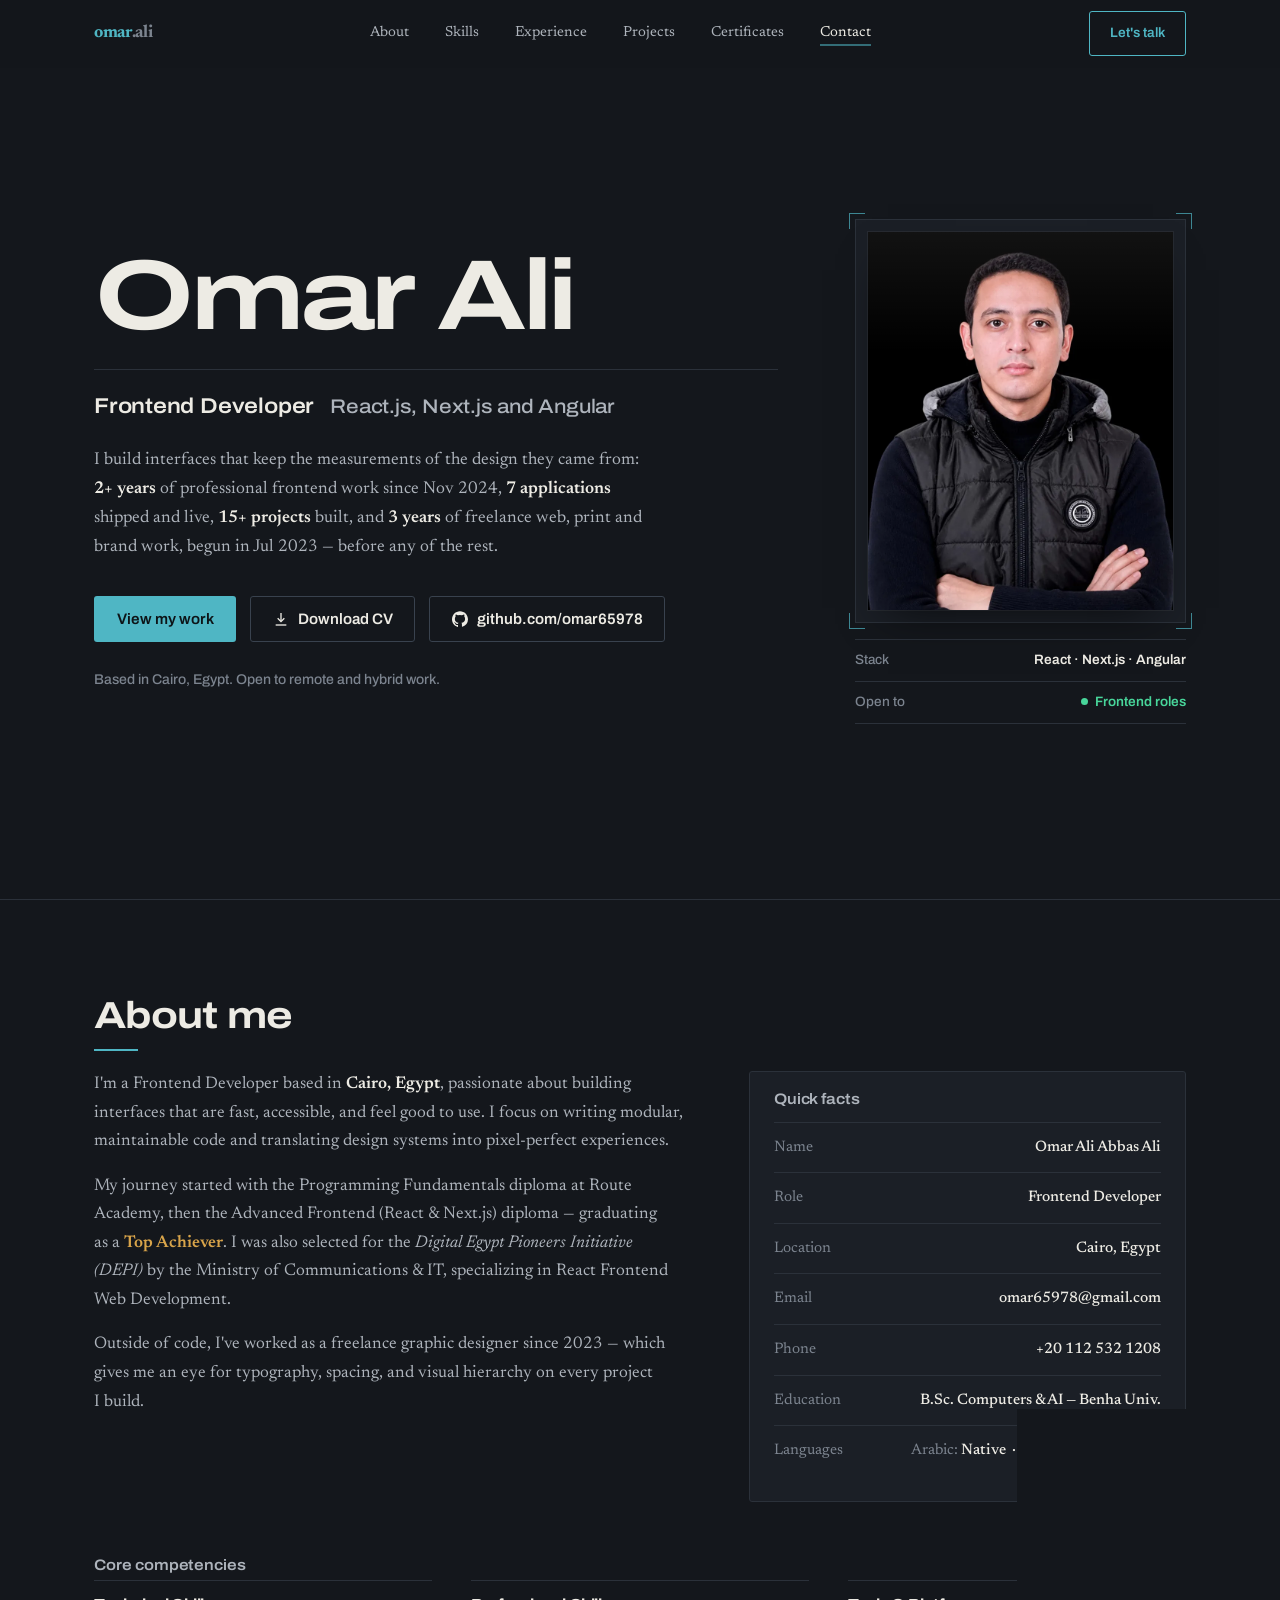
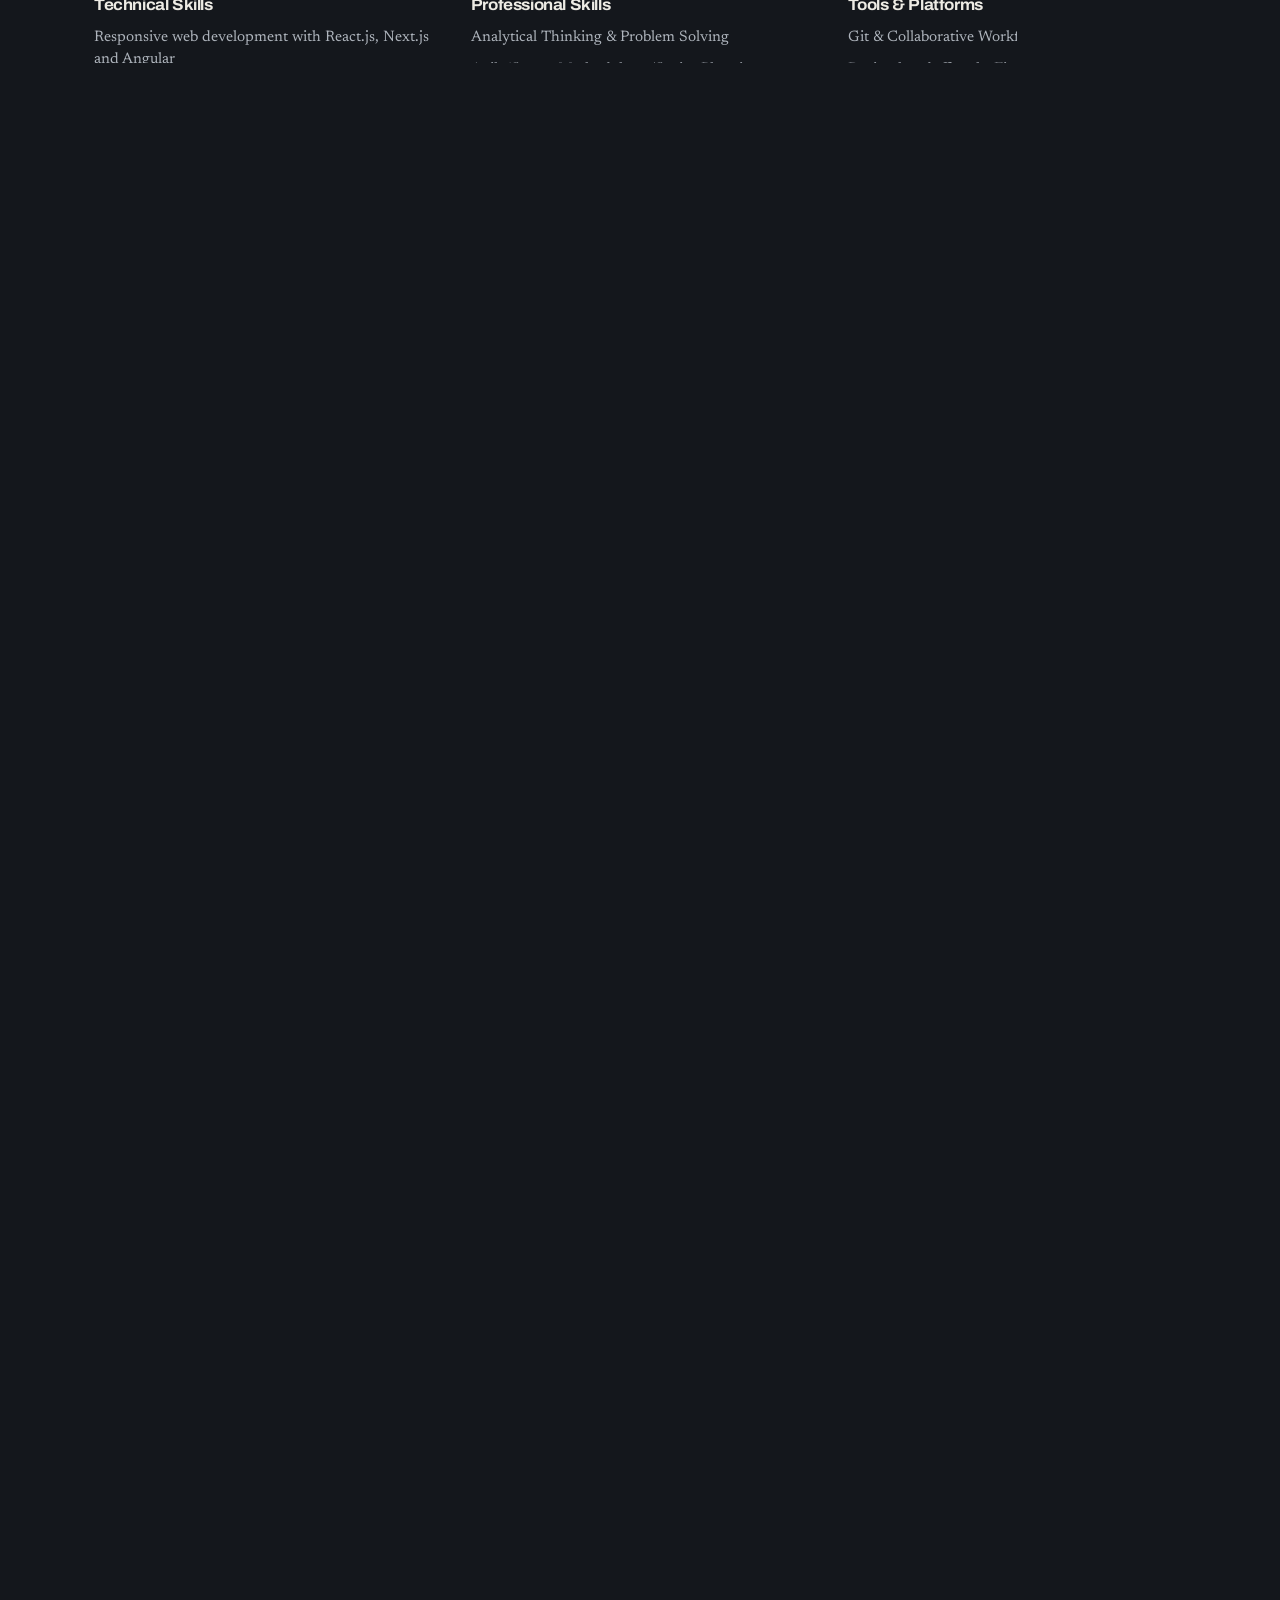
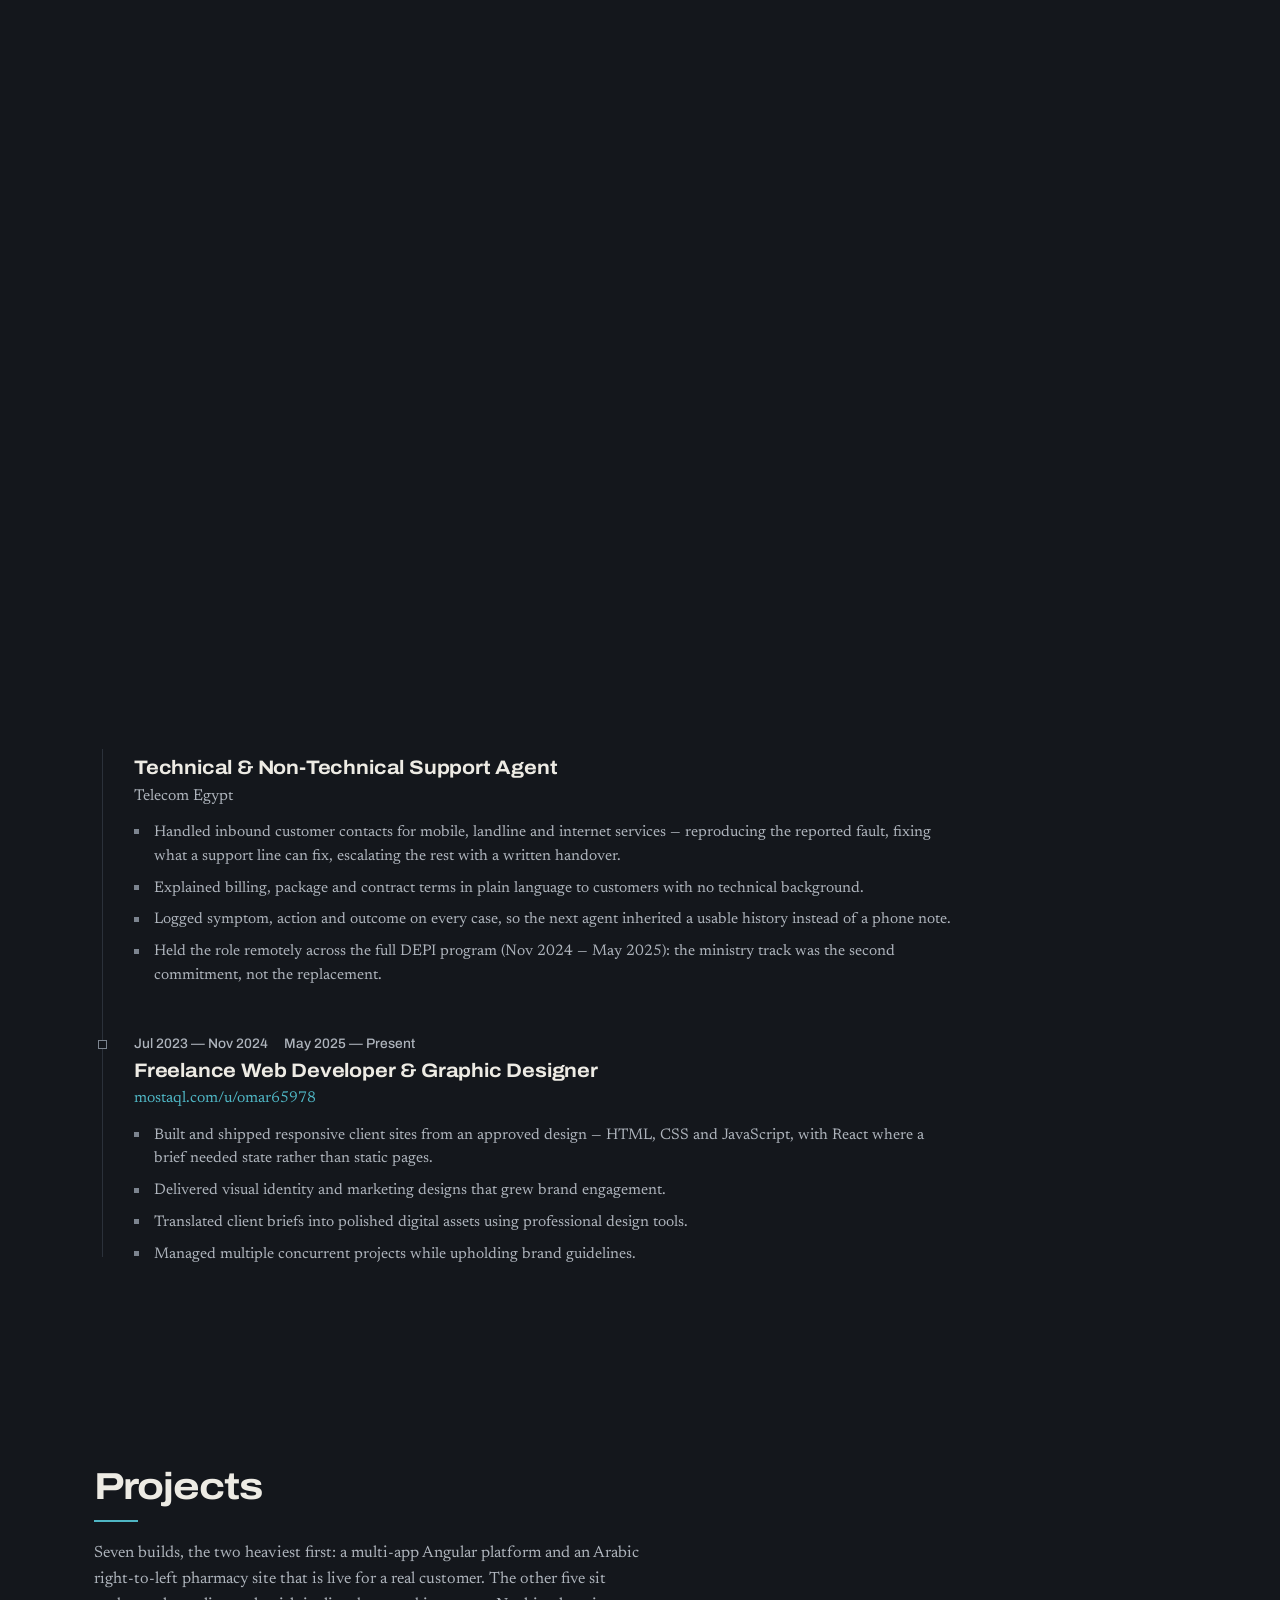
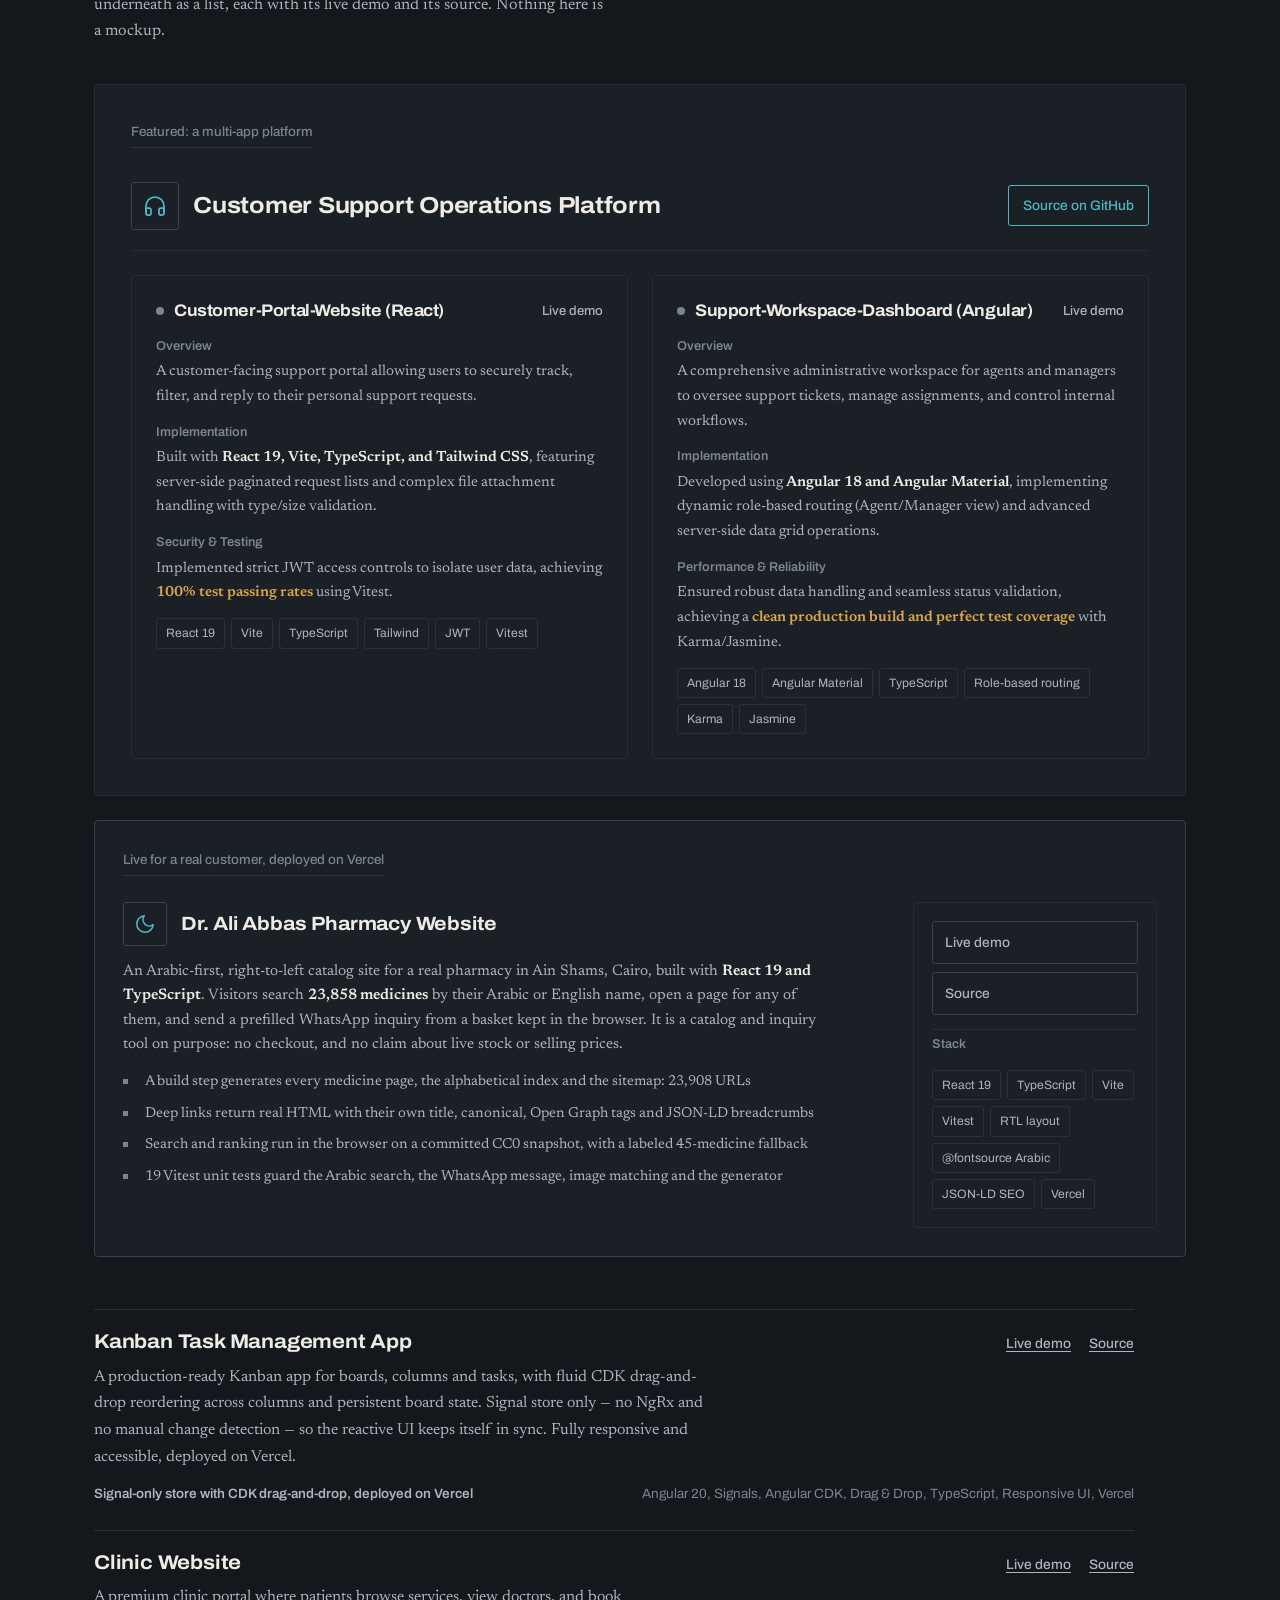
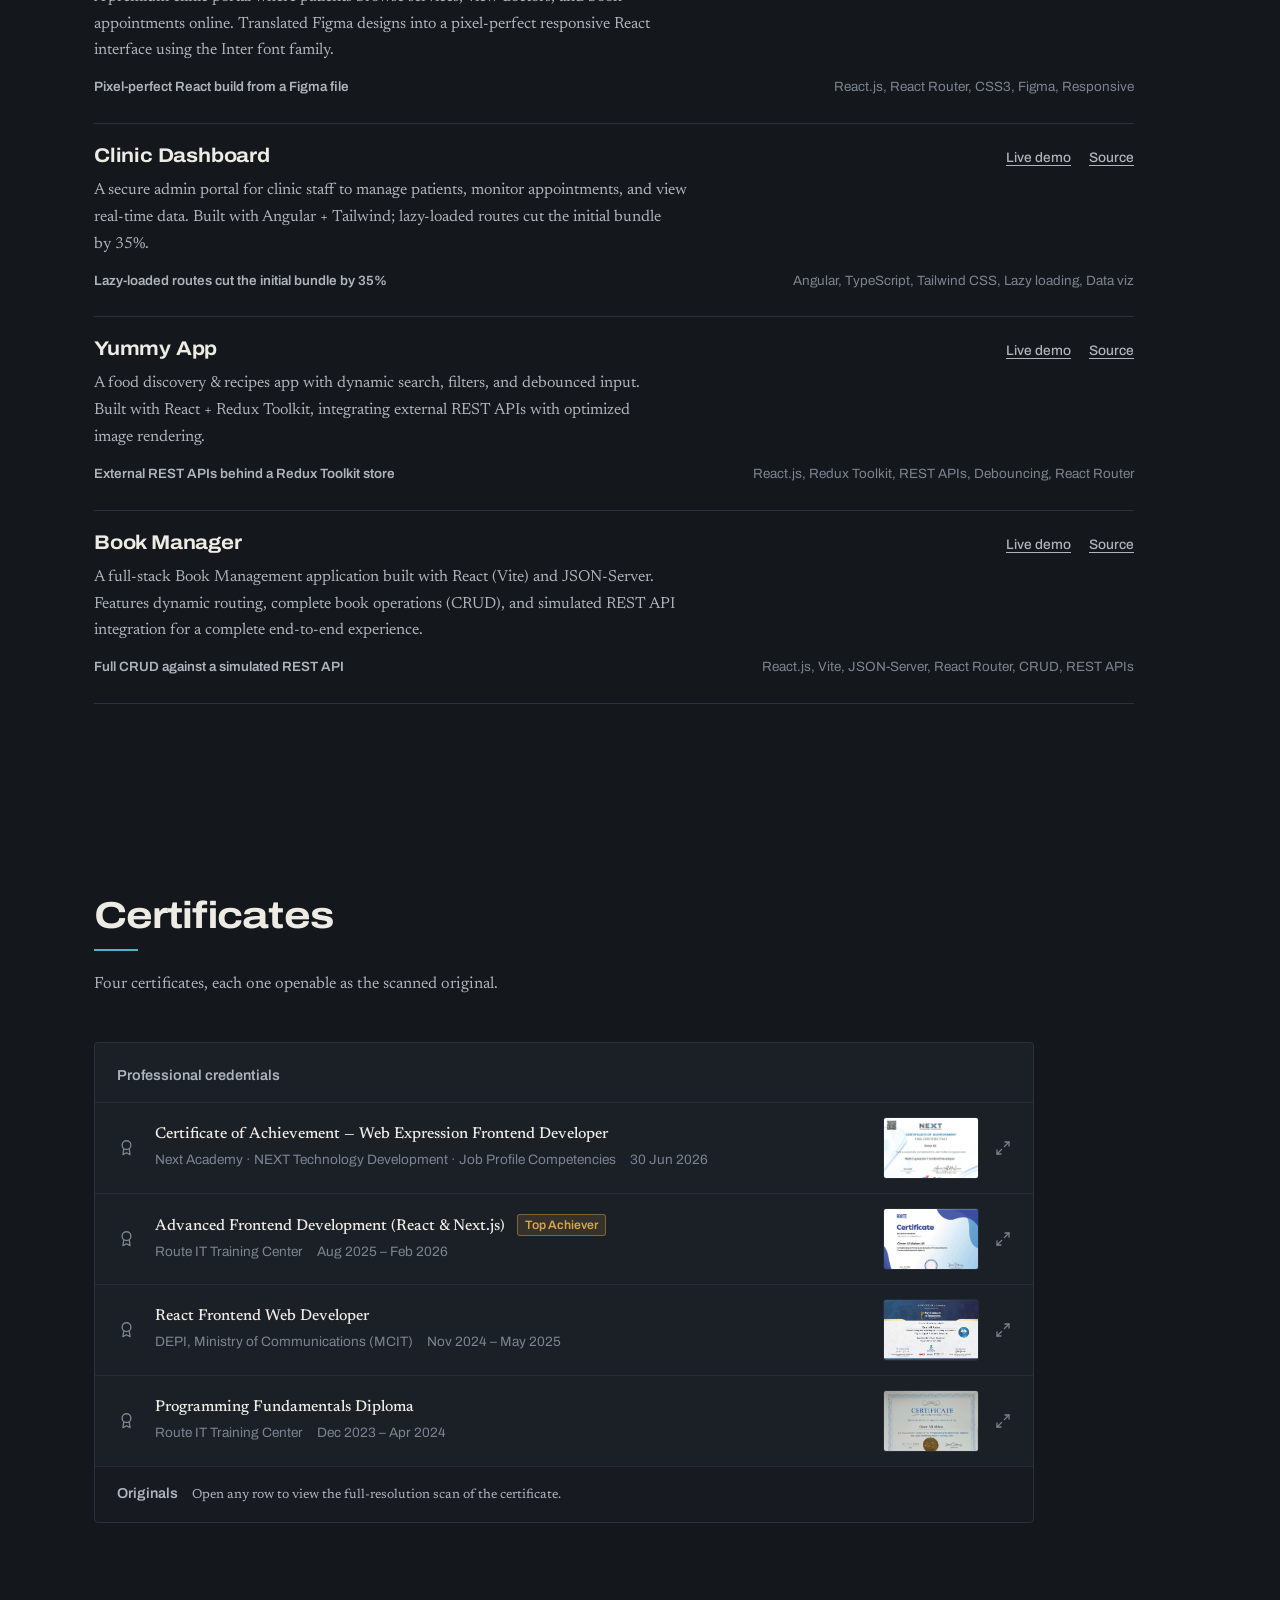
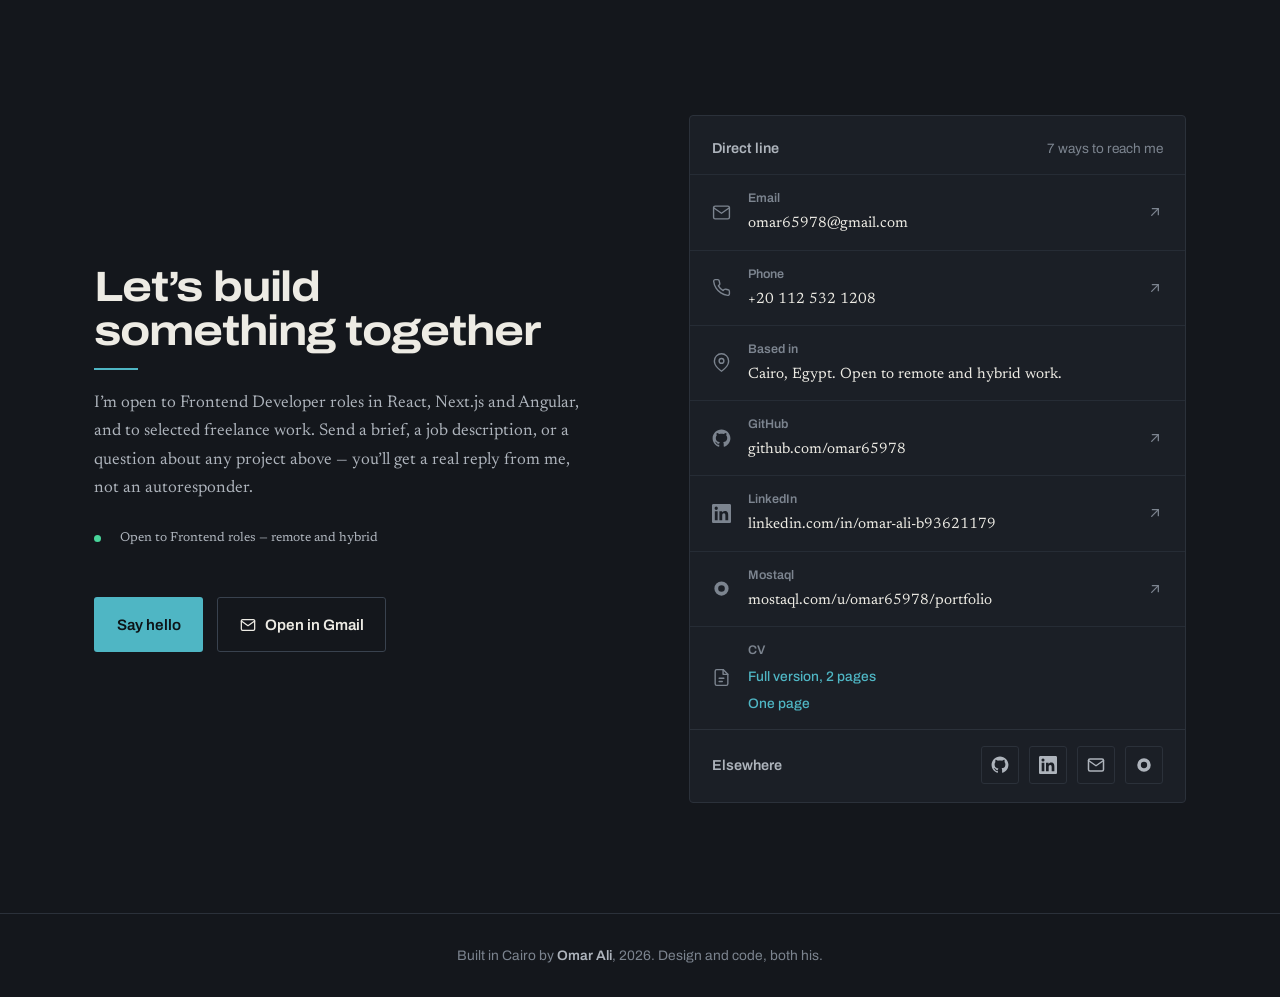
==== commit 30f71be6: "Update portfolio: WebP images, portrait frame, and 1200x630 OG card" ====
--- a/index.html
+++ b/index.html
@@ -9,11 +9,28 @@
 
   <title>Omar Ali | Frontend Developer</title>
 
-  <!-- Open Graph -->
+  <!-- Share previews. These four URLs are absolute on purpose: Facebook, LinkedIn,
+       WhatsApp and X fetch the card from their own servers and do not resolve
+       relative paths against our document, so "assets/..." silently produced no
+       image. Everything else in this file stays relative so the site still runs
+       from a folder on disk. -->
+  <link rel="canonical" href="https://omar65978.github.io/portfolio/" />
+  <meta property="og:type" content="website" />
+  <meta property="og:site_name" content="Omar Ali" />
+  <meta property="og:url" content="https://omar65978.github.io/portfolio/" />
   <meta property="og:title" content="Omar Ali | Frontend Developer" />
   <meta property="og:description" content="Building responsive, accessible, high-performance web apps with React.js, Next.js & Angular." />
-  <meta property="og:image" content="assets/images/profile.jpg" />
-  <meta property="og:type" content="website" />
+  <meta property="og:image" content="https://omar65978.github.io/portfolio/assets/images/profile-og-1200x630.jpg" />
+  <meta property="og:image:type" content="image/jpeg" />
+  <meta property="og:image:width" content="1200" />
+  <meta property="og:image:height" content="630" />
+  <meta property="og:image:alt" content="Portrait of Omar Ali, frontend developer" />
+  <meta property="og:locale" content="en_US" />
+  <meta name="twitter:card" content="summary_large_image" />
+  <meta name="twitter:title" content="Omar Ali | Frontend Developer" />
+  <meta name="twitter:description" content="Building responsive, accessible, high-performance web apps with React.js, Next.js & Angular." />
+  <meta name="twitter:image" content="https://omar65978.github.io/portfolio/assets/images/profile-og-1200x630.jpg" />
+  <meta name="twitter:image:alt" content="Portrait of Omar Ali, frontend developer" />
 
   <!-- Fonts -->
   <link rel="preconnect" href="https://fonts.googleapis.com" />
@@ -68,7 +85,7 @@
             </p>
 
             <div class="hero-actions" data-seq style="--i:3">
-              <a href="#projects" class="btn btn--primary">See the projects</a>
+              <a href="#projects" class="btn btn--primary">View my work</a>
               <a href="assets/Omar_Ali_Frontend_Developer_CV.pdf" class="btn btn--ghost" data-download download>
                 <svg viewBox="0 0 24 24" fill="none" stroke="currentColor" stroke-width="2" aria-hidden="true" focusable="false"><path d="M12 3v12"/><path d="M7 11l5 5 5-5"/><path d="M4 21h16"/></svg>
                 Download CV
@@ -84,15 +101,15 @@
 
           <figure class="proof" data-seq style="--i:2">
             <div class="proof-sheet">
-              <img src="assets/images/profile.jpg" alt="Omar Ali" width="964" height="1280" />
+              <img src="assets/images/profile.webp" alt="Omar Ali" width="800" height="1062" />
               <span class="crop crop--tl" aria-hidden="true"></span>
               <span class="crop crop--tr" aria-hidden="true"></span>
               <span class="crop crop--bl" aria-hidden="true"></span>
               <span class="crop crop--br" aria-hidden="true"></span>
             </div>
             <dl class="proof-cap">
-                      <div><dt>Portrait</dt><dd>964 &#215; 1280 px</dd></div>
-              <div><dt>Status</dt><dd><span class="pulse" aria-hidden="true"></span><span class="open">Available for work</span></dd></div>
+              <div><dt>Stack</dt><dd>React &middot; Next.js &middot; Angular</dd></div>
+              <div><dt>Open to</dt><dd><span class="pulse" aria-hidden="true"></span><span class="open">Frontend roles</span></dd></div>
             </dl>
           </figure>
         </div>
@@ -551,46 +568,46 @@
 
           <ul class="cred-list">
               <li>
-                <button type="button" class="cred-row" data-cert="assets/images/cert-next-webexpression.jpg" data-caption="Certificate of Achievement — this certifies that Omar Ali has successfully completed the Job Profile Competencies: Web Expression Frontend Developer — Next Academy · NEXT Technology Development, 30 Jun 2026 — Serial W.T-01WFD-836592">
+                <button type="button" class="cred-row" data-cert="assets/images/cert-next-webexpression.webp" data-caption="Certificate of Achievement — this certifies that Omar Ali has successfully completed the Job Profile Competencies: Web Expression Frontend Developer — Next Academy · NEXT Technology Development, 30 Jun 2026 — Serial W.T-01WFD-836592">
                   <span class="cred-ic"><svg width="19" height="19" viewBox="0 0 24 24" fill="none" stroke="currentColor" stroke-width="1.7" stroke-linecap="round" stroke-linejoin="round" aria-hidden="true"><circle cx="12" cy="9" r="5.5"/><path d="M8.6 13.6 7.5 21l4.5-2.4L16.5 21l-1.1-7.4"/></svg></span>
                   <span class="cred-txt">
                     <span class="cred-title">Certificate of Achievement — Web Expression Frontend Developer</span>
                     <span class="cred-meta"><span>Next Academy · NEXT Technology Development · Job Profile Competencies</span><span>30 Jun 2026</span></span>
                   </span>
-                  <span class="cred-thumb" aria-hidden="true"><img src="assets/images/cert-next-webexpression.jpg" alt="" loading="lazy" /></span>
+                  <span class="cred-thumb" aria-hidden="true"><img src="assets/images/cert-next-webexpression.webp" alt="" loading="lazy" /></span>
                   <span class="cred-go"><svg width="16" height="16" viewBox="0 0 24 24" fill="none" stroke="currentColor" stroke-width="1.9" stroke-linecap="round" stroke-linejoin="round" aria-hidden="true"><path d="M15 3h6v6"/><path d="M9 21H3v-6"/><path d="M21 3l-7 7"/><path d="M3 21l7-7"/></svg></span>
                 </button>
               </li>
               <li>
-                <button type="button" class="cred-row" data-cert="assets/images/cert-route-frontend.jpg" data-caption="Advanced Frontend Development (React & Next.js) — Route IT Training Center, Aug 2025 – Feb 2026 — Top Achiever">
+                <button type="button" class="cred-row" data-cert="assets/images/cert-route-frontend.webp" data-caption="Advanced Frontend Development (React & Next.js) — Route IT Training Center, Aug 2025 – Feb 2026 — Top Achiever">
                   <span class="cred-ic"><svg width="19" height="19" viewBox="0 0 24 24" fill="none" stroke="currentColor" stroke-width="1.7" stroke-linecap="round" stroke-linejoin="round" aria-hidden="true"><circle cx="12" cy="9" r="5.5"/><path d="M8.6 13.6 7.5 21l4.5-2.4L16.5 21l-1.1-7.4"/></svg></span>
                   <span class="cred-txt">
                     <span class="cred-title">Advanced Frontend Development (React &amp; Next.js) <span class="chip-award">Top Achiever</span></span>
                     <span class="cred-meta"><span>Route IT Training Center</span><span>Aug 2025 – Feb 2026</span></span>
                   </span>
-                  <span class="cred-thumb" aria-hidden="true"><img src="assets/images/cert-route-frontend.jpg" alt="" loading="lazy" /></span>
+                  <span class="cred-thumb" aria-hidden="true"><img src="assets/images/cert-route-frontend.webp" alt="" loading="lazy" /></span>
                   <span class="cred-go"><svg width="16" height="16" viewBox="0 0 24 24" fill="none" stroke="currentColor" stroke-width="1.9" stroke-linecap="round" stroke-linejoin="round" aria-hidden="true"><path d="M15 3h6v6"/><path d="M9 21H3v-6"/><path d="M21 3l-7 7"/><path d="M3 21l7-7"/></svg></span>
                 </button>
               </li>
               <li>
-                <button type="button" class="cred-row" data-cert="assets/images/cert-depi-react.jpg" data-caption="React Frontend Web Developer — DEPI · Ministry of Communications (MCIT), Nov 2024 – May 2025">
+                <button type="button" class="cred-row" data-cert="assets/images/cert-depi-react.webp" data-caption="React Frontend Web Developer — DEPI · Ministry of Communications (MCIT), Nov 2024 – May 2025">
                   <span class="cred-ic"><svg width="19" height="19" viewBox="0 0 24 24" fill="none" stroke="currentColor" stroke-width="1.7" stroke-linecap="round" stroke-linejoin="round" aria-hidden="true"><circle cx="12" cy="9" r="5.5"/><path d="M8.6 13.6 7.5 21l4.5-2.4L16.5 21l-1.1-7.4"/></svg></span>
                   <span class="cred-txt">
                     <span class="cred-title">React Frontend Web Developer</span>
                     <span class="cred-meta"><span>DEPI, Ministry of Communications (MCIT)</span><span>Nov 2024 – May 2025</span></span>
                   </span>
-                  <span class="cred-thumb" aria-hidden="true"><img src="assets/images/cert-depi-react.jpg" alt="" loading="lazy" /></span>
+                  <span class="cred-thumb" aria-hidden="true"><img src="assets/images/cert-depi-react.webp" alt="" loading="lazy" /></span>
                   <span class="cred-go"><svg width="16" height="16" viewBox="0 0 24 24" fill="none" stroke="currentColor" stroke-width="1.9" stroke-linecap="round" stroke-linejoin="round" aria-hidden="true"><path d="M15 3h6v6"/><path d="M9 21H3v-6"/><path d="M21 3l-7 7"/><path d="M3 21l7-7"/></svg></span>
                 </button>
               </li>
               <li>
-                <button type="button" class="cred-row" data-cert="assets/images/cert-route-fundamentals.jpg" data-caption="Programming Fundamentals Diploma — Route IT Training Center, Dec 2023 – Apr 2024">
+                <button type="button" class="cred-row" data-cert="assets/images/cert-route-fundamentals.webp" data-caption="Programming Fundamentals Diploma — Route IT Training Center, Dec 2023 – Apr 2024">
                   <span class="cred-ic"><svg width="19" height="19" viewBox="0 0 24 24" fill="none" stroke="currentColor" stroke-width="1.7" stroke-linecap="round" stroke-linejoin="round" aria-hidden="true"><circle cx="12" cy="9" r="5.5"/><path d="M8.6 13.6 7.5 21l4.5-2.4L16.5 21l-1.1-7.4"/></svg></span>
                   <span class="cred-txt">
                     <span class="cred-title">Programming Fundamentals Diploma</span>
                     <span class="cred-meta"><span>Route IT Training Center</span><span>Dec 2023 – Apr 2024</span></span>
                   </span>
-                  <span class="cred-thumb" aria-hidden="true"><img src="assets/images/cert-route-fundamentals.jpg" alt="" loading="lazy" /></span>
+                  <span class="cred-thumb" aria-hidden="true"><img src="assets/images/cert-route-fundamentals.webp" alt="" loading="lazy" /></span>
                   <span class="cred-go"><svg width="16" height="16" viewBox="0 0 24 24" fill="none" stroke="currentColor" stroke-width="1.9" stroke-linecap="round" stroke-linejoin="round" aria-hidden="true"><path d="M15 3h6v6"/><path d="M9 21H3v-6"/><path d="M21 3l-7 7"/><path d="M3 21l7-7"/></svg></span>
                 </button>
               </li>
@@ -619,7 +636,7 @@
               get a real reply from me, not an autoresponder.
             </p>
             <p class="contact-availability">
-              <span class="pulse" aria-hidden="true"></span> Available for work in Cairo, Egypt
+              <span class="pulse" aria-hidden="true"></span> Open to Frontend roles &mdash; remote and hybrid
             </p>
             <div class="contact-cta">
               <a href="mailto:omar65978@gmail.com?subject=Hello%20Omar" class="btn btn--primary" data-copy="omar65978@gmail.com">
--- a/css/style.css
+++ b/css/style.css
@@ -27,6 +27,7 @@
   --accent-3:      #d8a44a;   /* spot gold: only for earned things           */
   --proof:         var(--accent);
   --mark:          var(--accent-3);
+  --ok:            #48d59a;   /* availability green: open to work, nothing earned */
   --rule:          #2b313a;
   --on-mark:       #1a1408;
 
@@ -390,6 +391,27 @@
   height: clamp(340px, 42vh, 440px);
   object-fit: cover;
   object-position: top center;
+  /* A thin light edge, like a printed photo border: the portrait is dark on dark,
+     so the white ring separates the shoulders from the sheet behind. Neutral
+     white on purpose -- the accent means "live" and the gold means "earned",
+     and the face is neither. Static, so reduced-motion users get the same frame. */
+  box-shadow:
+    inset 0 0 0 1px rgba(255, 255, 255, .14),
+    inset 0 1px 0 rgba(255, 255, 255, .20),
+    0 0 0 1px rgba(255, 255, 255, .05),
+    0 18px 44px -20px rgba(0, 0, 0, .75);
+}
+/* the same light falls on the top of the sheet, so the frame does not float */
+.proof-sheet::after {
+  content: "";
+  position: absolute;
+  inset: 12px 12px auto 12px;
+  height: 120px;
+  background: linear-gradient(180deg, rgba(255, 255, 255, .07), transparent);
+  pointer-events: none;
+}
+@media (prefers-contrast: more) {
+  .proof-sheet img { box-shadow: inset 0 0 0 2px #fff, 0 0 0 1px rgba(255, 255, 255, .4); }
 }
 .crop {
   position: absolute;
@@ -414,14 +436,14 @@
 }
 .proof-cap dt { color: var(--text-muted); font-weight: 500; }
 .proof-cap dd { margin: 0; color: var(--text); font-weight: 600; text-align: right; }
-.proof-cap dd .open { color: var(--mark); }
+.proof-cap dd .open { color: var(--ok); }
 /* The availability dot from the old hero badge, kept as information,
    without the infinite pulse that used to ring it. */
 .pulse {
   display: inline-block;
   width: 7px; height: 7px;
   border-radius: 50%;
-  background: var(--mark);
+  background: var(--ok);
   vertical-align: 1px;
   margin-right: 7px;
 }
@@ -1248,7 +1270,7 @@
   flex: none;
   margin-right: 9px;
   border-radius: 50%;
-  background: var(--mark);
+  background: var(--ok);
 }
 
 /* CTA row. An inline <svg> adds ~2px of descender space to a flex button, so the
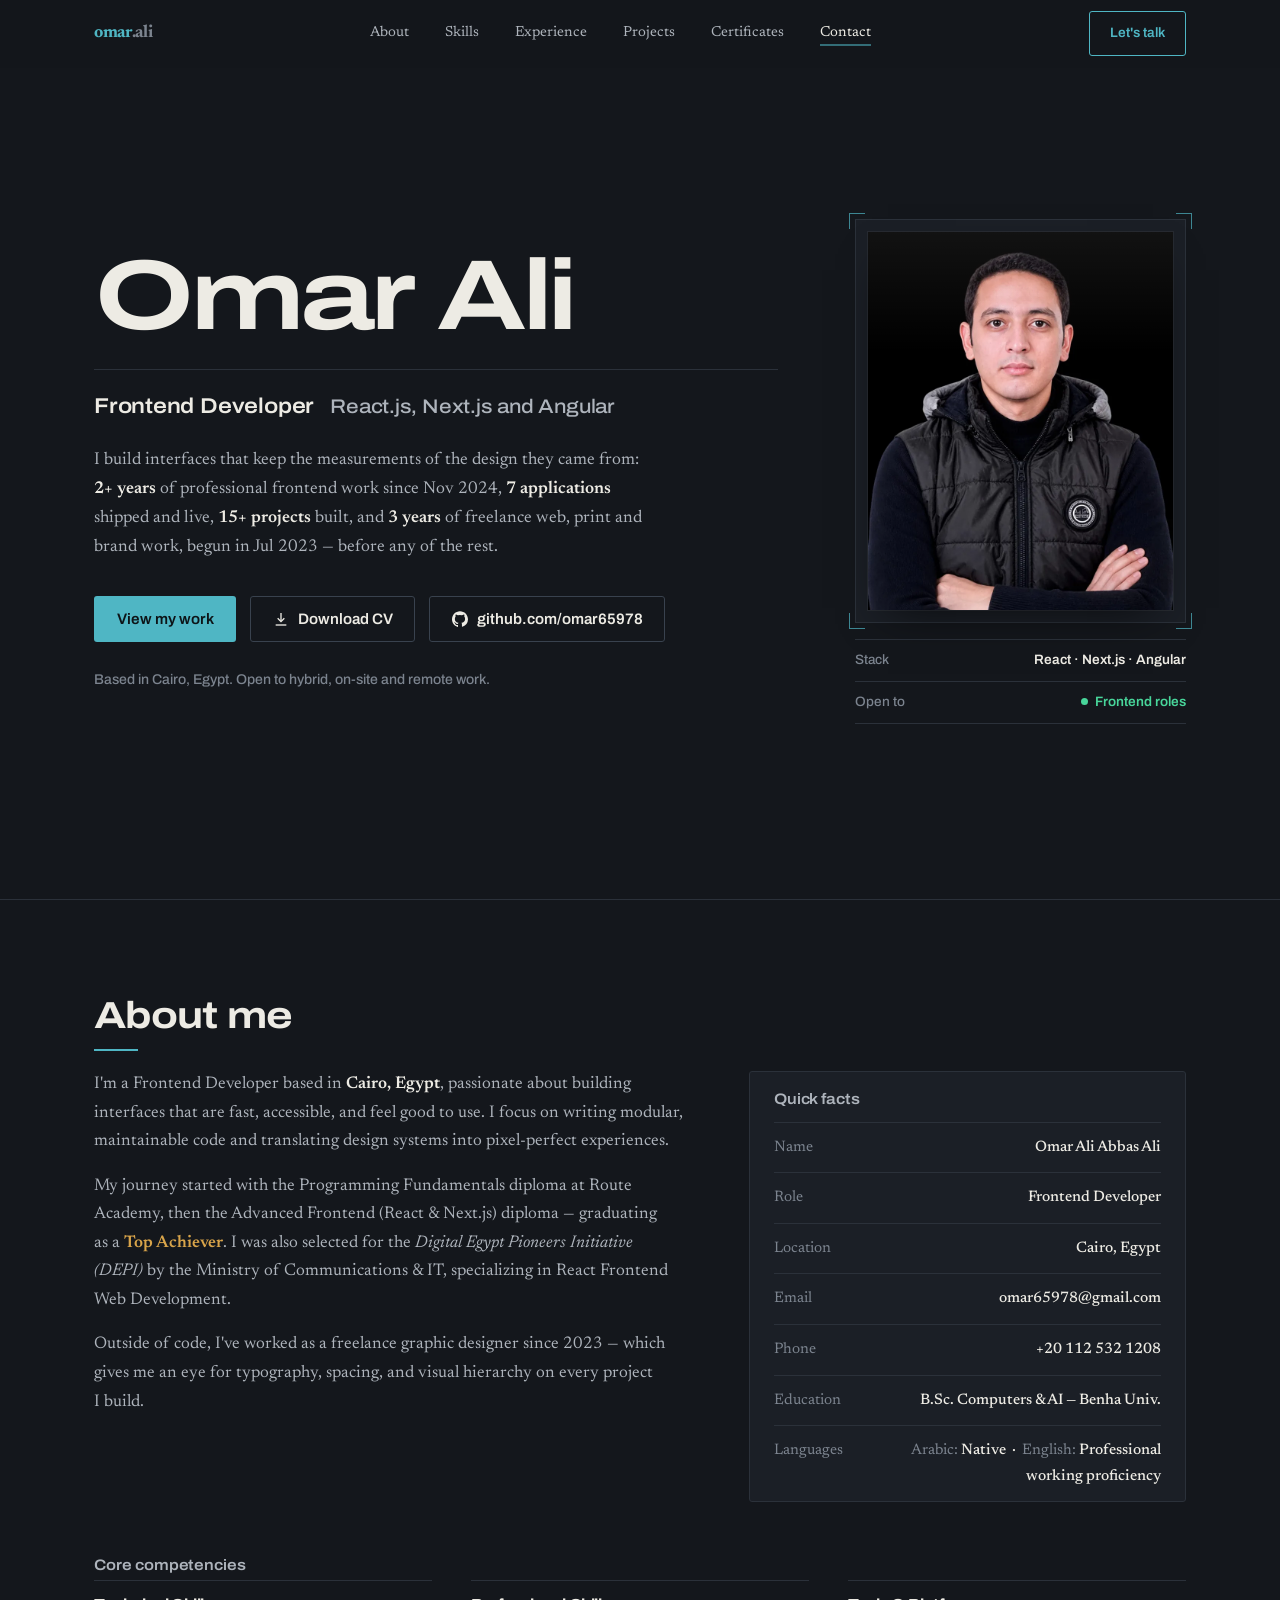
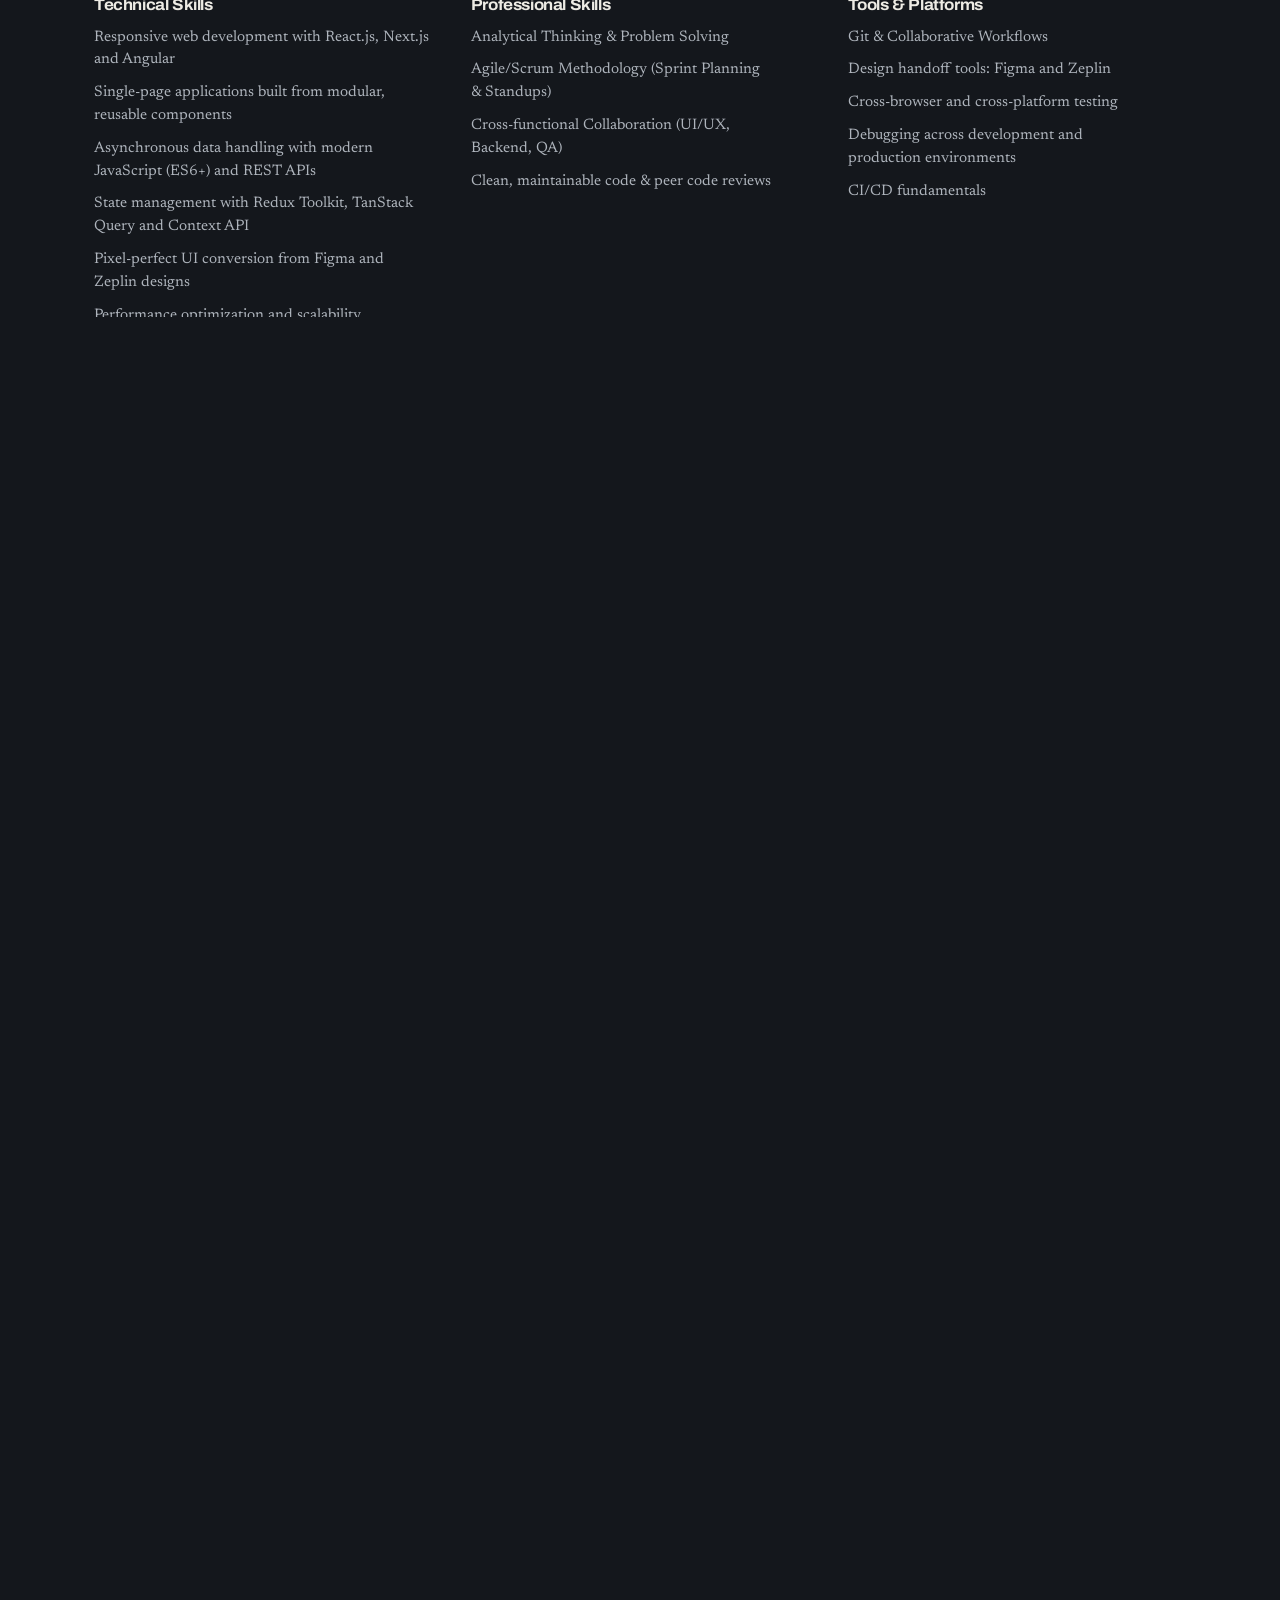
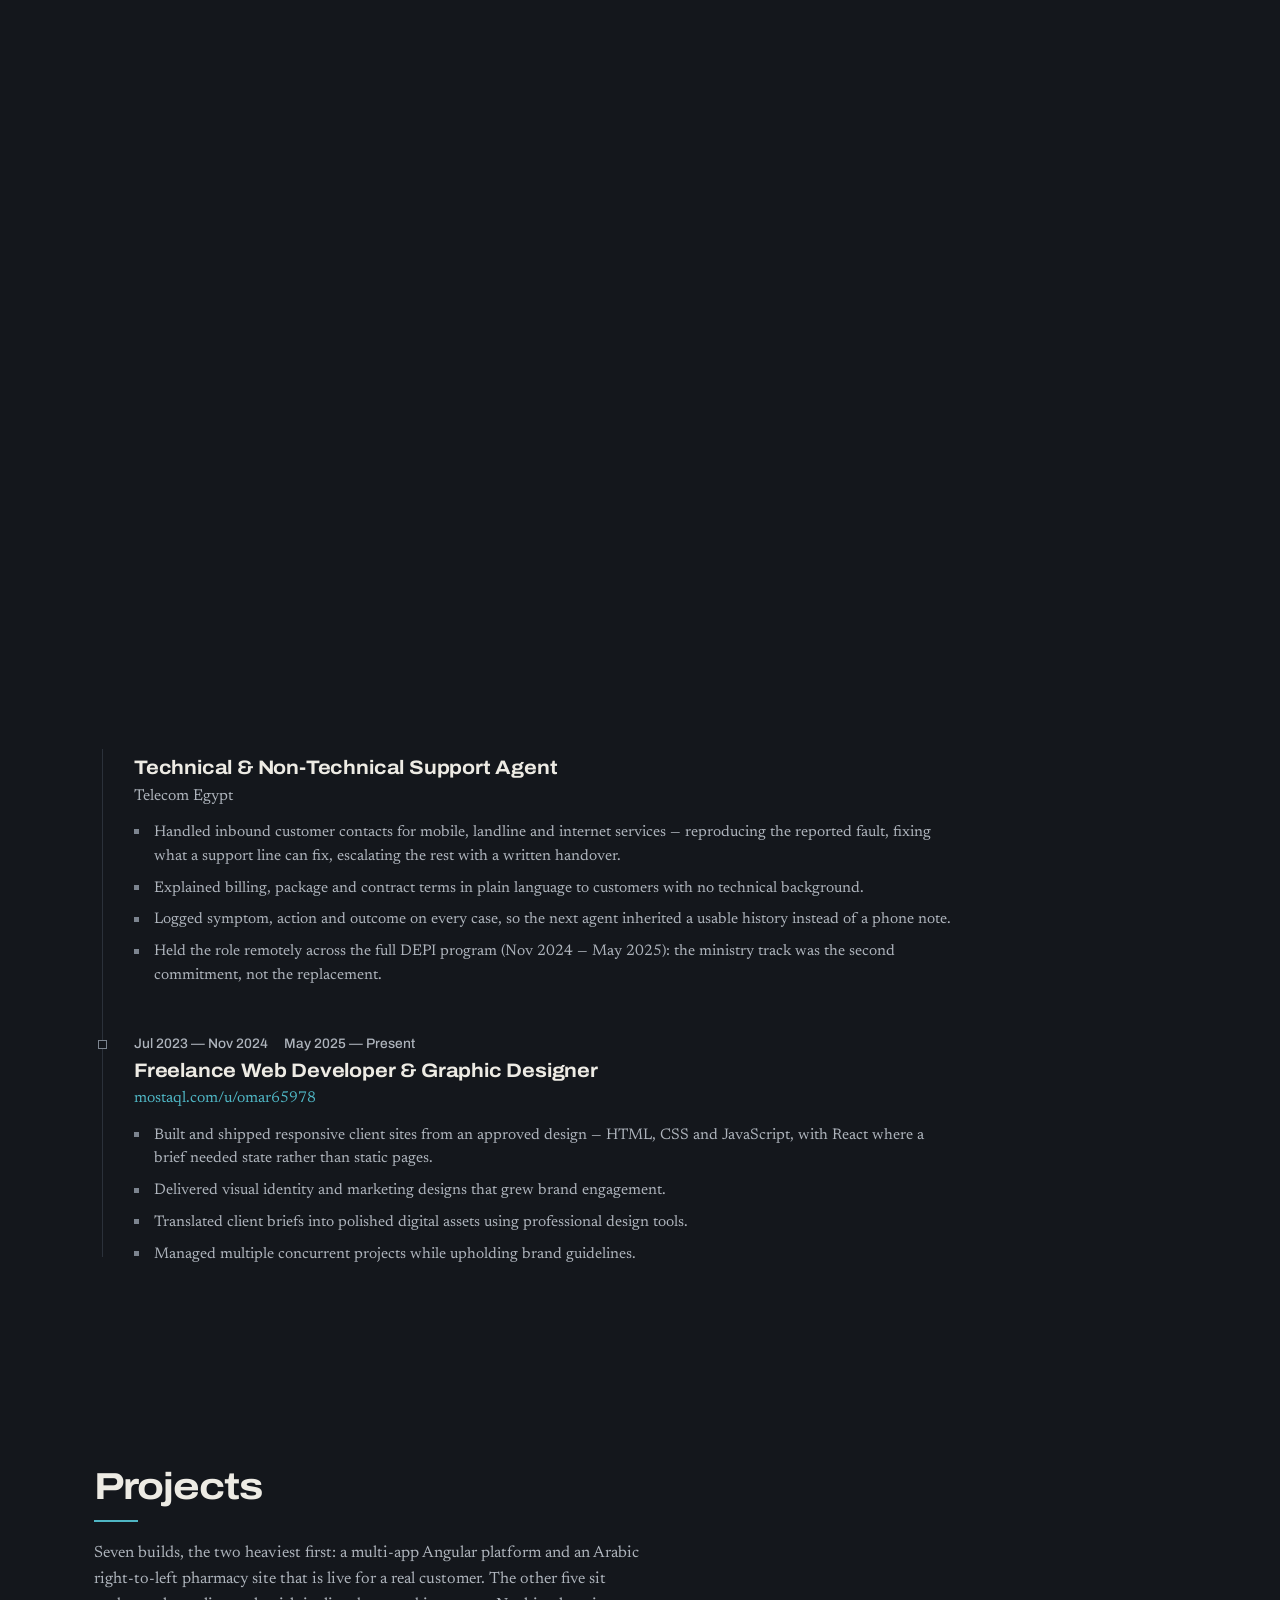
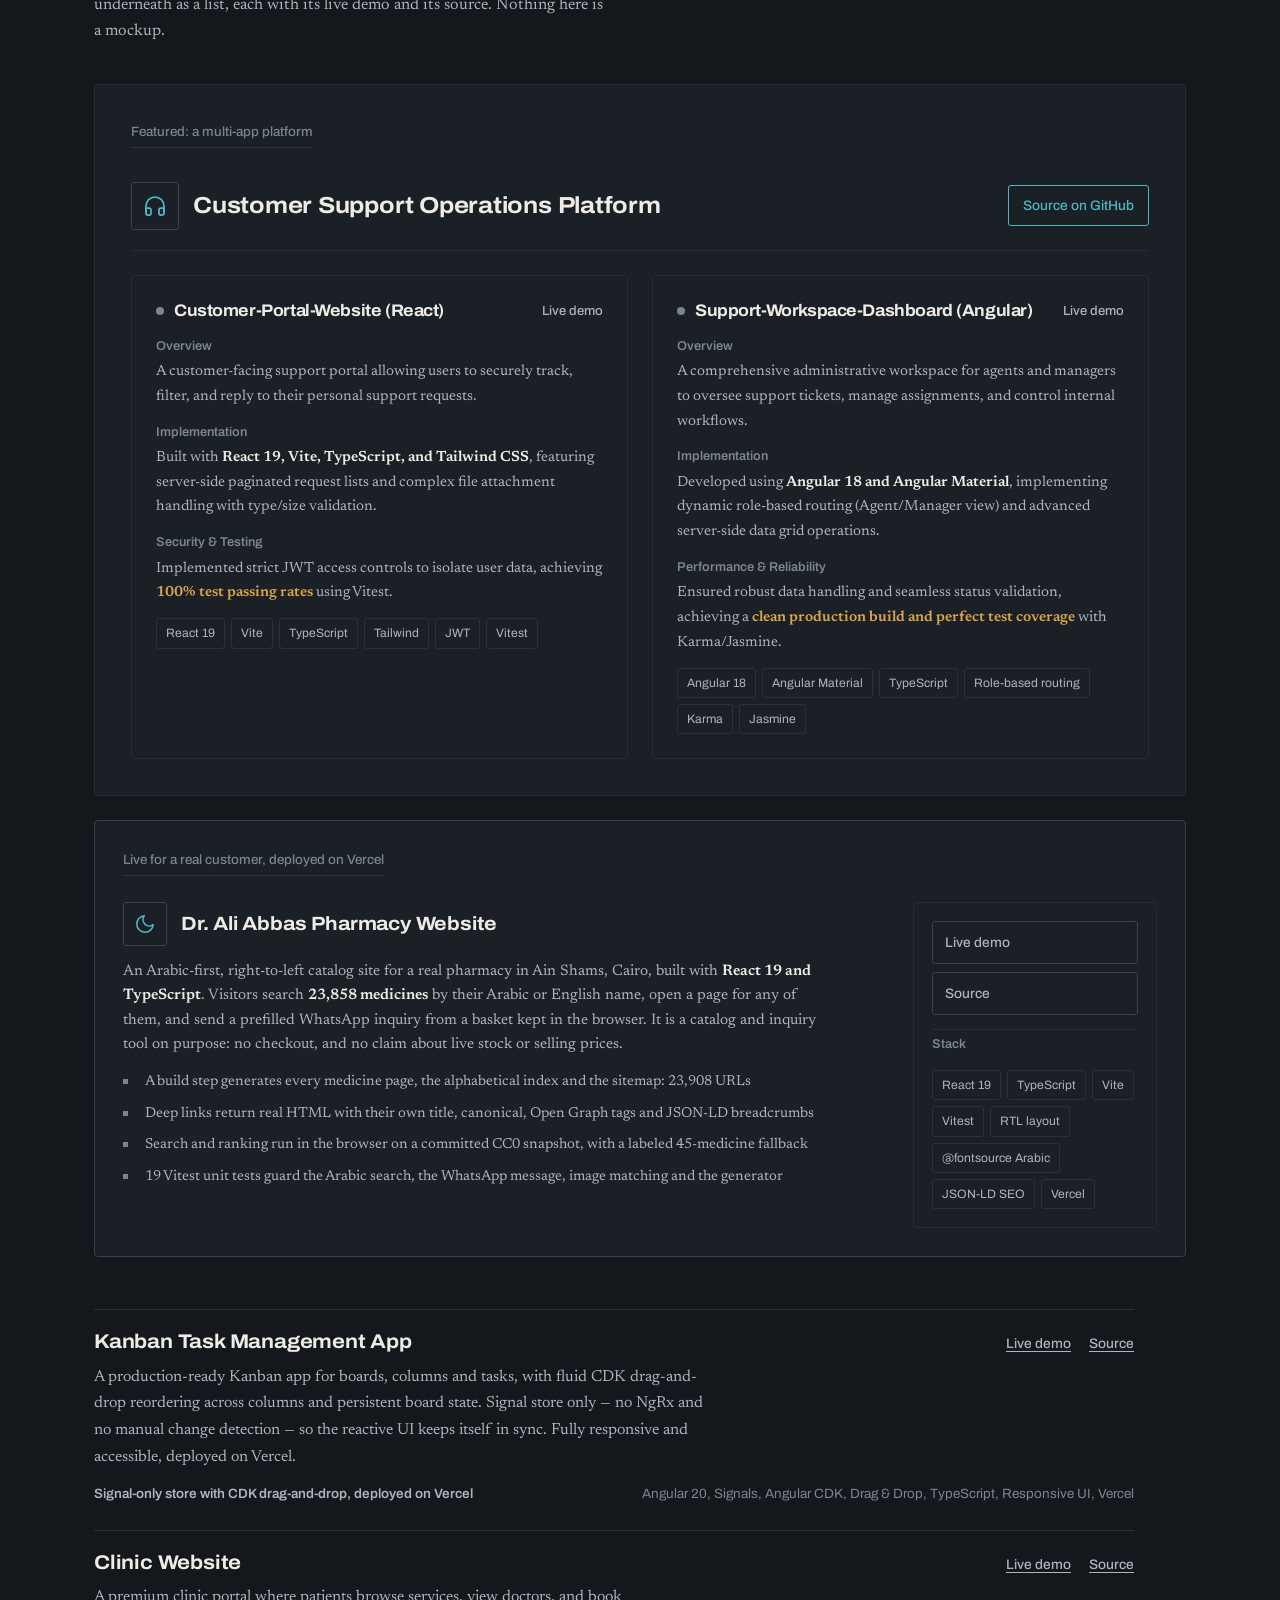
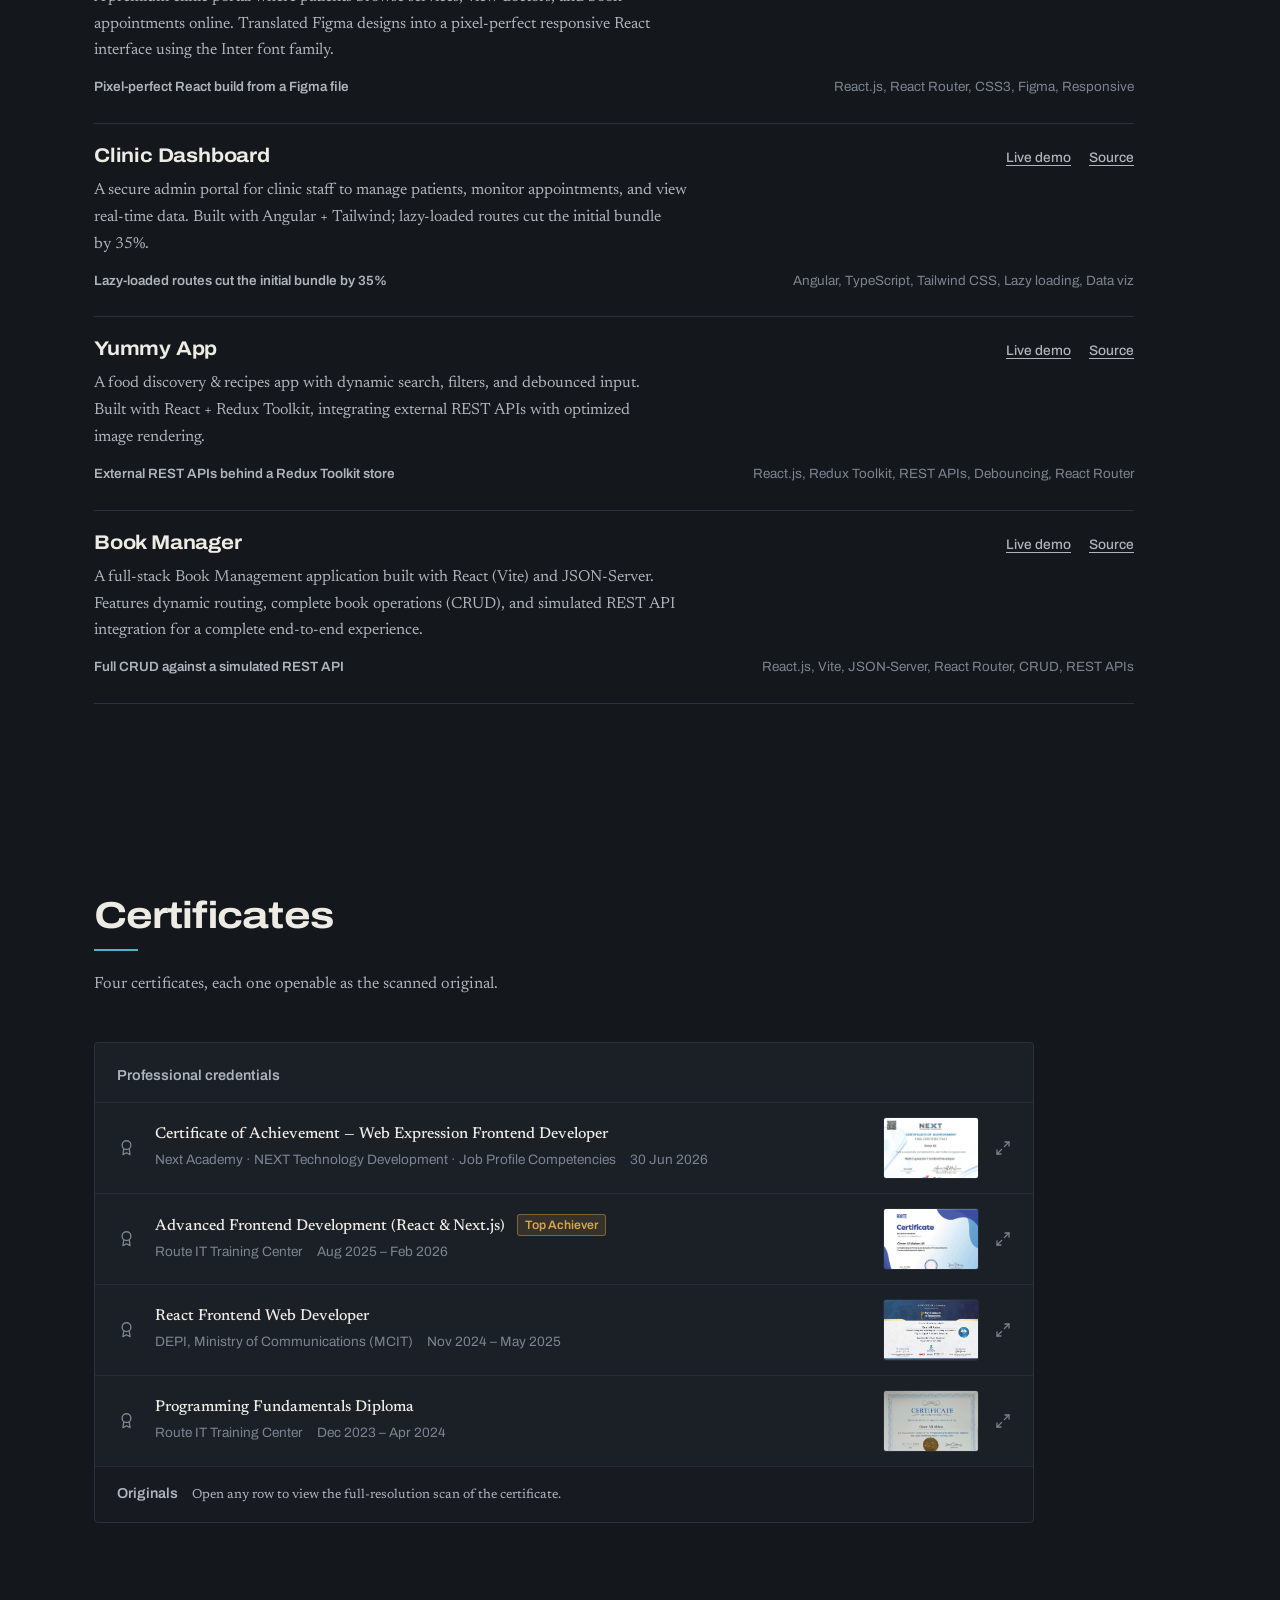
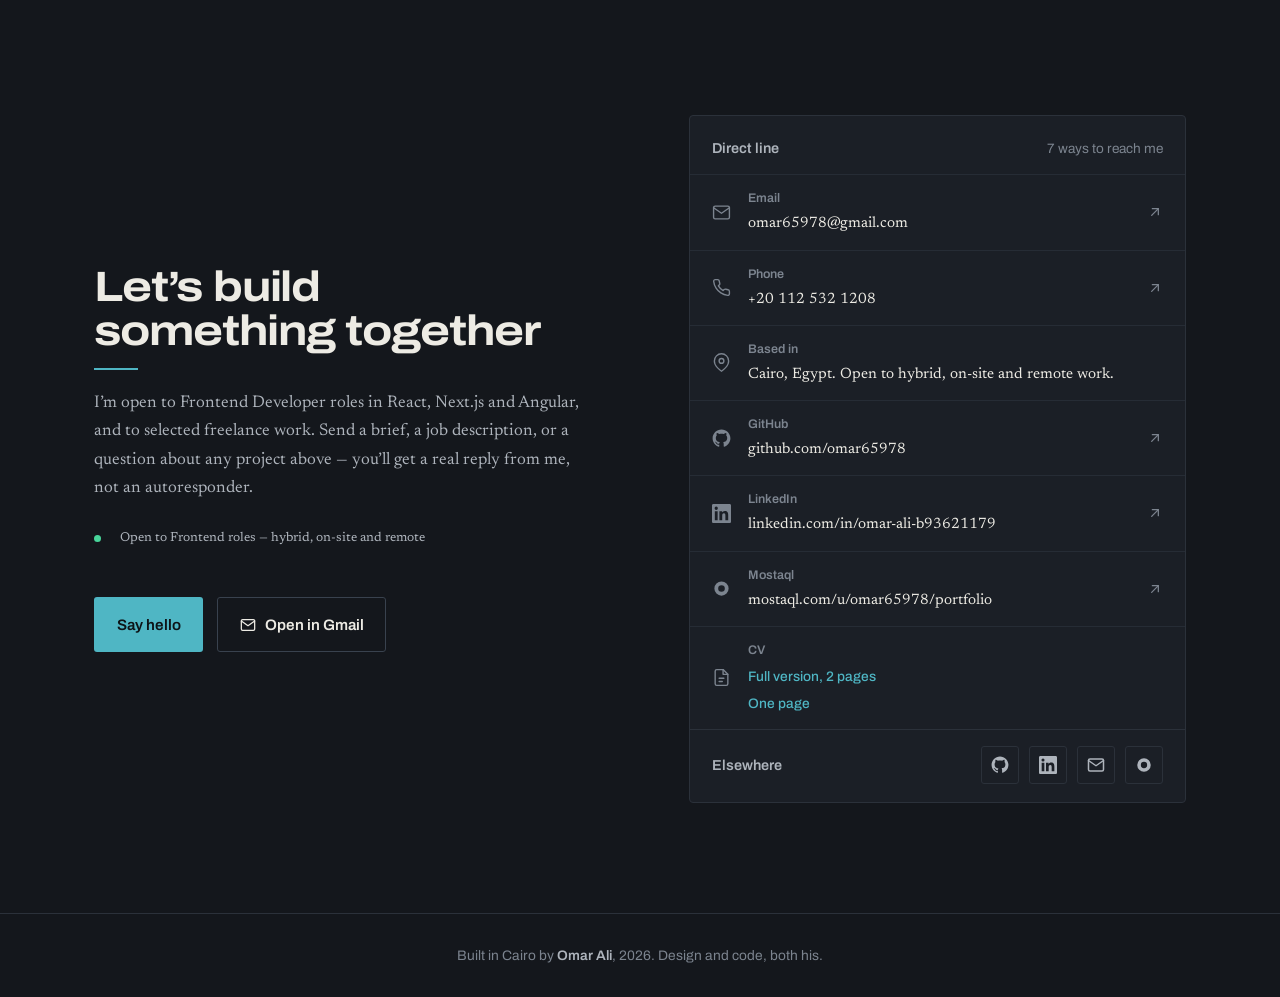
==== commit 87b39e0b: "Update OG card (30px sharp text) and add On-Site availability" ====
--- a/index.html
+++ b/index.html
@@ -20,7 +20,7 @@
   <meta property="og:url" content="https://omar65978.github.io/portfolio/" />
   <meta property="og:title" content="Omar Ali | Frontend Developer" />
   <meta property="og:description" content="Building responsive, accessible, high-performance web apps with React.js, Next.js & Angular." />
-  <meta property="og:image" content="https://omar65978.github.io/portfolio/assets/images/profile-og-1200x630.jpg" />
+  <meta property="og:image" content="https://omar65978.github.io/portfolio/assets/images/profile-og-card-1200x630.jpg" />
   <meta property="og:image:type" content="image/jpeg" />
   <meta property="og:image:width" content="1200" />
   <meta property="og:image:height" content="630" />
@@ -29,7 +29,7 @@
   <meta name="twitter:card" content="summary_large_image" />
   <meta name="twitter:title" content="Omar Ali | Frontend Developer" />
   <meta name="twitter:description" content="Building responsive, accessible, high-performance web apps with React.js, Next.js & Angular." />
-  <meta name="twitter:image" content="https://omar65978.github.io/portfolio/assets/images/profile-og-1200x630.jpg" />
+  <meta name="twitter:image" content="https://omar65978.github.io/portfolio/assets/images/profile-og-card-1200x630.jpg" />
   <meta name="twitter:image:alt" content="Portrait of Omar Ali, frontend developer" />
 
   <!-- Fonts -->
@@ -96,7 +96,7 @@
               </a>
             </div>
 
-            <p class="hero-where" data-seq style="--i:4">Based in Cairo, Egypt. Open to remote and hybrid work.</p>
+            <p class="hero-where" data-seq style="--i:4">Based in Cairo, Egypt. Open to hybrid, on-site and remote work.</p>
           </div>
 
           <figure class="proof" data-seq style="--i:2">
@@ -636,7 +636,7 @@
               get a real reply from me, not an autoresponder.
             </p>
             <p class="contact-availability">
-              <span class="pulse" aria-hidden="true"></span> Open to Frontend roles &mdash; remote and hybrid
+              <span class="pulse" aria-hidden="true"></span> Open to Frontend roles &mdash; hybrid, on-site and remote
             </p>
             <div class="contact-cta">
               <a href="mailto:omar65978@gmail.com?subject=Hello%20Omar" class="btn btn--primary" data-copy="omar65978@gmail.com">
@@ -667,7 +667,7 @@
               </a>
 <div class="contact-row contact-row--static">
                 <span class="row-ic"><svg width="19" height="19" viewBox="0 0 24 24" fill="none" stroke="currentColor" stroke-width="1.75" stroke-linecap="round" stroke-linejoin="round" aria-hidden="true"><path d="M21 10c0 7-9 13-9 13s-9-6-9-13a9 9 0 0 1 18 0z"/><circle cx="12" cy="10" r="3"/></svg></span>
-                <span class="row-txt"><span class="row-k">Based in</span><span class="row-v">Cairo, Egypt. Open to remote and hybrid work.</span></span>
+                <span class="row-txt"><span class="row-k">Based in</span><span class="row-v">Cairo, Egypt. Open to hybrid, on-site and remote work.</span></span>
                 
               </div>
 <a class="contact-row" href="https://github.com/omar65978" target="_blank" rel="noopener">
--- a/css/style.css
+++ b/css/style.css
@@ -1336,7 +1336,7 @@
   margin-top: 2px;
   font-size: .94rem;
   color: var(--text);
-  /* break-all turned "Remote / Hybrid" into "Hybri-d"; only a value that cannot
+  /* break-all turned "Hybrid / On-Site / Remote" into "Hybri-d"; only a value that cannot
      fit at all (the LinkedIn handle) should ever break mid-word */
   word-break: normal;
   overflow-wrap: anywhere;
